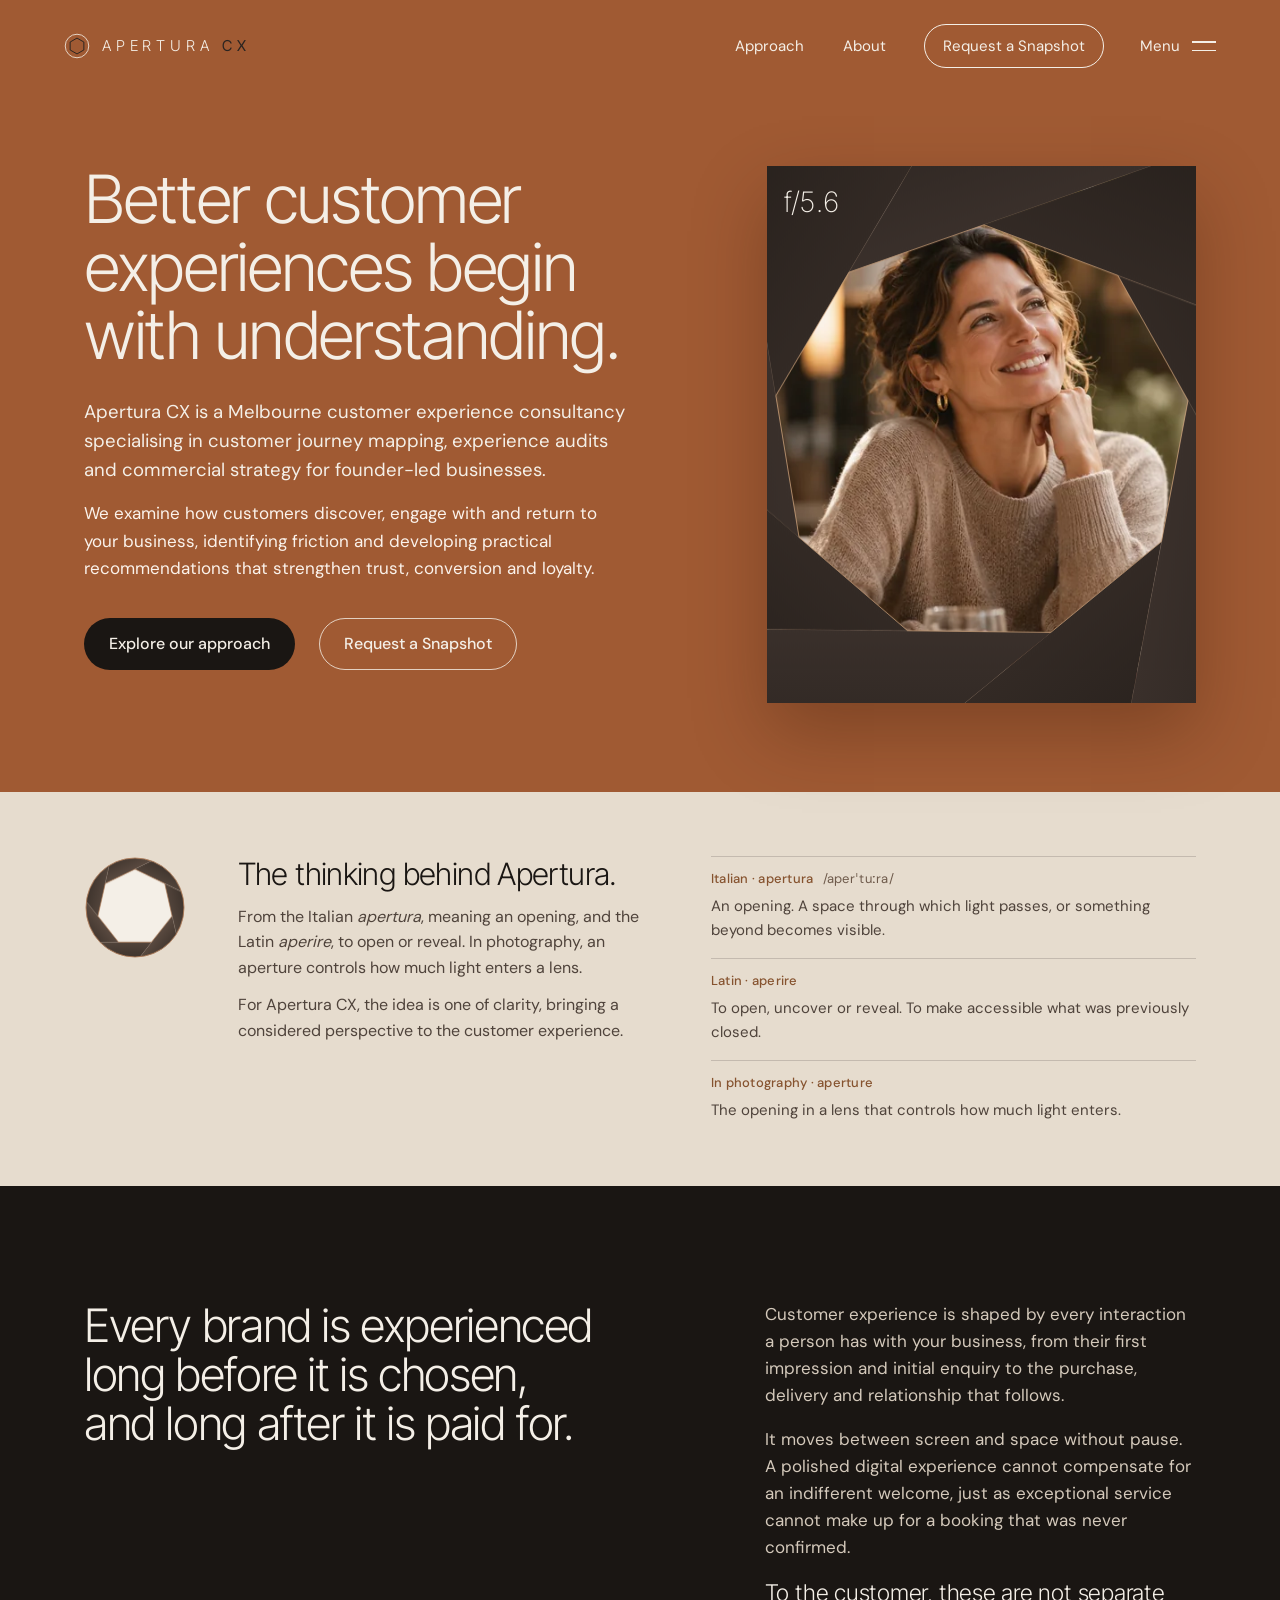
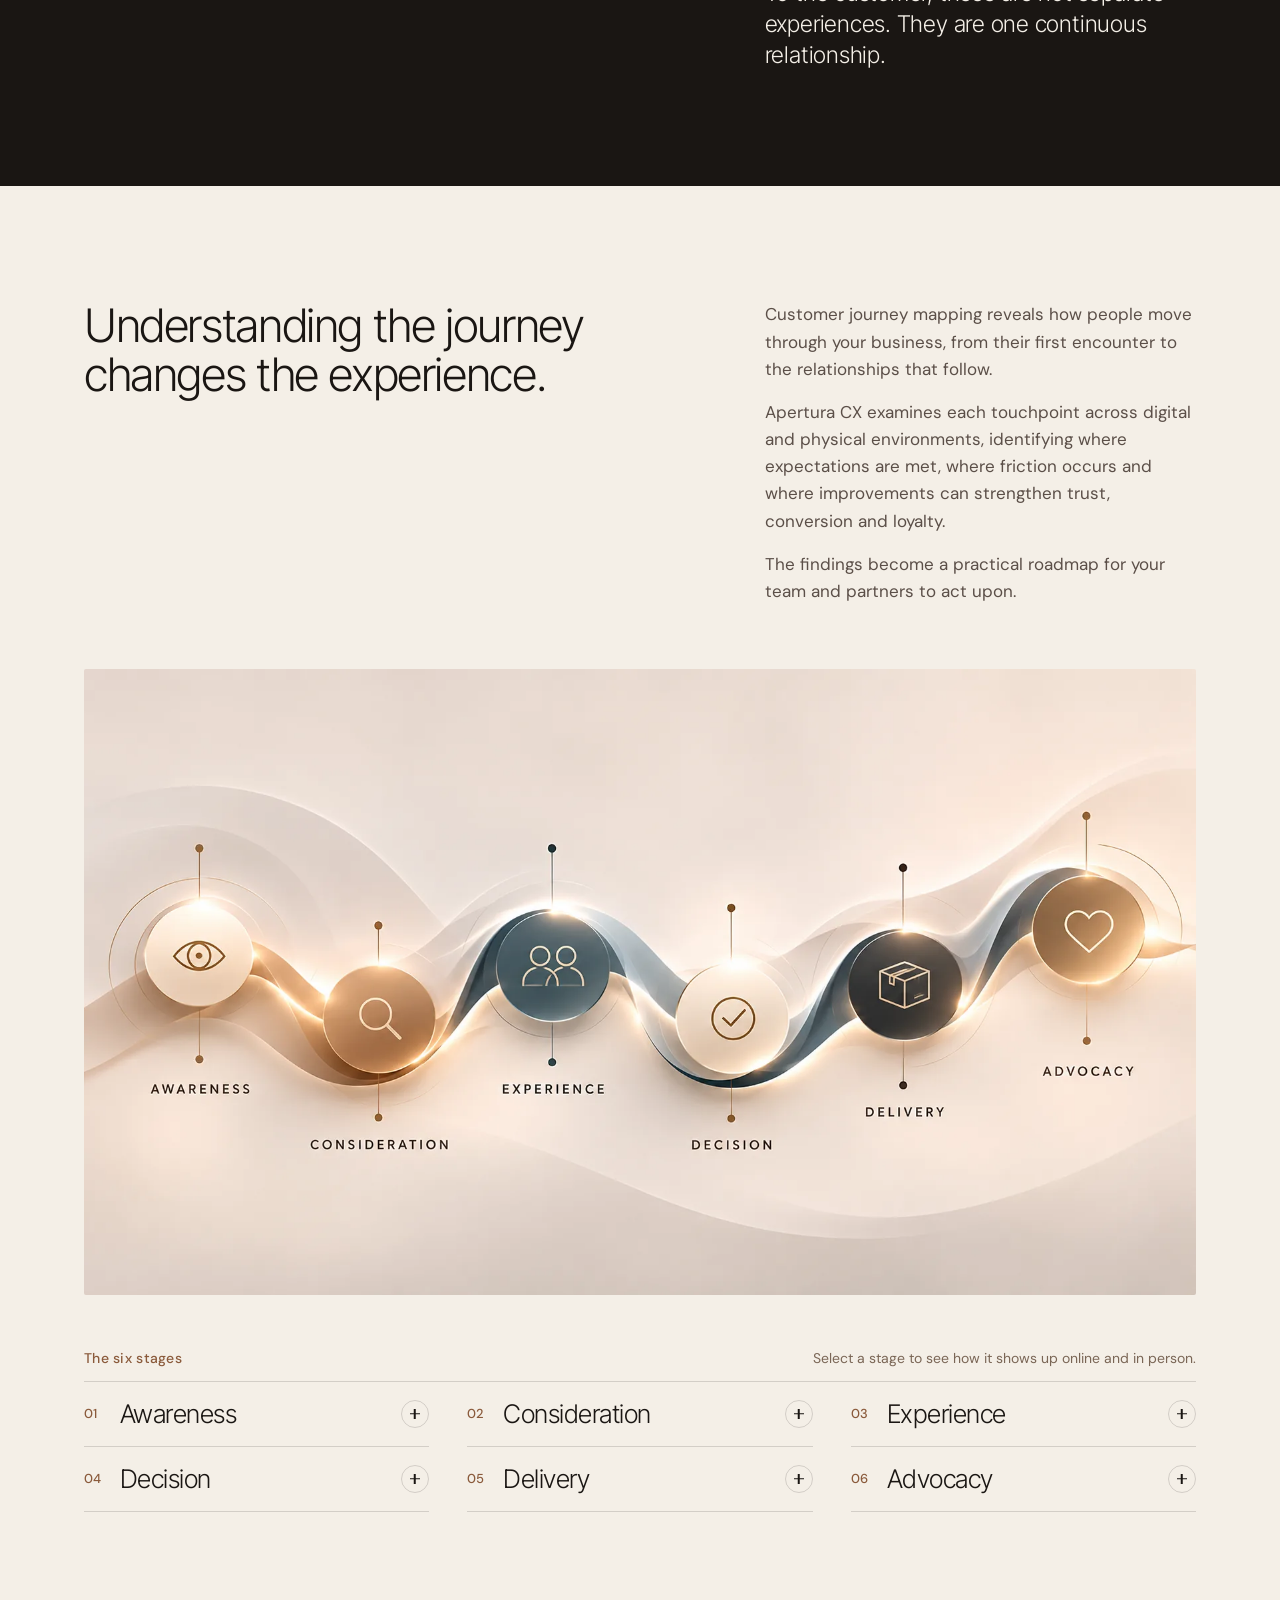
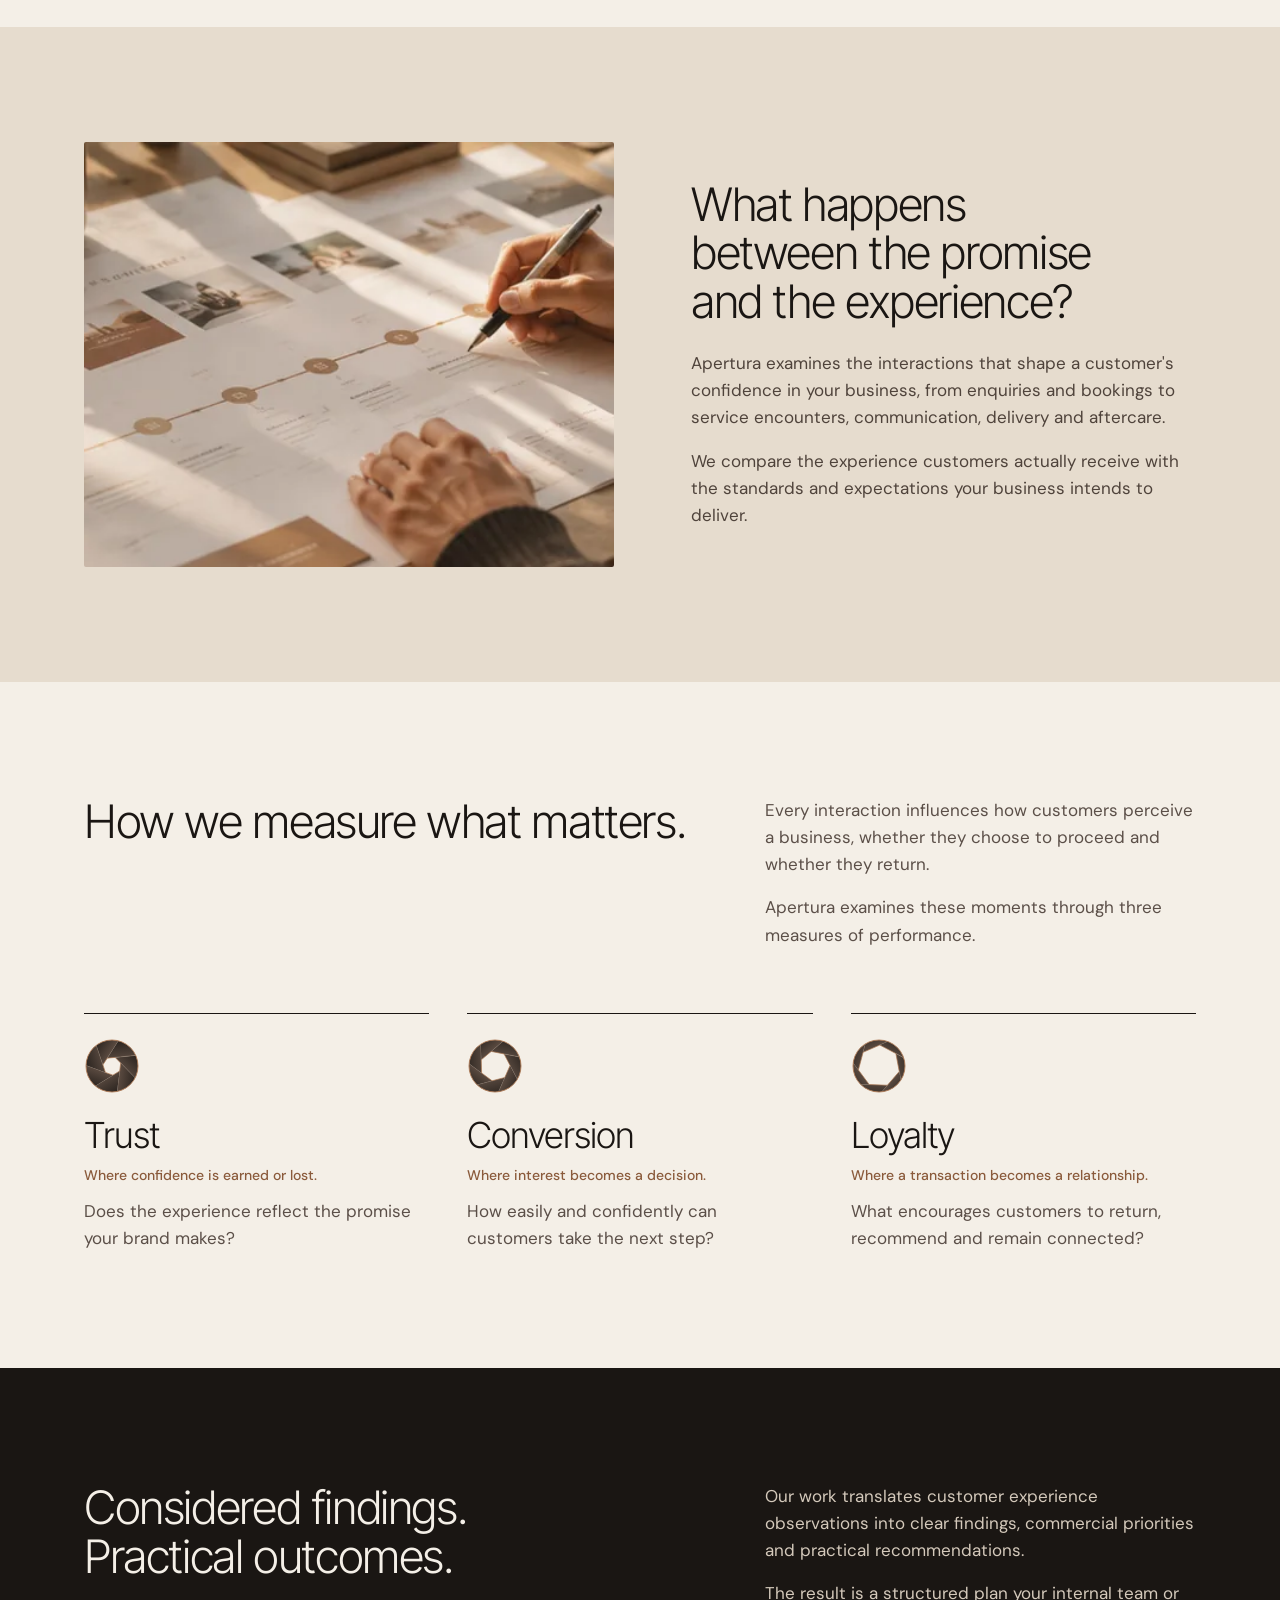
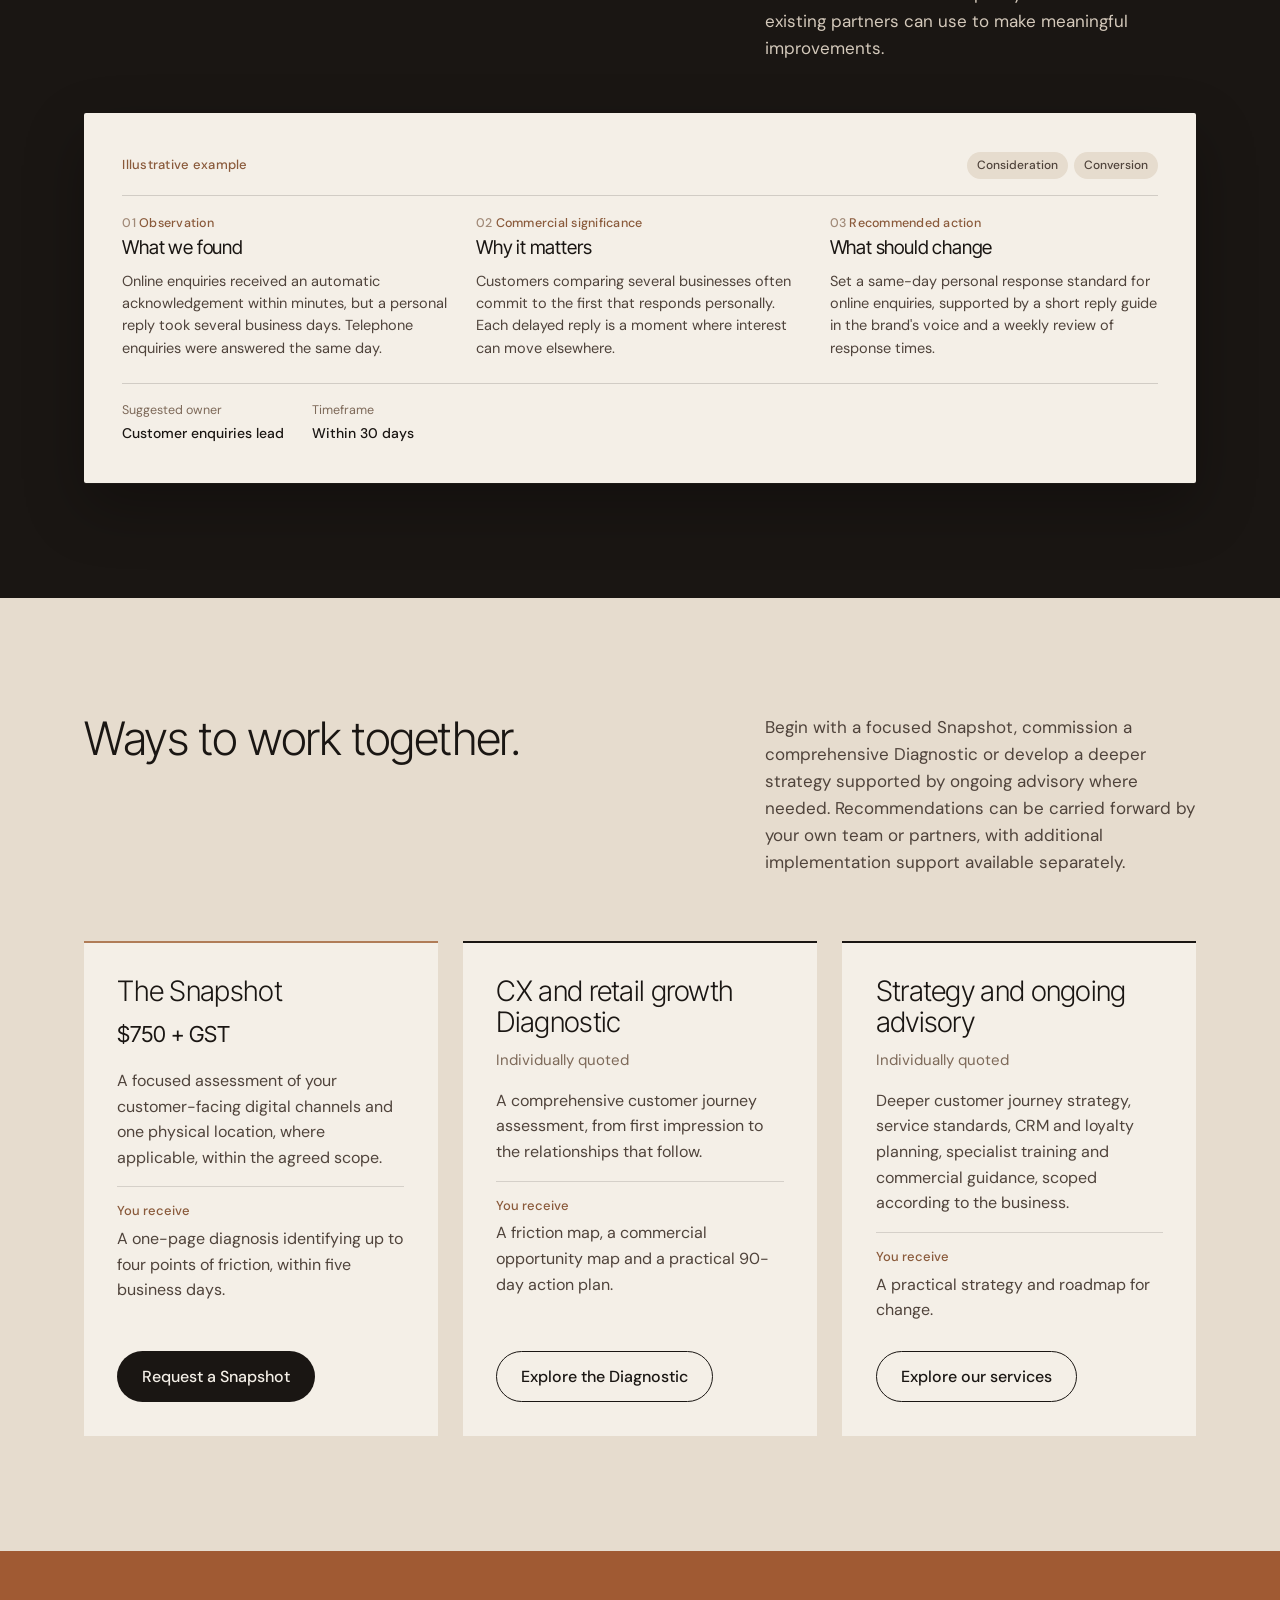
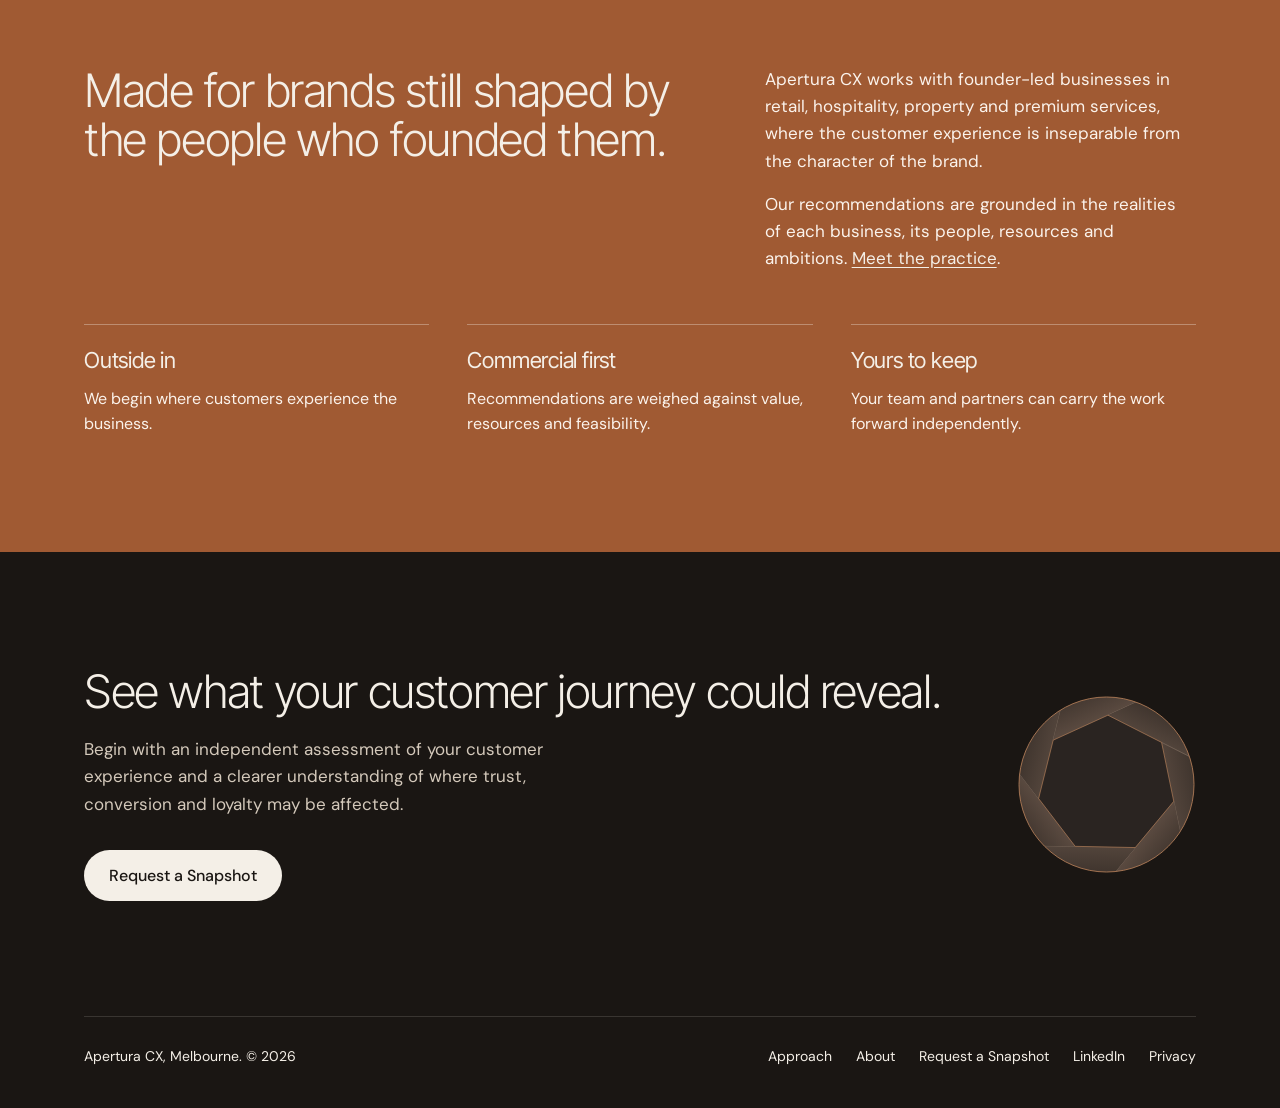
==== preview/index.html @ c3ecd6b3 "Update the preview with Image 01 and Image 03 Co-Authored-By: Claude Opus 5.5 <noreply@anthropic.com" ====
<!doctype html>
<html lang="en-AU">
<head>
<meta charset="utf-8">
<meta name="robots" content="noindex, nofollow">
<meta name="viewport" content="width=device-width, initial-scale=1, viewport-fit=cover">
<title>Customer Experience Consultancy &amp; Journey Mapping | Apertura CX Melbourne</title>
<meta name="description" content="Apertura CX is a Melbourne customer experience consultancy specialising in customer journey mapping, CX audits and practical strategies to improve trust, conversion and loyalty.">

<meta property="og:type" content="website">
<meta property="og:site_name" content="Apertura CX">
<meta property="og:title" content="Customer Experience Consultancy &amp; Journey Mapping | Apertura CX Melbourne">
<meta property="og:description" content="Apertura CX is a Melbourne customer experience consultancy specialising in customer journey mapping, CX audits and practical strategies to improve trust, conversion and loyalty.">
<meta property="og:url" content="https://cn-bit.github.io/apertura-cx/">
<meta property="og:locale" content="en_AU">
<meta name="theme-color" content="#A05A33">
<link rel="icon" href="data:image/svg+xml,%3Csvg xmlns='http://www.w3.org/2000/svg' viewBox='0 0 32 32'%3E%3Ccircle cx='16' cy='16' r='15' fill='%231A1613'/%3E%3Cpolygon points='16,5.5 25.09,10.75 25.09,21.25 16,26.5 6.91,21.25 6.91,10.75' fill='%23F4EFE7'/%3E%3C/svg%3E">
<link rel="preload" href="fonts/inter-tight-latin-300-normal.woff2" as="font" type="font/woff2" crossorigin>
<link rel="preload" href="fonts/dm-sans-latin-400-normal.woff2" as="font" type="font/woff2" crossorigin>
<link rel="stylesheet" href="site.css">
<script>
  /* Only play the landing sequence when motion is welcome; without script the page simply shows in focus. */
  if (!matchMedia('(prefers-reduced-motion: reduce)').matches) document.documentElement.classList.add('hx-intro');
</script>
</head>
<body class="home-v2 on-bronze">
<a class="skip" href="#main">Skip to content</a>

<header class="site-head" id="head">
  <a class="brand" href="index.html" aria-label="Apertura CX home">
    <svg viewBox="0 0 32 32" aria-hidden="true"><circle cx="16" cy="16" r="14.5" fill="none" stroke="currentColor" stroke-width="1"/><polygon points="16,6.25 24.44,11.13 24.44,20.88 16,25.75 7.56,20.88 7.56,11.13" fill="none" stroke-width="1.2"/></svg>
    <span class="word">APERTURA <span class="cx">CX</span></span>
  </a>
  <div class="head-right">
    <nav class="nav" aria-label="Main">
      <a class="text-link" href="approach.html">Approach</a>
      <a class="text-link" href="about.html">About</a>
      <a class="begin" href="begin.html">Request a Snapshot</a>
    </nav>
    <button class="menu-btn" id="menuBtn" type="button" aria-expanded="false" aria-controls="menu"><span class="menu-word">Menu</span><span class="bars" aria-hidden="true"><i></i><i></i></span></button>
  </div>
</header>

<div class="menu" id="menu" hidden>
  <div class="menu-inner">
    <nav class="menu-links" aria-label="Menu">
      <a href="index.html" aria-current="page">Home</a>
      <a href="approach.html">Approach</a>
      <a href="about.html">About</a>
      <a href="begin.html">Request a Snapshot</a>
    </nav>
    <div class="menu-foot">
      <p>Customer experience and retail growth for founder-led brands in retail, hospitality and property. Melbourne.</p>
      <a href="https://www.linkedin.com/in/carl-nave/" rel="noopener">LinkedIn</a>
    </div>
  </div>
</div>

<main id="main">

  <!-- 1. Hero -->
  <section class="hx-hero field-bronze" aria-labelledby="hero-title">
    <div class="wrap hx-hero-grid">
      <h1 id="hero-title" class="hx-h1">Better customer experiences begin with understanding.</h1>
      <p class="hx-lead hx-p1">Apertura CX is a Melbourne customer experience consultancy specialising in customer journey mapping, experience audits and commercial strategy for founder-led businesses.</p>
      <a class="hx-btn hx-btn-primary hx-cta1" href="approach.html">Explore our approach</a>
      <div class="hx-hero-media">
        <div class="hx-lens">
        <figure class="hx-media hx-photo" data-asset="apertura-cx-human-experience" style="--ar-d:4/5;--ar-m:4/5">
          <picture class="hx-ph">
            <source type="image/webp" srcset="img/apertura-cx-human-experience-480.webp 480w, img/apertura-cx-human-experience-692.webp 692w" sizes="(max-width: 720px) calc(100vw - 40px), 460px">
            <img src="img/apertura-cx-human-experience-692.jpg" srcset="img/apertura-cx-human-experience-480.jpg 480w, img/apertura-cx-human-experience-692.jpg 692w" sizes="(max-width: 720px) calc(100vw - 40px), 460px" width="692" height="865" alt="A customer enjoying a thoughtful interaction in a contemporary hospitality setting." fetchpriority="high" decoding="async">
          </picture>
        </figure>
          <canvas class="hx-lens-iris" id="heroIris" aria-hidden="true"></canvas>
          <span class="hx-lens-f" id="heroF" aria-hidden="true">f/22</span>
        </div>
      </div>
      <p class="hx-p2">We examine how customers discover, engage with and return to your business, identifying friction and developing practical recommendations that strengthen trust, conversion and loyalty.</p>
      <a class="hx-btn hx-btn-secondary hx-cta2" href="begin.html">Request a Snapshot</a>
    </div>
  </section>

  <!-- 2. The thinking behind Apertura -->
  <section class="hx-name field-sand" aria-labelledby="name-title">
    <div class="wrap hx-name-grid">
      <div class="hx-name-iris" data-open=".72"><canvas aria-hidden="true"></canvas></div>
      <div class="hx-name-copy">
        <h2 id="name-title" class="hx-h2-sm">The thinking behind Apertura.</h2>
        <p>From the Italian <em>apertura</em>, meaning an opening, and the Latin <em>aperire</em>, to open or reveal. In photography, an aperture controls how much light enters a lens.</p>
        <p>For Apertura CX, the idea is one of clarity, bringing a considered perspective to the customer experience.</p>
      </div>
      <details class="hx-defs" id="defs">
        <summary>The full definition</summary>
        <dl>
          <div><dt>Italian · apertura <span>/aperˈtuːra/</span></dt><dd>An opening. A space through which light passes, or something beyond becomes visible.</dd></div>
          <div><dt>Latin · aperire</dt><dd>To open, uncover or reveal. To make accessible what was previously closed.</dd></div>
          <div><dt>In photography · aperture</dt><dd>The opening in a lens that controls how much light enters.</dd></div>
        </dl>
      </details>
    </div>
  </section>

  <!-- 3. What customer experience means -->
  <section class="hx-sec field-espresso" aria-labelledby="cx-title">
    <div class="wrap hx-split-text">
      <h2 id="cx-title" class="hx-h2">Every brand is experienced long before it is chosen, and long after it is paid for.</h2>
      <div class="hx-copy">
        <p>Customer experience is shaped by every interaction a person has with your business, from their first impression and initial enquiry to the purchase, delivery and relationship that follows.</p>
        <p>It moves between screen and space without pause. A polished digital experience cannot compensate for an indifferent welcome, just as exceptional service cannot make up for a booking that was never confirmed.</p>
        <p class="hx-kicker">To the customer, these are not separate experiences. They are one continuous relationship.</p>
      </div>
    </div>
  </section>

  <!-- 4. Customer journey mapping -->
  <section class="hx-sec hx-journey field-ivory" id="journey" aria-labelledby="journey-title">
    <div class="wrap">
      <div class="hx-split-text">
        <h2 id="journey-title" class="hx-h2">Understanding the journey changes the experience.</h2>
        <div class="hx-copy">
          <p>Customer journey mapping reveals how people move through your business, from their first encounter to the relationships that follow.</p>
          <p>Apertura CX examines each touchpoint across digital and physical environments, identifying where expectations are met, where friction occurs and where improvements can strengthen trust, conversion and loyalty.</p>
          <p>The findings become a practical roadmap for your team and partners to act upon.</p>
        </div>
      </div>
      <figure class="hx-journey-img" data-asset="apertura-cx-customer-journey">
        <picture>
          <source media="(max-width: 720px)" type="image/webp" srcset="img/apertura-cx-customer-journey-mobile-700.webp 700w, img/apertura-cx-customer-journey-mobile-1024.webp 1024w" sizes="100vw" width="1024" height="1536">
          <source media="(max-width: 720px)" srcset="img/apertura-cx-customer-journey-mobile-700.jpg 700w, img/apertura-cx-customer-journey-mobile-1024.jpg 1024w" sizes="100vw" width="1024" height="1536">
          <source type="image/webp" srcset="img/apertura-cx-customer-journey-desktop-1000.webp 1000w, img/apertura-cx-customer-journey-desktop-1671.webp 1671w" sizes="(min-width: 1300px) 1200px, 100vw">
          <img src="img/apertura-cx-customer-journey-desktop-1671.jpg" srcset="img/apertura-cx-customer-journey-desktop-1000.jpg 1000w, img/apertura-cx-customer-journey-desktop-1671.jpg 1671w" sizes="(min-width: 1300px) 1200px, 100vw" width="1671" height="941" alt="The six stages of the customer journey, from Awareness to Advocacy, shown as connected circles along a flowing line." loading="lazy" decoding="async">
        </picture>
      </figure>
      <div class="hx-stages-head">
        <h3 class="hx-label">The six stages</h3>
        <p>Select a stage to see how it shows up online and in person.</p>
      </div>
      <div class="hx-stages">
          <details class="hx-stage" name="journey">
            <summary><span class="hx-num">01</span><h3>Awareness</h3><span class="hx-chev" aria-hidden="true"></span></summary>
            <div class="hx-stage-body">
              <p class="hx-interp">The first impression begins before a conversation takes place.</p>
              <dl>
                <div><dt>Digital</dt><dd>A search result, a social post, a review left by a stranger.</dd></div>
                <div><dt>In person</dt><dd>A shopfront, a recommendation over dinner, a building that catches the eye.</dd></div>
              </dl>
            </div>
          </details>
          <details class="hx-stage" name="journey">
            <summary><span class="hx-num">02</span><h3>Consideration</h3><span class="hx-chev" aria-hidden="true"></span></summary>
            <div class="hx-stage-body">
              <p class="hx-interp">Interest grows through the questions asked and the answers received.</p>
              <dl>
                <div><dt>Digital</dt><dd>An enquiry form, an email, a message sent late at night.</dd></div>
                <div><dt>In person</dt><dd>A telephone conversation, a question at the counter, a first appointment.</dd></div>
              </dl>
            </div>
          </details>
          <details class="hx-stage" name="journey">
            <summary><span class="hx-num">03</span><h3>Experience</h3><span class="hx-chev" aria-hidden="true"></span></summary>
            <div class="hx-stage-body">
              <p class="hx-interp">The moment expectations meet reality.</p>
              <dl>
                <div><dt>Digital</dt><dd>A booking journey, a virtual appointment, an inspection arranged online.</dd></div>
                <div><dt>In person</dt><dd>The welcome at the store, the venue or the display suite.</dd></div>
              </dl>
            </div>
          </details>
          <details class="hx-stage" name="journey">
            <summary><span class="hx-num">04</span><h3>Decision</h3><span class="hx-chev" aria-hidden="true"></span></summary>
            <div class="hx-stage-body">
              <p class="hx-interp">The point at which confidence becomes commitment.</p>
              <dl>
                <div><dt>Digital</dt><dd>The checkout, a deposit, a contract ready to sign.</dd></div>
                <div><dt>In person</dt><dd>A question resolved, a reassurance offered, the conversation that settles it.</dd></div>
              </dl>
            </div>
          </details>
          <details class="hx-stage" name="journey">
            <summary><span class="hx-num">05</span><h3>Delivery</h3><span class="hx-chev" aria-hidden="true"></span></summary>
            <div class="hx-stage-body">
              <p class="hx-interp">The promise made, and how faithfully it is kept.</p>
              <dl>
                <div><dt>Digital</dt><dd>Confirmations, progress updates, a message when plans change.</dd></div>
                <div><dt>In person</dt><dd>The delivery, the meal, the handover of keys.</dd></div>
              </dl>
            </div>
          </details>
          <details class="hx-stage" name="journey">
            <summary><span class="hx-num">06</span><h3>Advocacy</h3><span class="hx-chev" aria-hidden="true"></span></summary>
            <div class="hx-stage-body">
              <p class="hx-interp">What people remember, share and choose to return to.</p>
              <dl>
                <div><dt>Digital</dt><dd>A review, a recommendation shared, an invitation to return.</dd></div>
                <div><dt>In person</dt><dd>Being recognised when they return, bringing someone with them.</dd></div>
              </dl>
            </div>
          </details>
      </div>
    </div>
  </section>

  <!-- 5. What Apertura examines -->
  <section class="hx-sec field-sand" aria-labelledby="examine-title">
    <div class="wrap hx-split-media">
      <figure class="hx-media hx-photo" data-asset="apertura-cx-journey-mapping" style="--ar-d:5/4;--ar-m:4/3">
        <picture class="hx-ph">
          <source media="(max-width: 720px)" type="image/webp" srcset="img/apertura-cx-journey-mapping-mobile-350.webp 350w, img/apertura-cx-journey-mapping-mobile-446.webp 446w" sizes="calc(100vw - 40px)">
          <source media="(max-width: 720px)" srcset="img/apertura-cx-journey-mapping-mobile-350.jpg 350w, img/apertura-cx-journey-mapping-mobile-446.jpg 446w" sizes="calc(100vw - 40px)">
          <source type="image/webp" srcset="img/apertura-cx-journey-mapping-desktop-360.webp 360w, img/apertura-cx-journey-mapping-desktop-446.webp 446w" sizes="(max-width: 900px) 92vw, 520px">
          <img src="img/apertura-cx-journey-mapping-desktop-446.jpg" srcset="img/apertura-cx-journey-mapping-desktop-360.jpg 360w, img/apertura-cx-journey-mapping-desktop-446.jpg 446w" sizes="(max-width: 900px) 92vw, 520px" width="446" height="357" alt="Hands examining a customer journey map with connected touchpoints and observations." loading="lazy" decoding="async">
        </picture>
      </figure>
      <div class="hx-copy">
        <h2 id="examine-title" class="hx-h2">What happens between the promise and the experience?</h2>
        <p>Apertura examines the interactions that shape a customer's confidence in your business, from enquiries and bookings to service encounters, communication, delivery and aftercare.</p>
        <p>We compare the experience customers actually receive with the standards and expectations your business intends to deliver.</p>
      </div>
    </div>
  </section>

  <!-- 6. How we measure what matters -->
  <section class="hx-sec field-ivory" aria-labelledby="measure-title">
    <div class="wrap">
      <div class="hx-split-text">
        <h2 id="measure-title" class="hx-h2">How we measure what matters.</h2>
        <div class="hx-copy">
          <p>Every interaction influences how customers perceive a business, whether they choose to proceed and whether they return.</p>
          <p>Apertura examines these moments through three measures of performance.</p>
        </div>
      </div>
      <ul class="hx-measures">
        <li data-open=".3"><canvas aria-hidden="true"></canvas><h3>Trust</h3><p class="hx-tagline">Where confidence is earned or lost.</p><p>Does the experience reflect the promise your brand makes?</p></li>
        <li data-open=".55"><canvas aria-hidden="true"></canvas><h3>Conversion</h3><p class="hx-tagline">Where interest becomes a decision.</p><p>How easily and confidently can customers take the next step?</p></li>
        <li data-open=".8"><canvas aria-hidden="true"></canvas><h3>Loyalty</h3><p class="hx-tagline">Where a transaction becomes a relationship.</p><p>What encourages customers to return, recommend and remain connected?</p></li>
      </ul>
    </div>
  </section>

  <!-- 7. From observation to action -->
  <section class="hx-sec field-espresso" aria-labelledby="findings-title">
    <div class="wrap hx-findings">
      <div class="hx-copy">
        <h2 id="findings-title" class="hx-h2">Considered findings. Practical outcomes.</h2>
        <p>Our work translates customer experience observations into clear findings, commercial priorities and practical recommendations.</p>
        <p>The result is a structured plan your internal team or existing partners can use to make meaningful improvements.</p>
      </div>
      <article class="hx-report" aria-label="Illustrative example of a finding">
        <header class="hx-report-head">
          <span class="hx-report-kind">Illustrative example</span>
          <span class="hx-tags"><span>Consideration</span><span>Conversion</span></span>
        </header>
        <ol class="hx-report-steps">
          <li>
            <h3><span>Observation</span>What we found</h3>
            <p>Online enquiries received an automatic acknowledgement within minutes, but a personal reply took several business days. Telephone enquiries were answered the same day.</p>
          </li>
          <li>
            <h3><span>Commercial significance</span>Why it matters</h3>
            <p>Customers comparing several businesses often commit to the first that responds personally. Each delayed reply is a moment where interest can move elsewhere.</p>
          </li>
          <li>
            <h3><span>Recommended action</span>What should change</h3>
            <p>Set a same-day personal response standard for online enquiries, supported by a short reply guide in the brand's voice and a weekly review of response times.</p>
          </li>
        </ol>
        <footer class="hx-report-foot"><span>Suggested owner<b>Customer enquiries lead</b></span><span>Timeframe<b>Within 30 days</b></span></footer>
      </article>
    </div>
  </section>

  <!-- 8. Ways to work together -->
  <section class="hx-sec field-sand" id="services" aria-labelledby="services-title">
    <div class="wrap">
      <div class="hx-split-text">
        <h2 id="services-title" class="hx-h2">Ways to work together.</h2>
        <div class="hx-copy">
          <p>Begin with a focused Snapshot, commission a comprehensive Diagnostic or develop a deeper strategy supported by ongoing advisory where needed. Recommendations can be carried forward by your own team or partners, with additional implementation support available separately.</p>
        </div>
      </div>
      <ul class="hx-services">
        <li class="hx-service">
          <h3>The Snapshot</h3>
          <p class="hx-price">$750 + GST</p>
          <p>A focused assessment of your customer-facing digital channels and one physical location, where applicable, within the agreed scope.</p>
          <p class="hx-receive"><span>You receive</span>A one-page diagnosis identifying up to four points of friction, within five business days.</p>
          <a class="hx-btn hx-btn-primary" href="begin.html">Request a Snapshot</a>
        </li>
        <li class="hx-service">
          <h3>CX and retail growth Diagnostic</h3>
          <p class="hx-price hx-price-quiet">Individually quoted</p>
          <p>A comprehensive customer journey assessment, from first impression to the relationships that follow.</p>
          <p class="hx-receive"><span>You receive</span>A friction map, a commercial opportunity map and a practical 90-day action plan.</p>
          <a class="hx-btn hx-btn-secondary" href="approach.html#diagnostic">Explore the Diagnostic</a>
        </li>
        <li class="hx-service">
          <h3>Strategy and ongoing advisory</h3>
          <p class="hx-price hx-price-quiet">Individually quoted</p>
          <p>Deeper customer journey strategy, service standards, CRM and loyalty planning, specialist training and commercial guidance, scoped according to the business.</p>
          <p class="hx-receive"><span>You receive</span>A practical strategy and roadmap for change.</p>
          <a class="hx-btn hx-btn-secondary" href="approach.html#services">Explore our services</a>
        </li>
      </ul>
    </div>
  </section>

  <!-- 9. Who Apertura works with -->
  <section class="hx-sec field-bronze" aria-labelledby="who-title">
    <div class="wrap">
      <div class="hx-split-text">
        <h2 id="who-title" class="hx-h2">Made for brands still shaped by the people who founded them.</h2>
        <div class="hx-copy">
          <p>Apertura CX works with founder-led businesses in retail, hospitality, property and premium services, where the customer experience is inseparable from the character of the brand.</p>
          <p>Our recommendations are grounded in the realities of each business, its people, resources and ambitions. <a href="about.html">Meet the practice</a>.</p>
        </div>
      </div>
      <ul class="hx-principles">
        <li><h3>Outside in</h3><p>We begin where customers experience the business.</p></li>
        <li><h3>Commercial first</h3><p>Recommendations are weighed against value, resources and feasibility.</p></li>
        <li><h3>Yours to keep</h3><p>Your team and partners can carry the work forward independently.</p></li>
      </ul>
    </div>
  </section>

  <!-- 10. Closing invitation -->
  <section class="hx-sec hx-close field-espresso" aria-labelledby="close-title">
    <div class="wrap hx-close-grid">
      <div>
        <h2 id="close-title" class="hx-h2">See what your customer journey could reveal.</h2>
        <p>Begin with an independent assessment of your customer experience and a clearer understanding of where trust, conversion and loyalty may be affected.</p>
        <a class="hx-btn hx-btn-light" href="begin.html">Request a Snapshot</a>
      </div>
      <div class="hx-close-iris" data-open=".9"><canvas aria-hidden="true"></canvas></div>
    </div>
  </section>
</main>

<footer class="field-espresso">
  <div class="wrap"><div class="bar">
    <div>Apertura CX, Melbourne. © 2026</div>
    <nav aria-label="Footer">
      <a href="approach.html">Approach</a>
      <a href="about.html">About</a>
      <a href="begin.html">Request a Snapshot</a>
      <a href="https://www.linkedin.com/in/carl-nave/" rel="noopener">LinkedIn</a>
      <a href="privacy.html">Privacy</a>
    </nav>
  </div></div>
</footer>

<script>
(() => {
  const head = document.getElementById('head');
  const set = () => head.classList.toggle('solid', scrollY > 40);
  addEventListener('scroll', set, { passive: true }); set();
})();
</script>
<script src="site.js"></script>
<script>
(() => {
  const reduce = matchMedia('(prefers-reduced-motion: reduce)').matches;
  const TAU = Math.PI * 2, clamp = (v, a = 0, b = 1) => Math.min(b, Math.max(a, v)), lerp = (a, b, t) => a + (b - a) * t;
  function drawIris(ctx, o) {
    const n = o.n, v = [];
    for (let i = 0; i < n; i++) {
      const a = o.rot + i * TAU / n;
      v.push([o.cx + o.r * Math.cos(a), o.cy + o.r * Math.sin(a)]);
    }
    const e = v.map((p, i) => {
      const q = v[(i + 1) % n], dx = q[0] - p[0], dy = q[1] - p[1], l = Math.hypot(dx, dy) || 1;
      return [dx / l, dy / l];
    });
    ctx.save();
    ctx.beginPath(); ctx.arc(o.cx, o.cy, o.house, 0, TAU); ctx.clip();
    for (let i = 0; i < n; i++) {
      const a = v[i], b = v[(i + 1) % n], ep = e[(i - 1 + n) % n], ei = e[i], L = o.L;
      ctx.beginPath();
      ctx.moveTo(a[0] + ep[0] * L, a[1] + ep[1] * L);
      ctx.lineTo(a[0], a[1]); ctx.lineTo(b[0], b[1]);
      ctx.lineTo(b[0] + ei[0] * L, b[1] + ei[1] * L);
      ctx.closePath();
      const mx = (a[0] + b[0]) / 2, my = (a[1] + b[1]) / 2;
      let nx = mx - o.cx, ny = my - o.cy; const nl = Math.hypot(nx, ny) || 1; nx /= nl; ny /= nl;
      const g = ctx.createLinearGradient(mx, my, mx + nx * o.depth, my + ny * o.depth);
      g.addColorStop(0, i % 2 ? o.lightA : o.lightB);
      g.addColorStop(1, o.base);
      ctx.fillStyle = g; ctx.fill();
      ctx.beginPath(); ctx.moveTo(b[0], b[1]); ctx.lineTo(b[0] + ei[0] * L, b[1] + ei[1] * L);
      ctx.strokeStyle = o.seam; ctx.lineWidth = o.lw; ctx.stroke();
    }
    ctx.beginPath(); v.forEach((p, i) => i ? ctx.lineTo(p[0], p[1]) : ctx.moveTo(p[0], p[1])); ctx.closePath();
    ctx.strokeStyle = o.edge; ctx.lineWidth = o.lw; ctx.stroke();
    ctx.restore();
    if (o.ring > 0) {
      ctx.beginPath(); ctx.arc(o.cx, o.cy, o.house, 0, TAU);
      ctx.strokeStyle = `rgba(176,124,87,${o.ring})`; ctx.lineWidth = o.lw; ctx.stroke();
    }
  }

  function fit(cv) {
    const d = Math.min(devicePixelRatio || 1, 2), w = cv.clientWidth, h = cv.clientHeight;
    cv.width = Math.round(w * d); cv.height = Math.round(h * d);
    const c = cv.getContext('2d'); c.setTransform(d, 0, 0, d, 0, 0);
    return { c, w, h };
  }
  const minis = [...document.querySelectorAll('[data-open]')].map(el => {
    const cv = el.querySelector('canvas');
    const m = { el, cv, f: fit(cv), target: +el.dataset.open, cur: .02, boost: 0, seen: false };
    const on = () => m.boost = .15, off = () => m.boost = 0;
    el.addEventListener('pointerenter', on); el.addEventListener('pointerleave', off);
    el.addEventListener('focus', on); el.addEventListener('blur', off);
    return m;
  });
  addEventListener('resize', () => minis.forEach(m => m.f = fit(m.cv)));
  const io = new IntersectionObserver(es => es.forEach(e => {
    const m = minis.find(x => x.el === e.target); if (m && e.isIntersecting) m.seen = true;
  }), { threshold: .4 });
  minis.forEach(m => io.observe(m.el));
  function frame() {
    minis.forEach(m => {
      const goal = m.seen ? clamp(m.target + m.boost) : .02;
      m.cur = reduce ? goal : lerp(m.cur, goal, .06);
      const { c, w, h } = m.f, R = Math.min(w, h) / 2 - 2;
      if (R <= 0) { if (m.cv.clientWidth) m.f = fit(m.cv); return; }
      c.clearRect(0, 0, w, h);
      c.beginPath(); c.arc(w / 2, h / 2, R, 0, TAU); c.fillStyle = m.el.closest('.field-espresso') ? '#2A2421' : '#F4EFE7'; c.fill();
      drawIris(c, { cx: w / 2, cy: h / 2, r: lerp(R * .08, R * 1.05, m.cur), rot: -Math.PI / 2 + m.cur * 1.25, n: 7,
        house: R, L: R * 4, depth: R * .9, base: '#1A1613', lightA: '#5a4a40', lightB: '#52443b',
        seam: 'rgba(161,138,120,.45)', edge: 'rgba(176,124,87,.7)', lw: 1, ring: .9 });
    });
    requestAnimationFrame(frame);
  }
  requestAnimationFrame(frame);
})();
</script>
<script>
/* Landing sequence. The blades over the hero image open while the headline and image pull into focus. */
(() => {
  const root = document.documentElement;
  const cv = document.getElementById('heroIris');
  const fLabel = document.getElementById('heroF');
  if (!root.classList.contains('hx-intro') || !cv) { cv && cv.remove(); fLabel && fLabel.remove(); return; }
  const TAU = Math.PI * 2, clamp = (v, a = 0, b = 1) => Math.min(b, Math.max(a, v)), lerp = (a, b, t) => a + (b - a) * t;
  const ease = t => t < .5 ? 4 * t * t * t : 1 - Math.pow(-2 * t + 2, 3) / 2;
  const STOPS = ['22', '16', '11', '8', '5.6', '4', '2.8', '2', '1.4'];
  function drawIris(ctx, o) {
    const n = o.n, v = [];
    for (let i = 0; i < n; i++) {
      const a = o.rot + i * TAU / n;
      v.push([o.cx + o.r * Math.cos(a), o.cy + o.r * Math.sin(a)]);
    }
    const e = v.map((p, i) => {
      const q = v[(i + 1) % n], dx = q[0] - p[0], dy = q[1] - p[1], l = Math.hypot(dx, dy) || 1;
      return [dx / l, dy / l];
    });
    ctx.save();
    ctx.beginPath(); ctx.arc(o.cx, o.cy, o.house, 0, TAU); ctx.clip();
    for (let i = 0; i < n; i++) {
      const a = v[i], b = v[(i + 1) % n], ep = e[(i - 1 + n) % n], ei = e[i], L = o.L;
      ctx.beginPath();
      ctx.moveTo(a[0] + ep[0] * L, a[1] + ep[1] * L);
      ctx.lineTo(a[0], a[1]); ctx.lineTo(b[0], b[1]);
      ctx.lineTo(b[0] + ei[0] * L, b[1] + ei[1] * L);
      ctx.closePath();
      const mx = (a[0] + b[0]) / 2, my = (a[1] + b[1]) / 2;
      let nx = mx - o.cx, ny = my - o.cy; const nl = Math.hypot(nx, ny) || 1; nx /= nl; ny /= nl;
      const g = ctx.createLinearGradient(mx, my, mx + nx * o.depth, my + ny * o.depth);
      g.addColorStop(0, i % 2 ? o.lightA : o.lightB);
      g.addColorStop(1, o.base);
      ctx.fillStyle = g; ctx.fill();
      ctx.beginPath(); ctx.moveTo(b[0], b[1]); ctx.lineTo(b[0] + ei[0] * L, b[1] + ei[1] * L);
      ctx.strokeStyle = o.seam; ctx.lineWidth = o.lw; ctx.stroke();
    }
    ctx.beginPath(); v.forEach((p, i) => i ? ctx.lineTo(p[0], p[1]) : ctx.moveTo(p[0], p[1])); ctx.closePath();
    ctx.strokeStyle = o.edge; ctx.lineWidth = o.lw; ctx.stroke();
    ctx.restore();
    if (o.ring > 0) {
      ctx.beginPath(); ctx.arc(o.cx, o.cy, o.house, 0, TAU);
      ctx.strokeStyle = `rgba(176,124,87,${o.ring})`; ctx.lineWidth = o.lw; ctx.stroke();
    }
  }


  const d = Math.min(devicePixelRatio || 1, 2);
  let w = 0, h = 0, c;
  function size() {
    w = cv.clientWidth; h = cv.clientHeight;
    cv.width = Math.round(w * d); cv.height = Math.round(h * d);
    c = cv.getContext('2d'); c.setTransform(d, 0, 0, d, 0, 0);
  }
  size();
  requestAnimationFrame(() => root.classList.add('hx-in'));
  const DELAY = 700, DUR = 4200;
  let start = null, shown = -1;
  function frame(now) {
    if (start === null) start = now;
    const t = clamp((now - start - DELAY) / DUR), e = ease(t);
    const diag = Math.hypot(w, h) / 2, m = Math.min(w, h);
    const r = lerp(m * .035, diag * 1.08, e);
    c.clearRect(0, 0, w, h);
    drawIris(c, {
      cx: w / 2, cy: h / 2, r, rot: -Math.PI / 2 + e * 1.3, n: 9, house: diag * 1.4, L: diag * 4, depth: diag,
      base: '#1A1613', lightA: '#3a302b', lightB: '#332a25',
      seam: 'rgba(161,138,120,.35)', edge: 'rgba(214,170,130,.75)', lw: 1, ring: 0
    });
    const i = Math.round(e * (STOPS.length - 1));
    if (i !== shown) { fLabel.textContent = 'f/' + STOPS[i]; shown = i; }
    if (t < 1) requestAnimationFrame(frame);
    else { root.classList.add('hx-open'); setTimeout(() => { cv.remove(); fLabel.remove(); }, 1100); }
  }
  requestAnimationFrame(frame);
  addEventListener('resize', size, { once: true });
})();
</script>
<script>
/* Customer journey stages open one at a time, including in browsers without native exclusive details. */
(() => {
  const all = [...document.querySelectorAll('details.hx-stage')];
  all.forEach(d => d.addEventListener('toggle', () => { if (d.open) all.forEach(o => { if (o !== d && o.open) o.open = false; }); }));
})();
</script>
<script>
/* The full definition sits open on wider screens and folds away on phones. */
(() => {
  const d = document.getElementById('defs');
  const mq = matchMedia('(min-width: 900px)');
  const set = () => { d.open = mq.matches; };
  set(); mq.addEventListener ? mq.addEventListener('change', set) : mq.addListener(set);
})();
</script>
</body>
</html>
---- preview/site.css ----
/* Self-hosted typefaces. Inter Tight and DM Sans, SIL Open Font License 1.1 (see fonts/). */
@font-face{font-family:"Inter Tight";font-style:normal;font-weight:200;font-display:swap;src:url(fonts/inter-tight-latin-200-normal.woff2) format("woff2")}
@font-face{font-family:"Inter Tight";font-style:normal;font-weight:300;font-display:swap;src:url(fonts/inter-tight-latin-300-normal.woff2) format("woff2")}
@font-face{font-family:"Inter Tight";font-style:normal;font-weight:400;font-display:swap;src:url(fonts/inter-tight-latin-400-normal.woff2) format("woff2")}
@font-face{font-family:"DM Sans";font-style:normal;font-weight:400;font-display:swap;src:url(fonts/dm-sans-latin-400-normal.woff2) format("woff2")}
@font-face{font-family:"DM Sans";font-style:normal;font-weight:500;font-display:swap;src:url(fonts/dm-sans-latin-500-normal.woff2) format("woff2")}
:root{
  --espresso:#1A1613;
  --espresso-2:#352d29;
  --ivory:#F4EFE7;
  --sand:#E6DCCE;
  --taupe:#A18A78;
  --bronze:#B07C57;
  --ink-soft:#5b4f48;
  --rule:rgba(42,36,33,.16);
  --display:"Inter Tight", "Helvetica Neue", Arial, sans-serif;
  --body:"DM Sans", "Helvetica Neue", Arial, sans-serif;
  --gutter:clamp(20px, 5vw, 72px);
  --max:1240px;
}
*{box-sizing:border-box;margin:0;padding:0}
html{-webkit-text-size-adjust:100%}
body{background:var(--ivory);color:var(--espresso);font-family:var(--body);font-size:17px;line-height:1.6;-webkit-font-smoothing:antialiased;overflow-x:hidden}
a{color:inherit}
img,svg,canvas{display:block}
:focus-visible{outline:2px solid var(--bronze);outline-offset:4px;border-radius:2px}
.skip{position:absolute;left:-999px;top:12px;background:var(--ivory);padding:8px 14px;z-index:100}
.skip:focus{left:12px}

/* ---------- Header ---------- */
.site-head{position:fixed;inset:0 0 auto 0;z-index:40;display:flex;align-items:center;justify-content:space-between;padding:22px var(--gutter);color:var(--ivory);transition:color .4s ease, background-color .4s ease}
.site-head.on-light{color:var(--espresso)}
.site-head.solid{background:rgba(244,239,231,.92);backdrop-filter:blur(10px);-webkit-backdrop-filter:blur(10px);color:var(--espresso)}
.brand{display:flex;align-items:center;gap:12px;text-decoration:none}
.brand svg{width:26px;height:26px}
.brand .word{font-family:var(--display);font-weight:300;font-size:15px;letter-spacing:.32em}
.brand .cx{color:var(--bronze);font-weight:400}
.nav{display:flex;gap:clamp(18px,3vw,40px);align-items:center;font-size:15px}
.nav a{text-decoration:none;position:relative;padding:4px 0}
.nav a::after{content:"";position:absolute;left:0;right:0;bottom:0;height:1px;background:currentColor;transform:scaleX(0);transform-origin:center;transition:transform .35s ease}
.nav a:hover::after,.nav a[aria-current]::after{transform:scaleX(1)}
.nav .begin{border:1px solid currentColor;padding:9px 18px;border-radius:999px}
.nav .begin::after{display:none}
.nav .begin:hover{background:var(--bronze);border-color:var(--bronze);color:var(--ivory)}
@media (max-width:720px){.nav .text-link{display:none}.brand .word{font-size:13px;letter-spacing:.26em}}

/* ---------- Aperture stage ---------- */
.stage{position:relative;height:330vh;background:var(--hero-field,var(--espresso))}
.frame{position:sticky;top:0;height:100vh;height:100svh;overflow:hidden}
.reveal{position:absolute;inset:0;background:var(--ivory);color:var(--espresso);display:grid;place-items:center}
.entry{text-align:center;padding:0 var(--gutter);will-change:transform}
.entry .origin{font-size:15px;color:var(--ink-soft);margin-bottom:clamp(8px,2vh,20px)}
.entry .origin em{font-style:italic}
.entry h1{font-family:var(--display);font-weight:200;font-size:clamp(64px,15.5vw,236px);line-height:.86;letter-spacing:-.045em;color:var(--espresso)}
.entry .say{font-family:var(--body);font-size:clamp(15px,1.3vw,17px);letter-spacing:.04em;color:var(--taupe);margin-top:clamp(14px,2.4vh,26px)}
.senses{display:flex;justify-content:center;gap:clamp(28px,6vw,96px);margin-top:clamp(22px,4vh,44px);text-align:left}
.senses li{list-style:none;max-width:250px}
.senses .n{font-family:var(--display);font-weight:300;color:var(--bronze);font-size:15px;display:block;margin-bottom:4px}
.senses strong{font-family:var(--display);font-weight:400;font-size:clamp(20px,2vw,26px);display:block;line-height:1.2;letter-spacing:-.01em}
.senses span.d{color:var(--ink-soft);font-size:15px;line-height:1.5;display:block;margin-top:4px}
.essence{max-width:560px;margin:clamp(24px,4.5vh,52px) auto 0;font-size:clamp(16px,1.35vw,19px);line-height:1.55;color:var(--espresso);opacity:0;transform:translateY(10px);transition:opacity .7s ease, transform .7s ease}
.essence.show{opacity:1;transform:none}
#iris{position:absolute;inset:0;width:100%;height:100%;pointer-events:none}
.hero-copy{position:absolute;left:var(--gutter);bottom:clamp(36px,9vh,96px);max-width:min(540px,84vw);color:var(--hero-fg,var(--ivory));z-index:3}
.hero-copy h2{font-family:var(--display);font-weight:300;font-size:clamp(34px,4.6vw,66px);line-height:1.04;letter-spacing:-.03em}
.hero-copy p{margin-top:22px;font-size:clamp(16px,1.3vw,18px);color:var(--hero-soft,#d9cfc2);max-width:440px}
.readout{position:absolute;right:var(--gutter);top:clamp(96px,14vh,140px);z-index:3;text-align:right;color:var(--hero-fg,var(--ivory));transition:color .4s ease}
.readout.revealed{color:var(--reveal-ink,#2A2421)}
.readout .f{font-family:var(--display);font-weight:200;font-size:clamp(34px,4vw,56px);line-height:1;letter-spacing:-.02em;font-variant-numeric:tabular-nums}
.readout .cue{font-size:14px;margin-top:8px;opacity:.75}
@media (max-width:720px){
  .stage{height:270vh}
  .senses{flex-direction:column;align-items:center;gap:14px;text-align:center}
  .senses .n{display:inline;margin-right:6px}
  .senses span.d{display:none}
  .hero-copy{bottom:30px}
  .hero-copy p{display:none}
  .readout{top:84px}
  .readout .f{font-size:28px}
  .readout .cue{display:none}
}

/* ---------- Sections ---------- */
.wrap{max-width:var(--max);margin:0 auto;padding:0 var(--gutter)}
section.block{padding:clamp(88px,13vw,180px) 0}
.statement{display:grid;grid-template-columns:7fr 5fr;gap:clamp(32px,6vw,96px);align-items:end}
.statement h2{font-family:var(--display);font-weight:300;font-size:clamp(36px,5.2vw,76px);line-height:1.02;letter-spacing:-.035em}
.statement .copy p+p{margin-top:16px}
.statement .copy{color:var(--ink-soft);max-width:460px}
@media (max-width:860px){.statement{grid-template-columns:1fr;align-items:start}}

.openings{background:var(--sand)}
.openings .lead{display:flex;justify-content:space-between;align-items:end;gap:32px;flex-wrap:wrap;margin-bottom:clamp(40px,6vw,72px)}
.openings h2{font-family:var(--display);font-weight:300;font-size:clamp(30px,3.6vw,50px);line-height:1.08;letter-spacing:-.03em;max-width:640px}
.openings .lead p{color:var(--ink-soft);max-width:340px}
.rows{list-style:none}
.row{display:grid;grid-template-columns:120px 1.1fr 2fr;gap:clamp(20px,4vw,56px);align-items:center;padding:clamp(22px,3vw,34px) 0;border-top:1px solid var(--rule);cursor:default}
.row:last-child{border-bottom:1px solid var(--rule)}
.row canvas{width:96px;height:96px}
.row h3{font-family:var(--display);font-weight:300;font-size:clamp(30px,3.4vw,48px);letter-spacing:-.03em;line-height:1}
.row .stop{font-size:14px;color:var(--bronze);margin-top:8px;font-variant-numeric:tabular-nums}
.row p{color:var(--ink-soft);max-width:520px}
@media (max-width:720px){
  .row{grid-template-columns:72px 1fr;row-gap:10px}
  .row canvas{width:72px;height:72px}
  .row p{grid-column:1 / -1}
}

.path h2{font-family:var(--display);font-weight:300;font-size:clamp(34px,4.6vw,66px);line-height:1.04;letter-spacing:-.035em;max-width:820px}
.path .intro{color:var(--ink-soft);max-width:520px;margin-top:22px}
.steps{list-style:none;margin-top:clamp(48px,7vw,96px);display:grid;grid-template-columns:repeat(3,1fr);gap:clamp(28px,4vw,64px)}
.steps li{position:relative;padding-top:28px}
.steps li::before{content:"";position:absolute;top:0;left:0;height:1px;background:var(--espresso);width:var(--w)}
.steps li:nth-child(1){--w:34%}
.steps li:nth-child(2){--w:66%}
.steps li:nth-child(3){--w:100%}
.steps canvas{width:88px;height:88px}
.steps h3{font-family:var(--display);font-weight:400;font-size:22px;margin-top:18px;letter-spacing:-.01em}
.steps .note{font-size:14px;color:var(--taupe);margin-top:4px}
.steps p{color:var(--ink-soft);margin-top:12px;font-size:16px}
.more{display:inline-block;margin-top:clamp(48px,6vw,72px);font-size:16px;text-decoration:none;border-bottom:1px solid var(--bronze);padding-bottom:3px}
.more:hover{color:var(--bronze)}
@media (max-width:860px){.steps{grid-template-columns:1fr}}


.founder .grid{display:grid;grid-template-columns:5fr 6fr;gap:clamp(36px,7vw,120px)}
.founder h2{font-family:var(--display);font-weight:300;font-size:clamp(32px,4vw,56px);line-height:1.05;letter-spacing:-.035em}
.founder .bio p{color:var(--ink-soft);max-width:540px}
.founder .bio p+p{margin-top:16px}
.facts{list-style:none;margin-top:44px;display:grid;grid-template-columns:repeat(3,1fr);gap:24px}
.facts li{border-top:1px solid var(--rule);padding-top:16px}
.facts b{display:block;font-family:var(--display);font-weight:300;font-size:clamp(26px,2.3vw,34px);letter-spacing:-.03em;line-height:1.05;color:var(--espresso)}
.facts span{display:block;font-size:14px;color:var(--ink-soft);margin-top:8px;line-height:1.45}
@media (max-width:860px){.founder .grid{grid-template-columns:1fr}.facts{grid-template-columns:1fr}}

.invite{position:relative;overflow:hidden}
.invite .grid{display:grid;grid-template-columns:1fr auto;gap:48px;align-items:center}
.invite h2{font-family:var(--display);font-weight:300;font-size:clamp(36px,5vw,72px);line-height:1.02;letter-spacing:-.035em;max-width:760px}
.invite p{color:var(--ink-soft);max-width:520px;margin-top:22px}
.cta{display:inline-flex;align-items:center;gap:14px;margin-top:36px;background:#F4EFE7;color:#2A2421;text-decoration:none;padding:16px 26px;border-radius:999px;font-weight:500;font-size:16px;transition:background-color .3s ease,color .3s ease}
.cta:hover{background:var(--bronze);color:#2A2421}
.invite canvas{width:clamp(180px,24vw,320px);height:clamp(180px,24vw,320px)}
@media (max-width:860px){.invite .grid{grid-template-columns:1fr}.invite canvas{order:-1;width:140px;height:140px}}

footer{background:var(--espresso);color:#cfc4b6;font-size:14px;padding:0 0 40px}
footer .bar{display:flex;justify-content:space-between;gap:24px;flex-wrap:wrap;border-top:1px solid rgba(244,239,231,.14);padding-top:28px}
footer nav{display:flex;gap:24px;flex-wrap:wrap}
footer a{text-decoration:none}
footer a:hover{color:var(--ivory)}

@media (prefers-reduced-motion:reduce){
  .essence{transition:none}
  .nav a::after{transition:none}
}

/* ---------- Header menu ---------- */
.head-right{display:flex;align-items:center;gap:clamp(18px,3vw,36px)}
.menu-btn{display:inline-flex;align-items:center;gap:12px;background:none;border:0;color:inherit;font:inherit;font-size:15px;cursor:pointer;padding:8px 0}
.menu-btn .bars{position:relative;width:24px;height:10px;display:block}
.menu-btn .bars i{position:absolute;left:0;right:0;height:1.5px;background:currentColor;transition:transform .45s cubic-bezier(.7,0,.2,1),top .45s cubic-bezier(.7,0,.2,1)}
.menu-btn .bars i:first-child{top:0}
.menu-btn .bars i:last-child{top:8.5px}
.menu-btn[aria-expanded="true"] .bars i:first-child{top:4.25px;transform:rotate(45deg)}
.menu-btn[aria-expanded="true"] .bars i:last-child{top:4.25px;transform:rotate(-45deg)}
body.menu-open .site-head{color:var(--ivory);background:transparent;backdrop-filter:none;-webkit-backdrop-filter:none}
body.menu-open .nav{visibility:hidden}
body.menu-open{overflow:hidden}
@media (max-width:520px){.nav .begin{display:none}}

.menu{position:fixed;inset:0;z-index:35;background:var(--espresso);color:var(--ivory);overflow-y:auto;
  clip-path:circle(0px at var(--mx,92%) var(--my,44px));transition:clip-path .75s cubic-bezier(.7,0,.2,1)}
.menu.open{clip-path:circle(150vmax at var(--mx,92%) var(--my,44px))}
.menu-inner{min-height:100%;display:flex;flex-direction:column;justify-content:space-between;gap:48px;max-width:var(--max);margin:0 auto;padding:clamp(110px,16vh,170px) var(--gutter) clamp(32px,6vh,56px)}
.menu-links{display:flex;flex-direction:column;align-items:flex-start;gap:clamp(4px,1vh,10px)}
.menu-links a{font-family:var(--display);font-weight:300;font-size:clamp(42px,8vw,104px);line-height:1.04;letter-spacing:-.04em;text-decoration:none;opacity:0;transform:translateY(18px);transition:opacity .5s ease,transform .5s ease,color .25s ease}
.menu.open .menu-links a{opacity:1;transform:none}
.menu.open .menu-links a:nth-child(1){transition-delay:.18s,.18s,0s}
.menu.open .menu-links a:nth-child(2){transition-delay:.24s,.24s,0s}
.menu.open .menu-links a:nth-child(3){transition-delay:.3s,.3s,0s}
.menu.open .menu-links a:nth-child(4){transition-delay:.36s,.36s,0s}
.menu-links a:hover,.menu-links a[aria-current]{color:var(--bronze)}
.menu-foot{display:flex;justify-content:space-between;align-items:end;gap:24px;flex-wrap:wrap;border-top:1px solid rgba(244,239,231,.16);padding-top:24px;font-size:15px;color:#cfc4b6}
.menu-foot p{max-width:420px}
.menu-foot a{text-decoration:none;border-bottom:1px solid var(--bronze);padding-bottom:2px}

/* ---------- What customer experience is ---------- */
.cx-head{display:grid;grid-template-columns:8fr 5fr;gap:clamp(32px,6vw,96px);align-items:end}
.cx-head h2{font-family:var(--display);font-weight:300;font-size:clamp(32px,4vw,58px);line-height:1.04;letter-spacing:-.035em;text-wrap:balance}
.cx-head .copy{color:var(--ink-soft);max-width:460px}
.cx-head .copy p+p{margin-top:16px}
.arc-intro{display:grid;grid-template-columns:minmax(0,190px) minmax(0,1fr);column-gap:clamp(14px,2vw,28px);align-items:baseline;margin-top:clamp(56px,8vw,104px)}
.arc-intro h3{font-family:var(--display);font-weight:400;font-size:20px;letter-spacing:-.01em;color:var(--bronze)}
.arc-intro p{color:var(--ink-soft);max-width:560px}
@media (max-width:1000px){.arc-intro{grid-template-columns:1fr;row-gap:6px}}
.journey{list-style:none;margin-top:clamp(32px,4vw,48px);display:grid;grid-template-columns:96px repeat(6,minmax(0,1fr));grid-template-rows:auto auto auto;column-gap:clamp(14px,2vw,28px)}
.journey li{grid-row:1 / 4;display:grid;grid-template-rows:subgrid;min-width:0}
.journey h3{font-family:var(--display);font-weight:400;font-size:20px;letter-spacing:-.01em;position:relative;padding:22px 0 18px;border-top:1px solid var(--espresso)}
.journey h3::before{content:"";position:absolute;top:-4.5px;left:0;width:8px;height:8px;border-radius:50%;background:var(--bronze)}
.journey p{font-size:15px;line-height:1.45;color:var(--ink-soft);padding:14px 0;border-top:1px solid var(--rule)}
.journey .tag{position:absolute;width:1px;height:1px;overflow:hidden;clip:rect(0 0 0 0);white-space:nowrap}
.journey .j-labels span{font-size:14px;color:var(--taupe);padding:14px 0;border-top:1px solid var(--rule)}
.journey .j-labels span:first-child{border-top:1px solid var(--espresso)}
@media (max-width:1000px){
  .cx-head{grid-template-columns:1fr;align-items:start}
  .journey{grid-template-columns:repeat(3,minmax(0,1fr));grid-template-rows:none;row-gap:36px}
  .journey li{grid-row:auto;display:block}
  .journey .j-labels{display:none}
  .journey .tag{position:static;width:auto;height:auto;clip:auto;display:block;font-size:13px;color:var(--taupe);margin-bottom:2px}
}
@media (max-width:600px){.journey{grid-template-columns:repeat(2,minmax(0,1fr))}}
.lens{border-top:1px solid var(--rule)}

@media (prefers-reduced-motion:reduce){
  .menu,.menu-links a,.menu-btn .bars i{transition:none}
}

/* ---------- Hero Snapshot panel ---------- */
.hero-pop{position:absolute;right:var(--gutter);bottom:clamp(36px,9vh,96px);z-index:3;display:grid;grid-template-columns:1fr auto;align-items:center;gap:4px 18px;width:min(290px,40vw);padding:16px 18px;background:var(--pop-bg,#F4EFE7);color:var(--pop-fg,#2A2421);text-decoration:none;transition:background-color .3s ease,color .3s ease}
.hero-pop .k{font-size:13px;opacity:.75}
.hero-pop .v{font-weight:500;font-size:16px;grid-column:1}
.hero-pop svg{grid-column:2;grid-row:1 / 3;width:34px;height:34px}
.hero-pop:hover{background:var(--pop-hover,#2A2421);color:var(--pop-hover-fg,#F4EFE7)}
@media (max-width:720px){.hero-pop{display:none}}

/* ---------- Three openings as tiles ---------- */
.tiles-head{padding-block:clamp(72px,10vw,130px) clamp(40px,5vw,64px)}
.tiles{list-style:none;display:grid;grid-template-columns:repeat(4,minmax(0,1fr))}
.tile{min-height:clamp(360px,34vw,500px);padding:clamp(22px,2.4vw,34px);display:flex;flex-direction:column;justify-content:space-between;gap:28px;cursor:default;min-width:0}
.tile canvas{width:84px;height:84px}
.tile h3{font-family:var(--display);font-weight:300;font-size:clamp(34px,3.6vw,54px);letter-spacing:-.035em;line-height:1}
.tile .stop{display:block;font-size:14px;color:var(--bronze);margin-bottom:10px}
.tile p{color:var(--ink-soft);font-size:15.5px;margin-top:14px;max-width:340px}
.tile-tex{background-color:#2A2421;background-image:radial-gradient(#B07C57 1.3px,transparent 1.5px);background-size:9px 9px;color:#F4EFE7;text-decoration:none}
.tile-tex .lab{background:#2A2421;align-self:flex-start;padding:6px 10px;font-size:14px}
.tile-tex .go{background:#2A2421;padding:16px 18px;font-family:var(--display);font-weight:300;font-size:clamp(22px,2vw,28px);line-height:1.15;letter-spacing:-.02em}
.tile-tex .go span{display:block;font-family:var(--body);font-size:14px;color:#D29A6E;margin-top:10px;letter-spacing:0}
.tile-tex:hover .go span{color:#F4EFE7}
@media (max-width:1000px){.tiles{grid-template-columns:repeat(2,minmax(0,1fr))}}
@media (max-width:560px){.tiles{grid-template-columns:1fr}.tile{min-height:300px}}
.tiles-head .lead{display:flex;justify-content:space-between;align-items:end;gap:32px;flex-wrap:wrap}
.tiles-head h2{font-family:var(--display);font-weight:300;font-size:clamp(30px,3.6vw,50px);line-height:1.08;letter-spacing:-.03em;max-width:640px;text-wrap:balance}
.tiles-head .lead p{color:var(--ink-soft);max-width:340px}

/* ---------- Colour fields (last, so they win) ---------- */
.field-ivory{background:#F4EFE7;--espresso:#1A1613;--ink-soft:#5b4f48;--taupe:#A18A78;--bronze:#9A6542;--rule:rgba(42,36,33,.16);color:var(--espresso)}
.field-sand{background:#E6DCCE;--espresso:#1A1613;--ink-soft:#4f433b;--taupe:#7d6959;--bronze:#86532F;--rule:rgba(42,36,33,.18);color:var(--espresso)}
.field-espresso{background:#1A1613;--espresso:#F4EFE7;--ink-soft:#D4C9BB;--taupe:#B6A391;--bronze:#D29A6E;--rule:rgba(244,239,231,.2);color:var(--espresso)}
/* Rust bronze #A05A33 is a digital surface colour, reserved for the approved background fields. Never use it for buttons, icons, borders or type. */
.field-bronze{background:#A05A33;--espresso:#F4EFE7;--ink-soft:#F7EADF;--taupe:#F2DCCB;--bronze:#F4EFE7;--rule:rgba(244,239,231,.34);color:var(--espresso)}
.field-bronze .cta:hover{background:#2A2421;color:#F4EFE7}
.field-espresso .journey h3::before{background:#D29A6E}
.field-bronze .journey h3::before{background:#F4EFE7}

/* hero variants */
@media (min-width:901px){.v2 .hero-copy{max-width:min(520px,42vw)}}
.tile-tex .go{text-decoration:none;color:#F4EFE7}
.brand polygon{stroke:var(--brand-accent,#B07C57)}
.brand .cx{color:var(--brand-accent,#B07C57)}
.v1 .site-head:not(.on-light):not(.solid){--brand-accent:#2A2421}
@media (max-width:900px){.v2 .site-head:not(.on-light):not(.solid){--brand-accent:#2A2421}}

/* ================= Handover build, October 2026 ================= */
.on-bronze .site-head:not(.solid):not(.on-light){--brand-accent:#2A2421}
.num{display:block;font-family:var(--body);font-size:13px;font-weight:500;color:var(--bronze);letter-spacing:.04em;margin-bottom:6px}
.kicker{font-family:var(--display);font-weight:300;font-size:clamp(22px,2vw,28px);color:var(--espresso);letter-spacing:-.02em}
.cx-head .copy p+p{margin-top:16px}

/* reveal entry */
.entry{max-width:980px}
.entry h1{font-size:clamp(58px,11vw,168px)}
.entry .say{margin-top:clamp(8px,1.4vh,16px)}
.langs{display:grid;grid-template-columns:repeat(2,minmax(0,1fr));gap:clamp(20px,4vw,64px);text-align:left;margin:clamp(18px,3.4vh,40px) auto 0;max-width:760px}
.langs p,.photo p{color:var(--ink-soft);font-size:clamp(15px,1.15vw,17px);line-height:1.5;margin-top:6px}
.lk{display:block;font-size:13px;font-weight:500;color:var(--bronze);letter-spacing:.03em}
.photo{max-width:760px;margin:clamp(14px,2.6vh,30px) auto 0;text-align:left;border-top:1px solid var(--rule);padding-top:clamp(12px,2vh,20px);display:grid;grid-template-columns:auto 1fr;gap:4px 20px;align-items:baseline}
.photo .lk{grid-column:1 / -1}
.photo strong{font-family:var(--display);font-weight:400;font-size:clamp(20px,1.8vw,26px);letter-spacing:-.01em}
.photo p{margin:0}
.essence{max-width:620px;margin:clamp(16px,3vh,36px) auto 0}
.essence h2{font-family:var(--display);font-weight:300;font-size:clamp(22px,2.4vw,34px);line-height:1.15;letter-spacing:-.02em;color:var(--espresso)}
.essence p{color:var(--ink-soft);margin-top:8px;font-size:clamp(15px,1.15vw,17px)}
@media (max-width:720px){
  .langs{grid-template-columns:1fr;gap:12px}
  .photo{grid-template-columns:1fr}
  .entry h1{font-size:clamp(52px,16vw,80px)}
}
@media (max-height:760px) and (min-width:721px){.entry h1{font-size:clamp(56px,9vw,120px)}.essence p{display:none}}

/* journey with interpretation row */
.journey{grid-template-rows:auto auto auto auto}
.journey li{grid-row:1 / 5}
.journey .interp{font-family:var(--display);font-weight:300;font-size:16.5px;line-height:1.35;color:var(--espresso);border-top:0;padding-top:0;padding-bottom:16px}
.journey .j-labels span:nth-child(2){border-top:0;padding:0}
@media (max-width:1000px){.journey li{grid-row:auto}}

/* page intros and section heads */
.page-intro{padding-block:clamp(150px,20vw,230px) clamp(72px,10vw,120px)}
.page-intro.slim{padding-block:clamp(130px,16vw,190px) clamp(60px,8vw,100px)}
.page-intro h1{font-family:var(--display);font-weight:300;font-size:clamp(40px,6vw,88px);line-height:1;letter-spacing:-.04em;max-width:1000px;text-wrap:balance}
.page-intro .lede{display:grid;grid-template-columns:7fr 5fr;gap:clamp(32px,6vw,96px);margin-top:clamp(36px,5vw,64px)}
.page-intro .lede p{color:var(--ink-soft);max-width:520px}
.page-intro .lede p+p{margin-top:16px}
.page-intro .lede .lead-big{font-family:var(--display);font-weight:300;font-size:clamp(21px,2vw,27px);line-height:1.3;letter-spacing:-.015em;color:var(--espresso);max-width:600px}
.page-intro a{color:inherit}
.sec-head{display:grid;grid-template-columns:7fr 5fr;gap:clamp(32px,6vw,96px);align-items:start}
.sec-head h2,.sec-title{font-family:var(--display);font-weight:300;font-size:clamp(30px,3.8vw,54px);line-height:1.06;letter-spacing:-.035em;text-wrap:balance}
.sec-head p{color:var(--ink-soft);max-width:480px}
.sec-head p+p{margin-top:14px}
@media (max-width:860px){.page-intro .lede,.sec-head{grid-template-columns:1fr}}
section.block h3{font-family:var(--display);font-weight:400;font-size:22px;letter-spacing:-.01em;line-height:1.2}

.why-grid{list-style:none;display:grid;grid-template-columns:repeat(2,minmax(0,1fr));gap:clamp(28px,4vw,56px) clamp(32px,6vw,96px);margin-top:clamp(40px,6vw,72px)}
.why-grid li{border-top:1px solid var(--rule);padding-top:22px}
.why-grid p{color:var(--ink-soft);margin-top:10px;max-width:500px}
@media (max-width:700px){.why-grid{grid-template-columns:1fr}}

.stages{list-style:none;display:grid;grid-template-columns:repeat(5,minmax(0,1fr));gap:clamp(20px,2.6vw,36px);margin-top:clamp(48px,7vw,88px)}
.stages li{position:relative;padding-top:26px;cursor:default;min-width:0}
.stages li::before{content:"";position:absolute;top:0;left:0;height:1px;background:var(--espresso);width:var(--w)}
.stages li:nth-child(1){--w:20%}.stages li:nth-child(2){--w:40%}.stages li:nth-child(3){--w:60%}.stages li:nth-child(4){--w:80%}.stages li:nth-child(5){--w:100%}
.stages canvas{width:72px;height:72px}
.stages h3{margin-top:20px;font-size:26px!important;font-weight:300!important;letter-spacing:-.02em}
.stages p{color:var(--ink-soft);font-size:15.5px;margin-top:10px}
.stages .out{color:var(--espresso);font-size:15px;margin-top:16px;border-top:1px solid var(--rule);padding-top:12px}
.stages .out span,.offer .inv span{display:block;font-size:13px;font-weight:500;color:var(--bronze);margin-bottom:4px}
@media (max-width:1000px){.stages{grid-template-columns:repeat(2,minmax(0,1fr));row-gap:48px}}
@media (max-width:560px){.stages{grid-template-columns:1fr}}

.ja{list-style:none;margin-top:clamp(40px,6vw,72px)}
.ja li{display:grid;grid-template-columns:1fr 1.3fr 1.7fr;gap:clamp(18px,4vw,56px);padding:clamp(22px,2.6vw,32px) 0;border-top:1px solid var(--rule);align-items:baseline}
.ja li:last-child{border-bottom:1px solid var(--rule)}
.ja h3{font-size:clamp(24px,2.4vw,32px)!important;font-weight:300!important;letter-spacing:-.025em}
.ja .q,.tags3 .q{font-family:var(--display);font-weight:300;font-size:18px;color:var(--espresso);line-height:1.35}
.ja p{color:var(--ink-soft)}
@media (max-width:860px){.ja li{grid-template-columns:1fr;gap:8px}}

.tags3{list-style:none;display:grid;grid-template-columns:repeat(3,minmax(0,1fr));gap:clamp(24px,4vw,56px);margin-top:clamp(40px,6vw,72px)}
.tags3 li{border-top:1px solid var(--espresso);padding-top:20px}
.tags3 h3{font-size:clamp(28px,3vw,40px)!important;font-weight:300!important;letter-spacing:-.03em}
.tags3 .q{margin-top:10px}
.tags3 p:not(.q){color:var(--ink-soft);margin-top:12px}
@media (max-width:760px){.tags3{grid-template-columns:1fr}}

.talk-grid{display:grid;grid-template-columns:repeat(2,minmax(0,1fr));gap:clamp(32px,6vw,96px);margin-top:clamp(40px,6vw,72px)}
.talk-grid p{color:var(--ink-soft);margin-top:12px;max-width:540px}
.talk-grid h3.mt{margin-top:36px}
.care{list-style:none;counter-reset:c;margin-top:16px}
.care li{counter-increment:c;display:grid;grid-template-columns:36px 1fr;padding:14px 0;border-top:1px solid var(--rule);color:var(--ink-soft)}
.care li:last-child{border-bottom:1px solid var(--rule)}
.care li::before{content:counter(c);color:var(--bronze);font-family:var(--display)}
@media (max-width:860px){.talk-grid{grid-template-columns:1fr}}

.receive-list{list-style:none;display:grid;grid-template-columns:repeat(4,minmax(0,1fr));gap:clamp(20px,2.6vw,36px);margin-top:clamp(40px,6vw,72px)}
.receive-list li{border-top:1px solid var(--rule);padding-top:18px}
.receive-list p{color:var(--ink-soft);margin-top:10px;font-size:16px}
@media (max-width:1000px){.receive-list{grid-template-columns:repeat(2,minmax(0,1fr))}}
@media (max-width:560px){.receive-list{grid-template-columns:1fr}}

.offer{list-style:none;margin-top:clamp(40px,6vw,72px)}
.offer li{display:grid;grid-template-columns:5fr 7fr;gap:clamp(18px,5vw,80px);padding:clamp(26px,3vw,40px) 0;border-top:1px solid var(--rule)}
.offer li:last-child{border-bottom:1px solid var(--rule)}
.offer h3{font-size:clamp(24px,2.4vw,32px)!important;font-weight:300!important;letter-spacing:-.025em}
.offer .timing{display:block;color:var(--bronze);font-size:15px;margin-top:8px}
.offer .o-body p{color:var(--ink-soft);max-width:600px}
.offer .o-body p+p{margin-top:12px}
.offer .inv{color:var(--espresso)!important;font-family:var(--display);font-size:20px;margin-top:18px!important}
@media (max-width:760px){.offer li{grid-template-columns:1fr;gap:12px}}

.principles{list-style:none;counter-reset:p;display:grid;grid-template-columns:repeat(4,minmax(0,1fr));gap:clamp(24px,3vw,44px);margin-top:clamp(40px,6vw,72px)}
.principles li{counter-increment:p;border-top:1px solid var(--rule);padding-top:20px}
.principles li::before{content:"0" counter(p);display:block;font-size:13px;font-weight:500;color:var(--bronze);margin-bottom:10px}
.principles p{color:var(--ink-soft);font-size:16px;margin-top:10px}
@media (max-width:960px){.principles{grid-template-columns:repeat(2,minmax(0,1fr))}}
@media (max-width:600px){.principles{grid-template-columns:1fr}}

.skills{list-style:none;margin-top:clamp(40px,6vw,72px)}
.skill{display:grid;grid-template-columns:1.3fr 1.6fr 1fr;gap:clamp(20px,4vw,56px);padding:clamp(26px,3.4vw,40px) 0;border-top:1px solid var(--rule);align-items:baseline}
.skill:last-child{border-bottom:1px solid var(--rule)}
.skill h3{font-size:clamp(24px,2.6vw,34px)!important;font-weight:300!important;line-height:1.1;letter-spacing:-.025em}
.skill p{color:var(--ink-soft)}
.skill .lead b{font-family:var(--display);font-weight:400;font-size:20px;letter-spacing:-.01em}
@media (max-width:860px){.skill{grid-template-columns:1fr;gap:10px}}

.invite .grid.single{grid-template-columns:1fr}
.tile-tex p.go{margin:0;color:#F4EFE7;font-size:clamp(17px,1.5vw,21px);line-height:1.35;max-width:none}
.tile-tex:hover .go{background:#2A2421}

/* forms */
.form-layout{display:grid;grid-template-columns:5fr 7fr;gap:clamp(36px,6vw,96px);align-items:start}
.form-layout.narrow{grid-template-columns:minmax(0,760px);justify-content:start}
.snap-facts{display:grid;gap:clamp(28px,3vw,40px)}
.snap-facts > div{border-top:1px solid var(--rule);padding-top:20px}
.snap-facts p{color:var(--ink-soft);margin-top:10px}
.h-small{font-family:var(--display);font-weight:400;font-size:22px;letter-spacing:-.01em}
.snap-facts .fee{font-family:var(--display);font-weight:300;font-size:clamp(40px,4.4vw,60px);letter-spacing:-.035em;color:var(--espresso);line-height:1}
.form-card{background:#FBF8F3;border:1px solid var(--rule);padding:clamp(24px,3.4vw,48px)}
.h-form{font-family:var(--display);font-weight:300;font-size:clamp(28px,3vw,40px);letter-spacing:-.03em;line-height:1.05}
.form-card > p{color:var(--ink-soft);margin-top:12px;max-width:560px}
.ax-form{margin-top:clamp(24px,3vw,36px);display:grid;gap:22px}
.field label{display:block;font-size:15px;font-weight:500;margin-bottom:8px;color:var(--espresso)}
.field .req{font-weight:400;color:var(--taupe);font-size:13.5px}
.field input[type="text"],.field input[type="email"],.field input[type="url"],.field select,.field textarea{width:100%;font:inherit;font-size:16px;color:#2A2421;background:#fff;border:1px solid rgba(42,36,33,.28);border-radius:0;padding:13px 14px;transition:border-color .2s ease}
.field textarea{resize:vertical;min-height:130px;line-height:1.5}
.field select{appearance:none;-webkit-appearance:none;background-image:linear-gradient(45deg,transparent 50%,#2A2421 50%),linear-gradient(135deg,#2A2421 50%,transparent 50%);background-position:calc(100% - 20px) 50%,calc(100% - 15px) 50%;background-size:5px 5px;background-repeat:no-repeat;padding-right:40px}
.field input:focus,.field select:focus,.field textarea:focus{outline:2px solid var(--bronze);outline-offset:0;border-color:transparent}
.field input:disabled{background:#EFE9E0;color:#8b7f76}
.field .check{display:flex;gap:10px;align-items:flex-start;font-weight:400;font-size:15px;line-height:1.45;margin:0;cursor:pointer}
.field .check.small{margin-top:10px;font-size:14px;align-items:center}
.field .check input{width:18px;height:18px;margin-top:2px;accent-color:#B07C57;flex:none}
.field .check a{color:inherit}
.has-error input,.has-error select,.has-error textarea{border-color:#A3342B}
.err{color:#A3342B;font-size:14px;margin-top:6px}
.err:empty{display:none}
.count{font-size:13px;color:var(--taupe);margin-top:6px;text-align:right}
.submit{margin-top:6px;justify-self:start;border:0;cursor:pointer;background:#2A2421!important;color:#F4EFE7!important}
.submit:hover{background:#B07C57!important;color:#1A1613!important}
.submit:disabled{opacity:.6;cursor:progress}
.note-small{font-size:14px;color:var(--taupe);margin-top:-10px}
.hp{position:absolute;left:-9999px;width:1px;height:1px;opacity:0}
.status:empty{display:none}
.status{padding:16px 18px;font-size:16px;line-height:1.5;outline:none}
.status.success{background:#E6DCCE;color:#2A2421;border-left:3px solid #B07C57}
.status.error{background:#F6E3DF;color:#7A231C;border-left:3px solid #A3342B}
.ax-form.sent .field,.ax-form.sent .submit,.ax-form.sent .note-small{display:none}
@media (max-width:900px){.form-layout{grid-template-columns:1fr}}

.prose{max-width:680px;margin-top:clamp(28px,4vw,48px)}
.prose h2{font-family:var(--display);font-weight:400;font-size:22px;margin-top:32px}
.prose p{color:var(--ink-soft);margin-top:10px}
.prose .updated{font-size:14px;margin-top:32px}
footer{padding-block:0 40px}
#lens3d{position:absolute;inset:0;width:100%;height:100%;pointer-events:none}
.readout{left:var(--gutter);right:auto;text-align:left}

/* ---------- Image inside the opened lens ---------- */
.reveal{overflow:hidden}
.reveal-img{position:absolute;inset:0;display:block;pointer-events:none}
.reveal-img img{width:100%;height:100%;object-fit:cover;object-position:50% 58%;mix-blend-mode:multiply;
  -webkit-mask-image:linear-gradient(to bottom,transparent 0%,#000 30%,#000 74%,transparent 100%);mask-image:linear-gradient(to bottom,transparent 0%,#000 30%,#000 74%,transparent 100%)}
.entry{position:relative;z-index:1;height:100%;width:100%;max-width:none;display:flex;flex-direction:column;justify-content:space-between;align-items:center;padding-block:clamp(96px,13vh,140px) clamp(40px,8vh,90px)}
.entry h1{font-size:clamp(56px,9vw,140px)}
.essence{margin:0 auto}
.defs{padding-block:clamp(36px,5vw,64px);border-bottom:1px solid var(--rule)}
.defs-grid{display:grid;grid-template-columns:repeat(3,minmax(0,1fr));gap:clamp(20px,4vw,56px)}
.defs-grid p{color:var(--ink-soft);margin-top:8px;font-size:16px;max-width:380px}
@media (max-width:720px){
  .reveal-img{inset:auto 0;top:50%;height:auto;transform:translateY(-50%)}
  .reveal-img img{height:auto;width:170%;max-width:none;margin-left:-35%;object-fit:contain;
    -webkit-mask-image:radial-gradient(ellipse 34% 46% at 50% 50%,#000 55%,transparent 100%);mask-image:radial-gradient(ellipse 34% 46% at 50% 50%,#000 55%,transparent 100%)}
  .entry{padding-block:120px 60px}
  .entry h1{font-size:clamp(52px,16vw,76px)}
  .defs-grid{grid-template-columns:1fr;gap:18px}
}

/* ---------- Journey images, desktop and mobile (Nov 2026) ---------- */
.entry{justify-content:flex-start;padding-block:clamp(92px,11vh,120px) 0}
.entry h1{font-size:clamp(56px,7.4vw,118px)}
.reveal-img{inset:auto 0 0 0;top:clamp(200px,24vh,250px);transform:none;height:auto}
.reveal-img img{position:absolute;inset:0;width:100%;height:100%;object-fit:cover;object-position:50% 46%;margin:0;
  -webkit-mask-image:linear-gradient(to bottom,transparent 0,#000 7%,#000 93%,transparent 100%);mask-image:linear-gradient(to bottom,transparent 0,#000 7%,#000 93%,transparent 100%)}
.defs .essence{opacity:1;transform:none;text-align:center;max-width:640px;margin:0 auto clamp(32px,4vw,52px)}
.defs .essence h2{font-family:var(--display);font-weight:300;font-size:clamp(26px,2.8vw,40px);line-height:1.12;letter-spacing:-.025em;text-wrap:balance}
.defs .essence p{color:var(--ink-soft);margin-top:10px}
.defs{padding-block:clamp(56px,7vw,96px) clamp(40px,5vw,64px)}
@media (max-width:720px){
  .entry{padding-block:104px 0}
  .reveal-img{top:200px;bottom:12px}
  .reveal-img img{object-fit:contain;object-position:50% 0;width:100%;margin:0;
    -webkit-mask-image:linear-gradient(to bottom,transparent 0,#000 4%,#000 94%,transparent 100%);mask-image:linear-gradient(to bottom,transparent 0,#000 4%,#000 94%,transparent 100%)}
  .defs .essence{text-align:left}
}
.reveal-img img{mix-blend-mode:normal}
@media (max-width:720px){
  .reveal-img img{
    -webkit-mask-image:linear-gradient(to bottom,transparent 0,#000 4%,#000 94%,transparent 100%),linear-gradient(to right,transparent 0,#000 6%,#000 94%,transparent 100%);
    -webkit-mask-composite:source-in;
    mask-image:linear-gradient(to bottom,transparent 0,#000 4%,#000 94%,transparent 100%),linear-gradient(to right,transparent 0,#000 6%,#000 94%,transparent 100%);
    mask-composite:intersect}
}
@media (max-width:720px){
  .reveal-img{display:flex;justify-content:center;align-items:flex-start}
  .reveal-img img{position:static;width:auto;height:auto;max-width:100%;max-height:100%;object-fit:fill}
}

/* ---------- Measures tiles on shared rows ---------- */
.tiles{grid-template-rows:repeat(4,auto);row-gap:0}
.tile{grid-row:span 4;display:grid;grid-template-rows:subgrid;align-content:start;gap:0;min-height:0;padding-block:clamp(28px,3vw,40px) clamp(32px,3.4vw,48px)}
.tile > div{display:contents}
.tile canvas{align-self:start;margin-bottom:clamp(64px,8vw,128px)}
.tile .stop{align-self:end;margin-bottom:10px}
.tile h3{align-self:start}
.tile p{align-self:start;margin-top:14px}
.tile-tex .lab{grid-row:1;align-self:start}
.tile-tex .go{grid-row:2 / 5;align-self:start;margin:0}
@media (max-width:560px){.tile canvas{margin-bottom:40px}}
.tile-tex .lab{justify-self:start}


/* =====================================================================
   Home page, November 2026 redesign brief
   Palette from the September 2026 brand system:
   Ink #1A1613, Bronze #B07C57 (accent only), Clay #A18A78, Linen #E6DCCE, Paper #F4EFE7
   ===================================================================== */
.home-v2 .site-head:not(.solid){background:transparent}
.hx-sec{padding-block:clamp(72px,9vw,136px)}
.hx-h1{font-family:var(--display);font-weight:300;font-size:clamp(38px,5.2vw,78px);line-height:1.02;letter-spacing:-.035em;text-wrap:balance}
.hx-h2{font-family:var(--display);font-weight:300;font-size:clamp(30px,3.6vw,52px);line-height:1.06;letter-spacing:-.03em;text-wrap:balance}
.hx-h2-sm{font-family:var(--display);font-weight:300;font-size:clamp(24px,2.4vw,32px);line-height:1.15;letter-spacing:-.02em}
.hx-copy p{color:var(--ink-soft);max-width:540px}
.hx-copy p+p{margin-top:16px}
.hx-copy .hx-h2+p{margin-top:24px}
.hx-copy a{color:inherit;text-underline-offset:3px}
.hx-kicker{font-family:var(--display);font-weight:300;font-size:clamp(20px,1.8vw,24px);line-height:1.35;letter-spacing:-.01em;color:var(--espresso)!important}
.hx-split-text{display:grid;grid-template-columns:7fr 5fr;gap:clamp(28px,6vw,96px);align-items:start}
.hx-label{font-family:var(--body);font-size:14px;font-weight:500;letter-spacing:.02em;color:var(--bronze)}
@media (max-width:860px){.hx-split-text{grid-template-columns:1fr;gap:20px}}

/* buttons */
.hx-btn{display:inline-flex;align-items:center;justify-content:center;min-height:48px;padding:12px 24px;border-radius:999px;font-weight:500;font-size:16px;text-decoration:none;border:1px solid transparent;transition:background-color .25s ease,color .25s ease,border-color .25s ease}
.hx-btn-primary{background:#1A1613;color:#F4EFE7}
.hx-btn-primary:hover{background:#B07C57;color:#1A1613}
.hx-btn-secondary{border-color:currentColor;color:var(--espresso)}
.hx-btn-secondary:hover{background:#1A1613;color:#F4EFE7;border-color:#1A1613}
.hx-btn-light{background:#F4EFE7;color:#1A1613}
.hx-btn-light:hover{background:#B07C57;color:#1A1613}

/* image placeholders, replaced later by final photography */
.hx-media{margin:0;width:100%}
.hx-ph{aspect-ratio:var(--ar-d);width:100%;background:#E6DCCE;border:1px dashed rgba(26,22,19,.28);display:flex;flex-direction:column;align-items:center;justify-content:center;gap:6px;text-align:center;padding:24px;color:#6b5a4d}
.field-sand .hx-ph{background:#DCD0C0}
.hx-ph svg{width:44px;height:44px;color:#B07C57;margin-bottom:6px}
.hx-ph-n{font-size:13px;font-weight:500;letter-spacing:.04em;color:#8A5A3B}
.hx-ph-t{font-family:var(--display);font-size:18px;color:#1A1613;max-width:260px;line-height:1.3}
.hx-ph-r{font-size:13px}
@media (max-width:720px){.hx-ph{aspect-ratio:var(--ar-m)}}

/* 1 hero */
.hx-hero{padding-block:clamp(112px,13vw,170px) clamp(56px,7vw,104px)}
.hx-hero-grid{display:grid;grid-template-columns:auto 1fr minmax(0,.92fr);grid-template-areas:"h1 h1 media" "p1 p1 media" "p2 p2 media" "c1 c2 media";column-gap:clamp(16px,2vw,24px);row-gap:0;align-items:start}
.hx-h1{grid-area:h1;max-width:640px}
.hx-p1{grid-area:p1;margin-top:28px}
.hx-p2{grid-area:p2;margin-top:16px}
.hx-cta1{grid-area:c1;margin-top:36px}
.hx-cta2{grid-area:c2;margin-top:36px;justify-self:start}
.hx-hero-media{grid-area:media;align-self:center;margin-left:clamp(24px,5vw,80px)}
.hx-lead{font-size:clamp(18px,1.45vw,20px);line-height:1.55;color:var(--espresso);max-width:560px}
.hx-p2{color:var(--ink-soft);max-width:540px}
.hx-hero-grid{grid-template-rows:auto auto auto 1fr}
@media (max-width:900px){
  .hx-hero{padding-top:104px}
  .hx-hero-grid{grid-template-columns:minmax(0,1fr);grid-template-areas:"h1" "p1" "c1" "media" "p2" "c2";grid-template-rows:none}
  .hx-p1{margin-top:20px}
  .hx-cta1{margin-top:24px;justify-self:start}
  .hx-hero-media{margin:36px 0 0}
  .hx-p2{margin-top:28px}
  .hx-cta2{margin-top:20px}
}

/* 2 the name, compact */
.hx-name{padding-block:clamp(40px,5vw,64px)}
.hx-name-grid{display:grid;grid-template-columns:auto minmax(0,1fr) minmax(0,1.15fr);gap:clamp(24px,4vw,64px);align-items:start}
.hx-name-iris canvas{width:clamp(72px,8vw,112px);height:clamp(72px,8vw,112px)}
.hx-name-copy p{color:var(--ink-soft);margin-top:12px;max-width:520px;font-size:16px}
.hx-defs summary{display:none}
.hx-defs dl{display:grid;gap:16px}
.hx-defs dl div{border-top:1px solid var(--rule);padding-top:12px}
.hx-defs dt{font-size:13px;font-weight:500;color:var(--bronze);letter-spacing:.02em}
.hx-defs dt span{color:var(--taupe);font-weight:400;margin-left:6px}
.hx-defs dd{color:var(--ink-soft);font-size:15px;margin-top:4px}
@media (max-width:900px){
  .hx-name-grid{grid-template-columns:auto minmax(0,1fr)}
  .hx-defs{grid-column:1 / -1}
  .hx-defs summary{display:flex;align-items:center;justify-content:space-between;min-height:48px;cursor:pointer;list-style:none;font-weight:500;border-top:1px solid var(--rule);padding-top:4px}
  .hx-defs summary::-webkit-details-marker{display:none}
  .hx-defs summary::after{content:"";width:9px;height:9px;border-right:1.5px solid currentColor;border-bottom:1.5px solid currentColor;transform:rotate(45deg) translateY(-3px);transition:transform .25s ease}
  .hx-defs[open] summary::after{transform:rotate(-135deg)}
  .hx-defs dl{padding-top:8px}
}
@media (max-width:560px){.hx-name-grid{grid-template-columns:minmax(0,1fr)}.hx-name-iris canvas{width:64px;height:64px}}

/* 4 journey */
.hx-journey-img{margin:clamp(40px,5vw,72px) auto 0;max-width:1200px}
.hx-journey-img img{width:100%;height:auto;display:block;border-radius:2px}
.hx-stages-head{display:flex;justify-content:space-between;align-items:baseline;gap:16px;flex-wrap:wrap;margin-top:clamp(36px,4vw,56px);border-bottom:1px solid var(--rule);padding-bottom:12px}
.hx-stages-head p{font-size:14px;color:var(--taupe)}
.hx-stages{display:grid;grid-template-columns:repeat(3,minmax(0,1fr));column-gap:clamp(20px,3vw,40px);align-items:start}
.hx-stage{border-bottom:1px solid var(--rule)}
.hx-stage summary{display:flex;align-items:center;gap:14px;min-height:64px;cursor:pointer;list-style:none;padding-block:10px}
.hx-stage summary::-webkit-details-marker{display:none}
.hx-stage summary:focus-visible{outline:2px solid #B07C57;outline-offset:2px}
.hx-num{font-size:13px;font-weight:500;color:var(--bronze);min-width:22px}
.hx-stage h3{font-family:var(--display);font-weight:300;font-size:clamp(22px,2vw,26px);letter-spacing:-.02em;flex:1}
.hx-chev{width:28px;height:28px;border:1px solid var(--rule);border-radius:50%;position:relative;flex:none}
.hx-chev::before,.hx-chev::after{content:"";position:absolute;left:50%;top:50%;width:10px;height:1.5px;background:currentColor;transform:translate(-50%,-50%);transition:transform .25s ease}
.hx-chev::after{transform:translate(-50%,-50%) rotate(90deg)}
.hx-stage[open] .hx-chev::after{transform:translate(-50%,-50%) rotate(0)}
.hx-stage-body{padding:0 0 20px 36px}
.hx-interp{font-family:var(--display);font-weight:300;font-size:18px;line-height:1.35;color:var(--espresso)}
.hx-stage dl{margin-top:12px;display:grid;gap:10px}
.hx-stage dt{font-size:13px;font-weight:500;color:var(--bronze)}
.hx-stage dd{color:var(--ink-soft);font-size:15.5px}
@media (max-width:900px){.hx-stages{grid-template-columns:repeat(2,minmax(0,1fr))}}
@media (max-width:720px){
  .hx-journey-img{max-width:440px}
  .hx-stages{grid-template-columns:minmax(0,1fr)}
  .hx-stages-head p{display:none}
}

/* 5 split with image */
.hx-split-media{display:grid;grid-template-columns:minmax(0,1.05fr) minmax(0,1fr);gap:clamp(32px,6vw,96px);align-items:center}
@media (max-width:860px){.hx-split-media{grid-template-columns:minmax(0,1fr);gap:32px}.hx-split-media .hx-copy{order:-1}}

/* 6 measures */
.hx-measures{list-style:none;display:grid;grid-template-columns:repeat(3,minmax(0,1fr));gap:clamp(20px,3vw,40px);margin-top:clamp(40px,5vw,64px)}
.hx-measures li{border-top:1px solid var(--espresso);padding-top:24px}
.hx-measures canvas{width:56px;height:56px;display:block;margin-bottom:24px}
.hx-measures h3{font-family:var(--display);font-weight:300;font-size:clamp(28px,2.8vw,38px);letter-spacing:-.03em;line-height:1}
.hx-tagline{font-size:14px;font-weight:500;color:var(--bronze);margin-top:10px}
.hx-measures p:last-child{color:var(--ink-soft);margin-top:12px;max-width:340px}
@media (max-width:760px){.hx-measures{grid-template-columns:minmax(0,1fr);gap:32px}}

/* 7 findings example */
.hx-findings{display:grid;grid-template-columns:minmax(0,.85fr) minmax(0,1.15fr);gap:clamp(32px,6vw,96px);align-items:center}
.hx-report{background:#F4EFE7;color:#1A1613;padding:clamp(22px,3vw,40px);border-radius:2px;box-shadow:0 1px 0 rgba(255,255,255,.04),0 24px 60px rgba(0,0,0,.28)}
.hx-report-head{display:flex;justify-content:space-between;align-items:center;gap:12px;flex-wrap:wrap;padding-bottom:16px;border-bottom:1px solid rgba(26,22,19,.16)}
.hx-report-kind{font-size:13px;font-weight:500;color:#8A5A3B;letter-spacing:.02em}
.hx-tags{display:flex;gap:6px}
.hx-tags span{font-size:12px;font-weight:500;padding:4px 10px;border-radius:999px;background:#E6DCCE;color:#4f433b}
.hx-report-steps{list-style:none;counter-reset:r;display:grid;grid-template-columns:repeat(3,minmax(0,1fr));gap:clamp(16px,2vw,28px);padding-top:20px}
.hx-report-steps li{counter-increment:r}
.hx-report-steps h3{font-family:var(--display);font-weight:400;font-size:19px;letter-spacing:-.01em;line-height:1.2}
.hx-report-steps h3 span{display:block;font-family:var(--body);font-size:12.5px;font-weight:500;color:#8A5A3B;letter-spacing:.02em;margin-bottom:6px}
.hx-report-steps h3 span::before{content:"0" counter(r) "  ";color:#A18A78}
.hx-report-steps p{font-size:14.5px;line-height:1.55;color:#4f433b;margin-top:10px}
.hx-report-foot{display:flex;gap:28px;flex-wrap:wrap;margin-top:24px;padding-top:16px;border-top:1px solid rgba(26,22,19,.16);font-size:12.5px;color:#7d6959}
.hx-report-foot b{display:block;font-weight:500;color:#1A1613;font-size:14px;margin-top:2px}
@media (max-width:1100px){.hx-findings{grid-template-columns:minmax(0,1fr)}}
@media (max-width:760px){.hx-report-steps{grid-template-columns:minmax(0,1fr)}.hx-report-steps li+li{border-top:1px solid rgba(26,22,19,.12);padding-top:16px}}

/* 8 services */
.hx-services{list-style:none;display:grid;grid-template-columns:repeat(3,minmax(0,1fr));gap:clamp(16px,2vw,28px);margin-top:clamp(40px,5vw,64px)}
.hx-service{background:#F4EFE7;padding:clamp(24px,2.6vw,36px);display:flex;flex-direction:column;border-top:2px solid #1A1613;min-width:0}
.hx-service:first-child{border-top-color:#B07C57}
.hx-service h3{font-family:var(--display);font-weight:300;font-size:clamp(24px,2.2vw,30px);letter-spacing:-.025em;line-height:1.1}
.hx-price{font-family:var(--display);font-size:22px;margin-top:10px;color:#1A1613}
.hx-price-quiet{font-family:var(--body);font-size:15px;color:#7d6959}
.hx-service > p:not(.hx-price){color:#4f433b;margin-top:16px;font-size:16px}
.hx-receive{border-top:1px solid rgba(26,22,19,.14);padding-top:14px}
.hx-receive span{display:block;font-size:13px;font-weight:500;color:#8A5A3B;margin-bottom:4px}
.hx-service .hx-btn{margin-top:auto;align-self:flex-start}
.hx-service .hx-receive{margin-bottom:28px}
@media (max-width:960px){.hx-services{grid-template-columns:minmax(0,1fr)}}

/* 9 principles */
.hx-principles{list-style:none;display:grid;grid-template-columns:repeat(3,minmax(0,1fr));gap:clamp(20px,3vw,40px);margin-top:clamp(36px,4vw,56px)}
.hx-principles li{border-top:1px solid var(--rule);padding-top:18px}
.hx-principles h3{font-family:var(--display);font-weight:400;font-size:22px;letter-spacing:-.01em}
.hx-principles p{color:var(--ink-soft);margin-top:8px;font-size:16px}
@media (max-width:760px){.hx-principles{grid-template-columns:minmax(0,1fr);gap:20px}}

/* 10 close */
.hx-close-grid{display:grid;grid-template-columns:minmax(0,1fr) auto;gap:48px;align-items:center}
.hx-close p{color:var(--ink-soft);max-width:520px;margin-top:20px}
.hx-close .hx-btn{margin-top:32px}
.hx-close-iris canvas{width:clamp(140px,18vw,240px);height:clamp(140px,18vw,240px)}
@media (max-width:760px){.hx-close-grid{grid-template-columns:minmax(0,1fr)}.hx-close-iris{order:-1}.hx-close-iris canvas{width:96px;height:96px}}

@media (max-width:720px){.hx-sec{padding-block:64px}}
@media (prefers-reduced-motion:reduce){.hx-btn,.hx-chev::after,.hx-defs summary::after{transition:none}}
.hx-findings{grid-template-columns:minmax(0,1fr);gap:clamp(36px,4vw,56px)}
.hx-findings .hx-copy{display:grid;grid-template-columns:7fr 5fr;column-gap:clamp(28px,6vw,96px);align-items:start}
.hx-findings .hx-copy .hx-h2{grid-row:1 / 3}
.hx-findings .hx-copy p{grid-column:2}
.hx-findings .hx-copy .hx-h2+p{margin-top:0}
@media (max-width:860px){.hx-findings .hx-copy{grid-template-columns:minmax(0,1fr)}.hx-findings .hx-copy .hx-h2{grid-row:auto}.hx-findings .hx-copy p{grid-column:1}.hx-findings .hx-copy .hx-h2+p{margin-top:20px}}
.hx-close-iris canvas{width:clamp(120px,14vw,190px);height:clamp(120px,14vw,190px)}
.hx-report .hx-report-foot{background:none;padding-bottom:0;color:#7d6959;font-size:12.5px}
@media (max-width:900px) and (min-width:561px){.hx-hero-media{max-width:460px}}

/* ---------- Rust bronze hero and landing lens (Nov 2026) ---------- */
.home-v2 .hx-hero.field-bronze .hx-lead{color:#F4EFE7}
.home-v2 .hx-hero.field-bronze .hx-p2{color:#F7EADF}
.home-v2 .hx-hero.field-bronze .hx-btn-primary{background:#1A1613;color:#F4EFE7}
.home-v2 .hx-hero.field-bronze .hx-btn-primary:hover{background:#F4EFE7;color:#1A1613}
.home-v2 .hx-hero.field-bronze .hx-btn-secondary{color:#F4EFE7;border-color:rgba(244,239,231,.8)}
.home-v2 .hx-hero.field-bronze .hx-btn-secondary:hover{background:#F4EFE7;color:#1A1613;border-color:#F4EFE7}
.home-v2 .hx-hero .hx-ph{background:#E6DCCE;border-color:rgba(26,22,19,.3)}
.home-v2 .field-bronze .hx-principles p,.home-v2 .field-bronze .hx-copy p{color:#F7EADF}
.home-v2 .field-bronze .hx-copy a{color:#F4EFE7}

.hx-lens{position:relative;overflow:hidden;box-shadow:0 30px 70px rgba(40,16,4,.28)}
.hx-lens-iris{position:absolute;inset:0;width:100%;height:100%;pointer-events:none}
.hx-lens-f{position:absolute;left:16px;top:14px;font-family:var(--display);font-weight:200;font-size:clamp(22px,2.2vw,30px);color:#F4EFE7;letter-spacing:-.01em;font-variant-numeric:tabular-nums;transition:opacity 1s ease;pointer-events:none}
.hx-open .hx-lens-f{opacity:0}

/* focus pull on landing, applied to the hero image only; headline and copy are sharp from the first frame */
.hx-intro .hx-hero .hx-ph{transform:scale(1.05);filter:blur(14px);transition:filter 4.4s cubic-bezier(.2,.7,.2,1),transform 4.4s cubic-bezier(.2,.7,.2,1);transition-delay:.7s}
.hx-intro.hx-in .hx-hero .hx-ph{filter:none;transform:none}
@media (prefers-reduced-motion:reduce){.hx-lens-iris,.hx-lens-f{display:none}}

/* ---------- Shared accordions (methodology, journey audit, FAQ) ----------
   Rows become a single-item accordion only when script adds .acc-on, so without script everything shows. */
.mstage-btn{all:unset;display:none;cursor:pointer;box-sizing:border-box}
.acc-label{display:block}
.acc-label .num{display:block}
.mstage-name{display:block}
.mstage-btn:focus-visible{outline:2px solid #B07C57;outline-offset:4px}
.method-motif{display:none}
.acc-on{display:block!important;border-top:1px solid var(--rule);margin-top:20px}
.acc-on > .mstage{display:block!important;padding:0!important;border:0!important;border-bottom:1px solid var(--rule)!important;margin:0}
.acc-on > .mstage::before{display:none!important}
.acc-on > .mstage canvas{display:none}
.acc-on h3{margin:0!important;font-size:inherit!important;font-weight:inherit!important}
.acc-on .acc-label{display:none}
.acc-on .mstage-btn{display:flex;align-items:center;gap:14px;width:100%;min-height:64px;padding-block:10px;cursor:pointer}
.acc-on .mstage-btn .num{display:inline;min-width:22px;margin:0;font-size:13px;font-weight:500;color:var(--bronze)}
.acc-on .mstage-name{flex:1;font-family:var(--display);font-weight:300;font-size:clamp(21px,5.4vw,26px);line-height:1.2;letter-spacing:-.02em;color:var(--espresso)}
.acc-on .faq-item .mstage-name{font-size:clamp(19px,4.8vw,22px)}
.acc-on .mstage-btn .hx-chev{display:block;color:var(--espresso)}
.acc-on > .mstage.is-open .hx-chev::after{transform:translate(-50%,-50%) rotate(0)}
.acc-on > .mstage:not(.is-open) .mstage-panel{display:none!important}
.acc-on .mstage-panel{display:block;padding:0 0 22px 36px}
.acc-on .faq-item .mstage-panel{padding-left:0}
.acc-on .mstage-panel p{margin-top:0}
.acc-on .mstage-panel p+p,.acc-on .mstage-panel .out{margin-top:12px!important}
@media (max-width:900px){.method-motif{display:block;margin-top:32px}.method-motif canvas{width:64px;height:64px}}

/* Approach journey audit: wide layout keeps three columns */
.ja li.mstage{grid-template-columns:1fr 3fr}
.ja .mstage-panel{display:grid;grid-template-columns:1.3fr 1.7fr;gap:clamp(18px,4vw,56px);align-items:baseline}
.ja .acc-label .num,.ja .mstage-btn .num{font-size:13px;font-weight:500;color:var(--bronze);margin-bottom:6px}
.ja .mstage-name{font-family:var(--display);font-size:clamp(24px,2.4vw,32px);font-weight:300;letter-spacing:-.025em}
.ja h3::before{display:none}
@media (max-width:860px){.ja li.mstage{grid-template-columns:1fr}.ja .mstage-panel{grid-template-columns:1fr;gap:8px}}

/* FAQ */
.faq-list{list-style:none;display:grid;grid-template-columns:repeat(2,minmax(0,1fr));gap:clamp(24px,3vw,40px) clamp(32px,6vw,96px);margin-top:clamp(40px,5vw,64px)}
.faq-item{border-top:1px solid var(--rule);padding-top:20px}
.faq-item .mstage-name{font-family:var(--display);font-weight:400;font-size:22px;letter-spacing:-.01em;line-height:1.25}
.faq-item .mstage-panel p{color:var(--ink-soft);margin-top:10px;max-width:520px}

/* Folding details on mobile (conversations, service scope) */
.care-more > summary,.svc-more > summary{list-style:none}
.care-more > summary::-webkit-details-marker,.svc-more > summary::-webkit-details-marker{display:none}
.care-more > summary{display:block;cursor:default}
.care-more > summary .hx-chev{display:none}
.svc-more{margin-top:18px;border-top:1px solid var(--rule);padding-top:12px}
.svc-more > summary{font-size:13px;font-weight:500;color:var(--bronze);cursor:default}
.svc-more > summary .hx-chev{display:none}
.svc-more p{color:var(--ink-soft);font-size:15px;margin-top:6px!important;max-width:600px}
.svc-cta{margin-top:20px}
@media (max-width:760px){
  .care-more > summary,.svc-more > summary{display:flex;align-items:center;justify-content:space-between;gap:12px;min-height:56px;cursor:pointer}
  .care-more > summary .hx-chev,.svc-more > summary .hx-chev{display:block}
  .care-more[open] .hx-chev::after,.svc-more[open] .hx-chev::after{transform:translate(-50%,-50%) rotate(0)}
  .care-more > summary{border-top:1px solid var(--rule);margin-top:28px}
  .care-more > summary h3{margin:0}
  .svc-more > summary{font-size:15px}
  .faq-list{grid-template-columns:minmax(0,1fr)}
}

/* ---------- Snapshot page layout ---------- */
.form-layout:has(.snap-glance){grid-template-columns:5fr 7fr;grid-template-areas:"glance form" "facts form";row-gap:clamp(28px,3vw,40px)}
.snap-glance{grid-area:glance;display:grid;gap:0;border-top:1px solid var(--rule)}
.snap-glance > div{display:grid;grid-template-columns:110px minmax(0,1fr);gap:16px;padding:12px 0;border-bottom:1px solid var(--rule)}
.snap-glance dt{font-size:13px;font-weight:500;color:var(--bronze);padding-top:2px}
.snap-glance dd{color:var(--espresso);font-size:15.5px;line-height:1.5}
.snap-glance .fee{font-family:var(--display);font-weight:300;font-size:26px;letter-spacing:-.02em;margin-right:8px;color:var(--espresso)}
.form-layout:has(.snap-glance) .snap-facts{grid-area:facts}
.form-layout:has(.snap-glance) .form-card{grid-area:form}
@media (max-width:900px){
  .form-layout:has(.snap-glance){grid-template-columns:minmax(0,1fr);grid-template-areas:"glance" "form" "facts"}
}
@media (max-width:420px){.snap-glance > div{grid-template-columns:1fr;gap:2px}}
.field input,.field select,.field textarea{min-height:48px}

/* ---------- Typography comparison, option B (preview only) ----------
   Proposed editorial serif for review. Newsreader is a proposal, not the confirmed brand typeface. */

/* ---------- Contrast refinements (WCAG AA) ---------- */
.field-ivory{--bronze:#8A5A3B;--taupe:#7A6656}
.field-sand{--taupe:#6E5A4B}
.field-bronze{--ink-soft:#FBF3EC}
.home-v2 .hx-hero.field-bronze .hx-p2{color:#FBF3EC}
.home-v2 .field-bronze .hx-principles p,.home-v2 .field-bronze .hx-copy p{color:#FBF3EC}
.field .req{color:#7A6656}
.count{color:#7A6656}
.hx-stages-head p{color:#7A6656}
.hx-ph-r{color:#5f4f44}
.hx-ph-n{color:#6B4529}

/* ---------- Touch targets and hero image width ---------- */
.brand{min-height:44px}
.menu-btn{min-height:44px}
.nav .text-link{padding:12px 0}
.check a{display:inline-block;padding:4px 0}
.hx-hero-grid{grid-template-columns:max-content minmax(0,1fr) minmax(0,1.25fr)}
.hx-hero-media{margin-left:clamp(24px,3.5vw,56px)}
@media (max-width:900px){.hx-hero-grid{grid-template-columns:minmax(0,1fr)}}
@media (max-width:900px){.hx-hero-media{margin-left:0}}

/* ---------- Phone spacing ---------- */
@media (max-width:720px){
  section.block{padding-block:60px}
  .page-intro{padding-block:116px 56px}
  .sec-head{gap:16px}
  .why-grid,.tags3,.receive-list,.offer,.faq-list,.ja,.talk-grid{margin-top:32px}
  .why-grid{gap:24px}
  .offer li{padding-block:24px;gap:8px}
  .offer .o-body p+p{margin-top:8px}
  .offer .inv{margin-top:12px!important}
  .svc-cta{margin-top:12px}
  .svc-more{margin-top:10px}
}
/* ---------- Explore this page (Approach, phones and tablets) ---------- */
.onpage{display:none}
@media (max-width:900px){
  .onpage{display:block;margin-top:32px;border-top:1px solid var(--rule);border-bottom:1px solid var(--rule)}
  .onpage summary{list-style:none;display:flex;align-items:center;justify-content:space-between;gap:16px;min-height:52px;cursor:pointer;font:500 15px/1.3 var(--body);color:var(--espresso)}
  .onpage summary::-webkit-details-marker{display:none}
  .onpage summary:focus-visible{outline:2px solid currentColor;outline-offset:4px}
  .onpage-ind{width:9px;height:9px;border-right:1.5px solid currentColor;border-bottom:1.5px solid currentColor;transform:translateY(-3px) rotate(45deg);flex:none;margin-right:6px}
  .onpage[open] .onpage-ind{transform:translateY(2px) rotate(-135deg)}
  .onpage ul{list-style:none;margin:0 0 12px;padding:0}
  .onpage li+li{border-top:1px solid var(--rule)}
  .onpage a{display:flex;align-items:center;min-height:44px;color:var(--espresso);text-decoration:none;font-size:15px}
  .onpage a:hover,.onpage a:focus-visible{text-decoration:underline;text-underline-offset:4px}
}
html{scroll-padding-top:88px}
@media (max-width:720px){.page-intro h1{font-size:clamp(34px,9.4vw,40px);text-wrap:pretty}}

/* ---------- Photography (Images 01 and 03) ---------- */
.hx-photo .hx-ph{display:block;padding:0;border:0;background:#E6DCCE;overflow:hidden;border-radius:2px}
.home-v2 .hx-hero .hx-photo .hx-ph{background:#E6DCCE;border:0}
.hx-photo img{display:block;width:100%;height:100%;object-fit:cover;object-position:50% 50%}
.hx-photo[data-asset="apertura-cx-human-experience"] img{object-position:50% 35%}
.hx-photo[data-asset="apertura-cx-journey-mapping"] img{object-position:50% 50%}
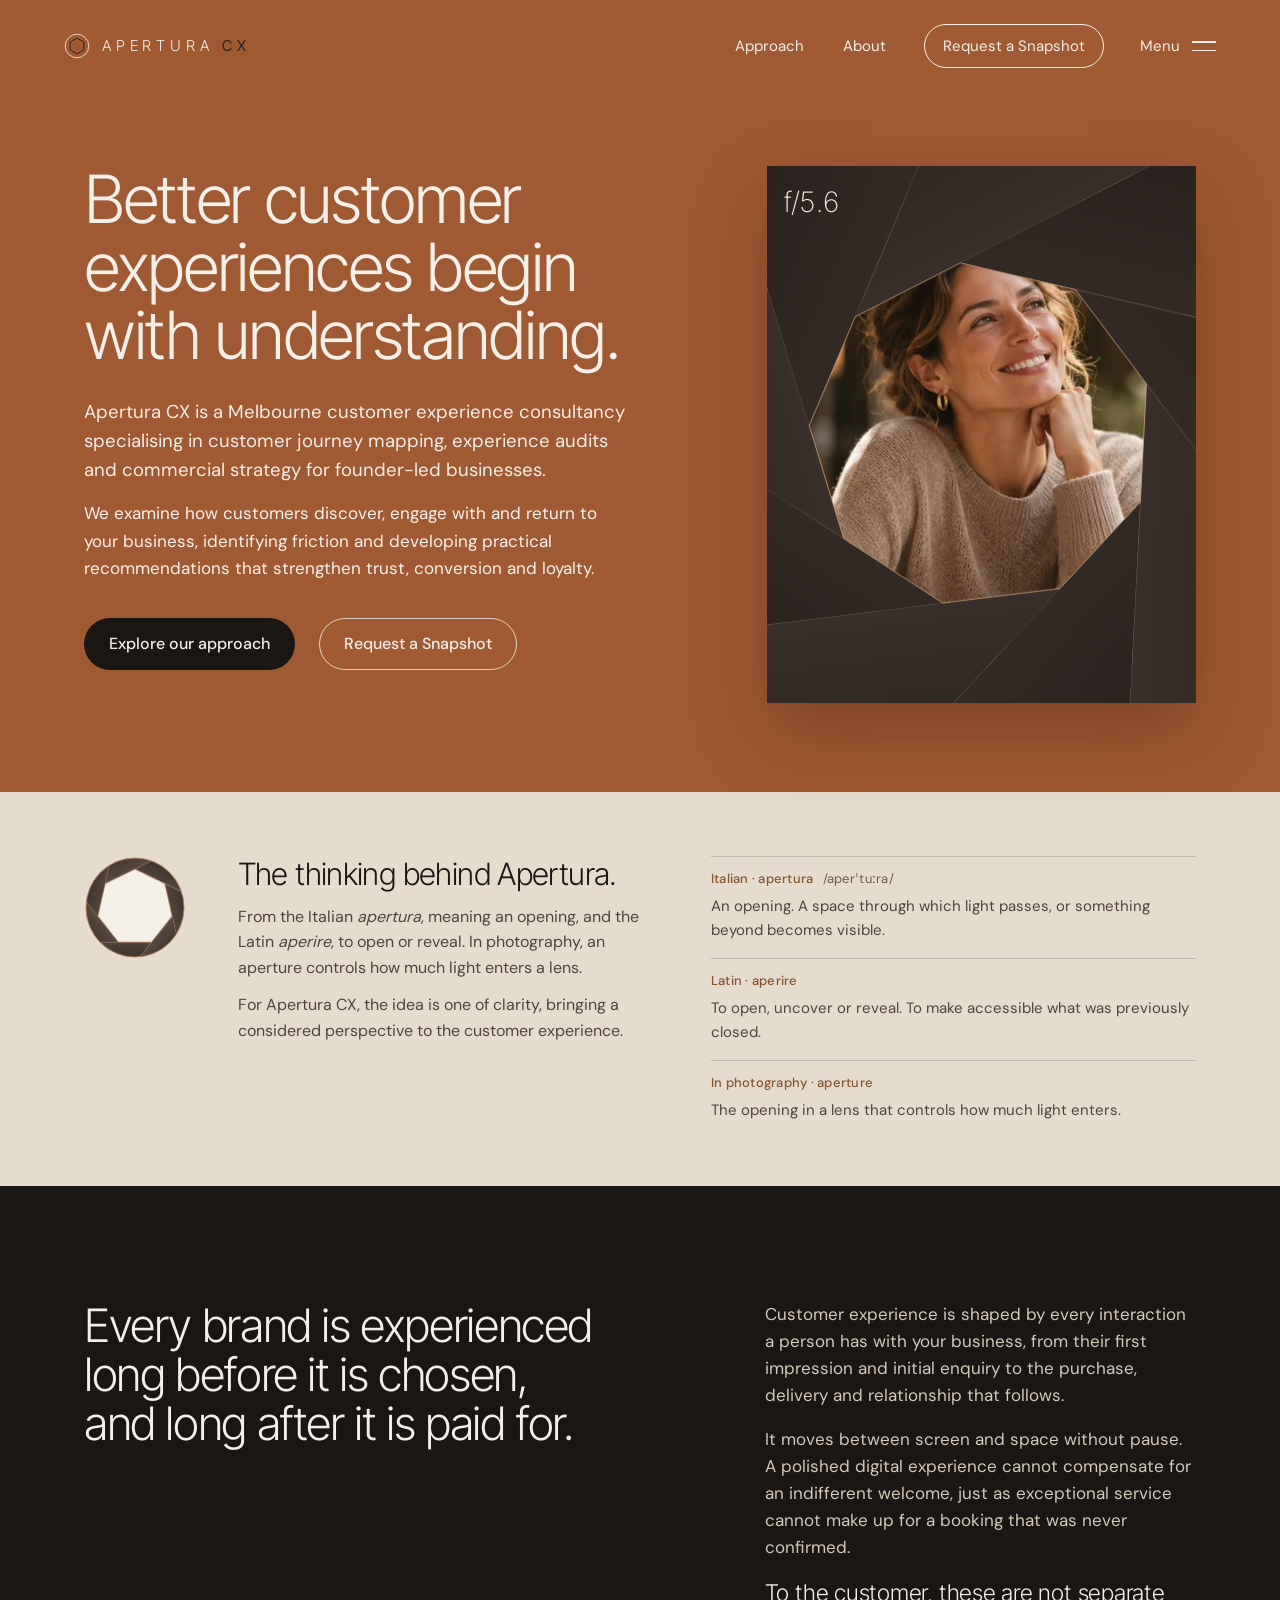
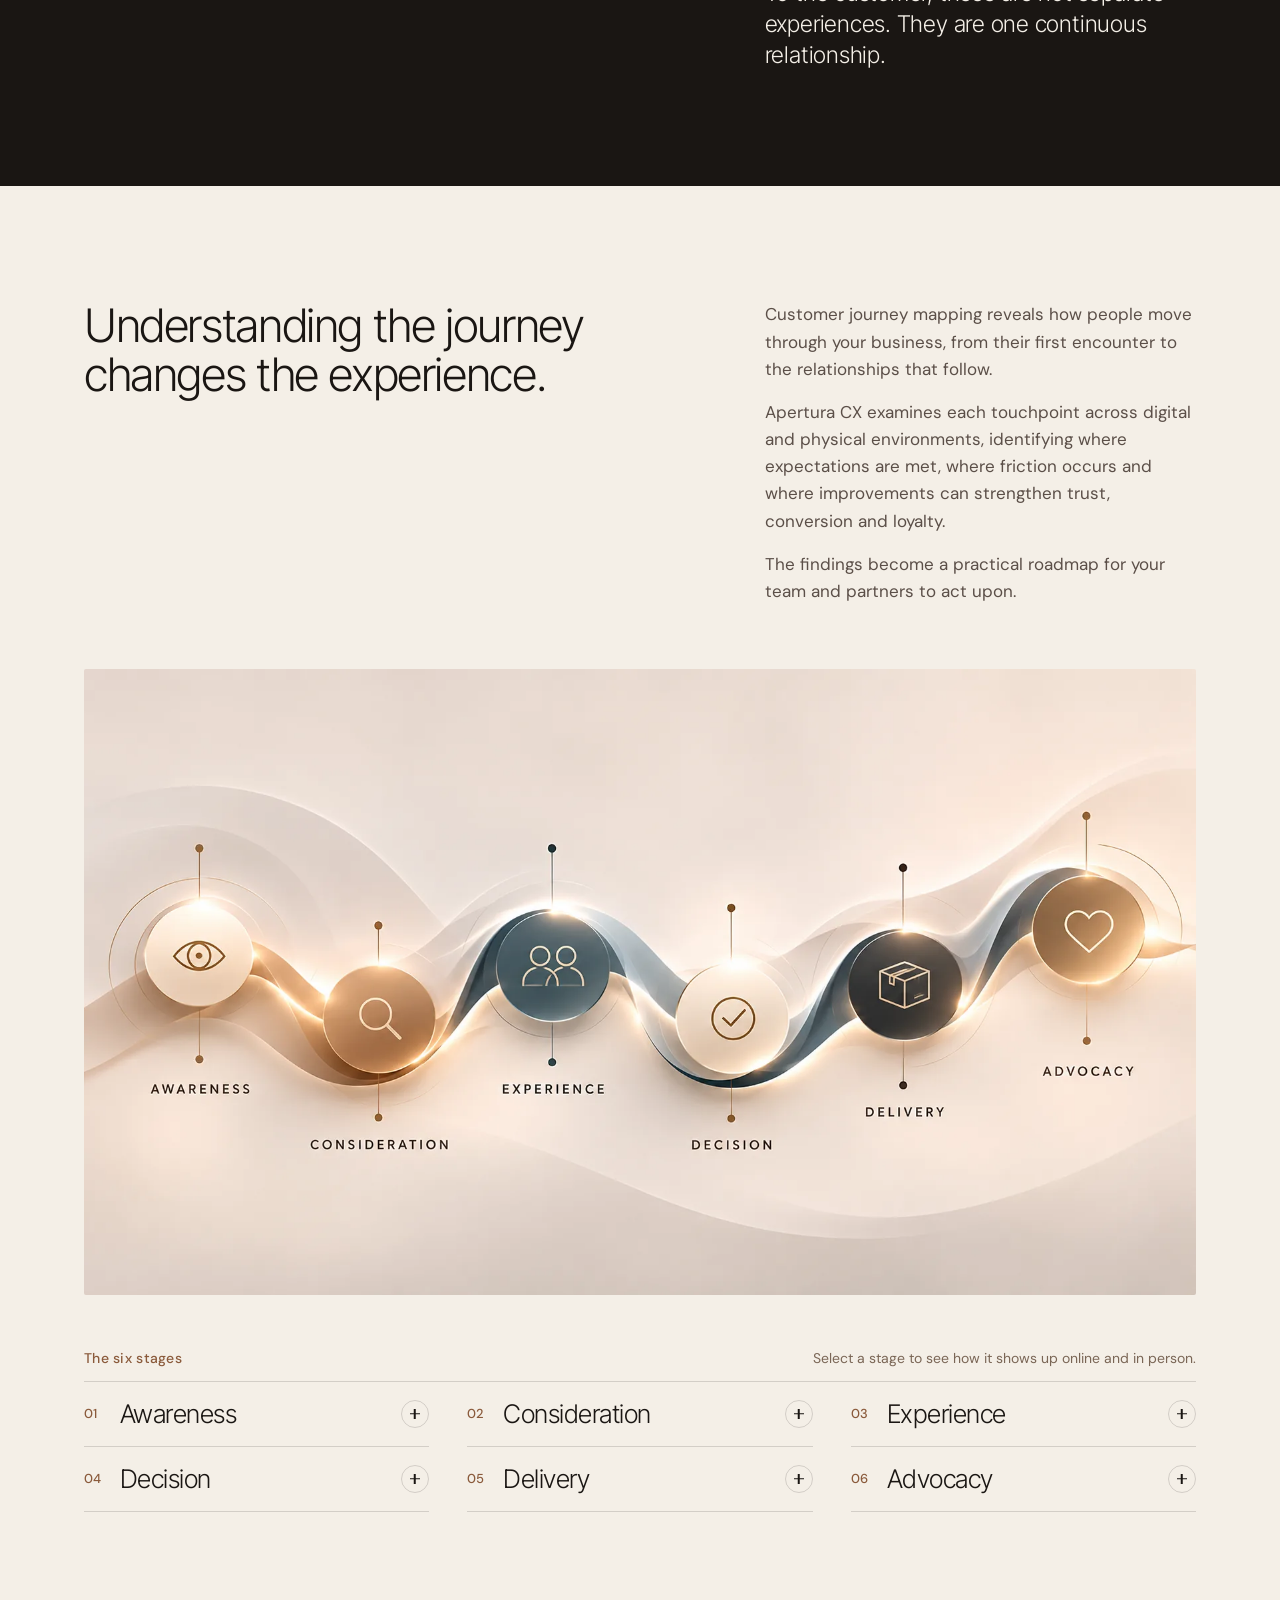
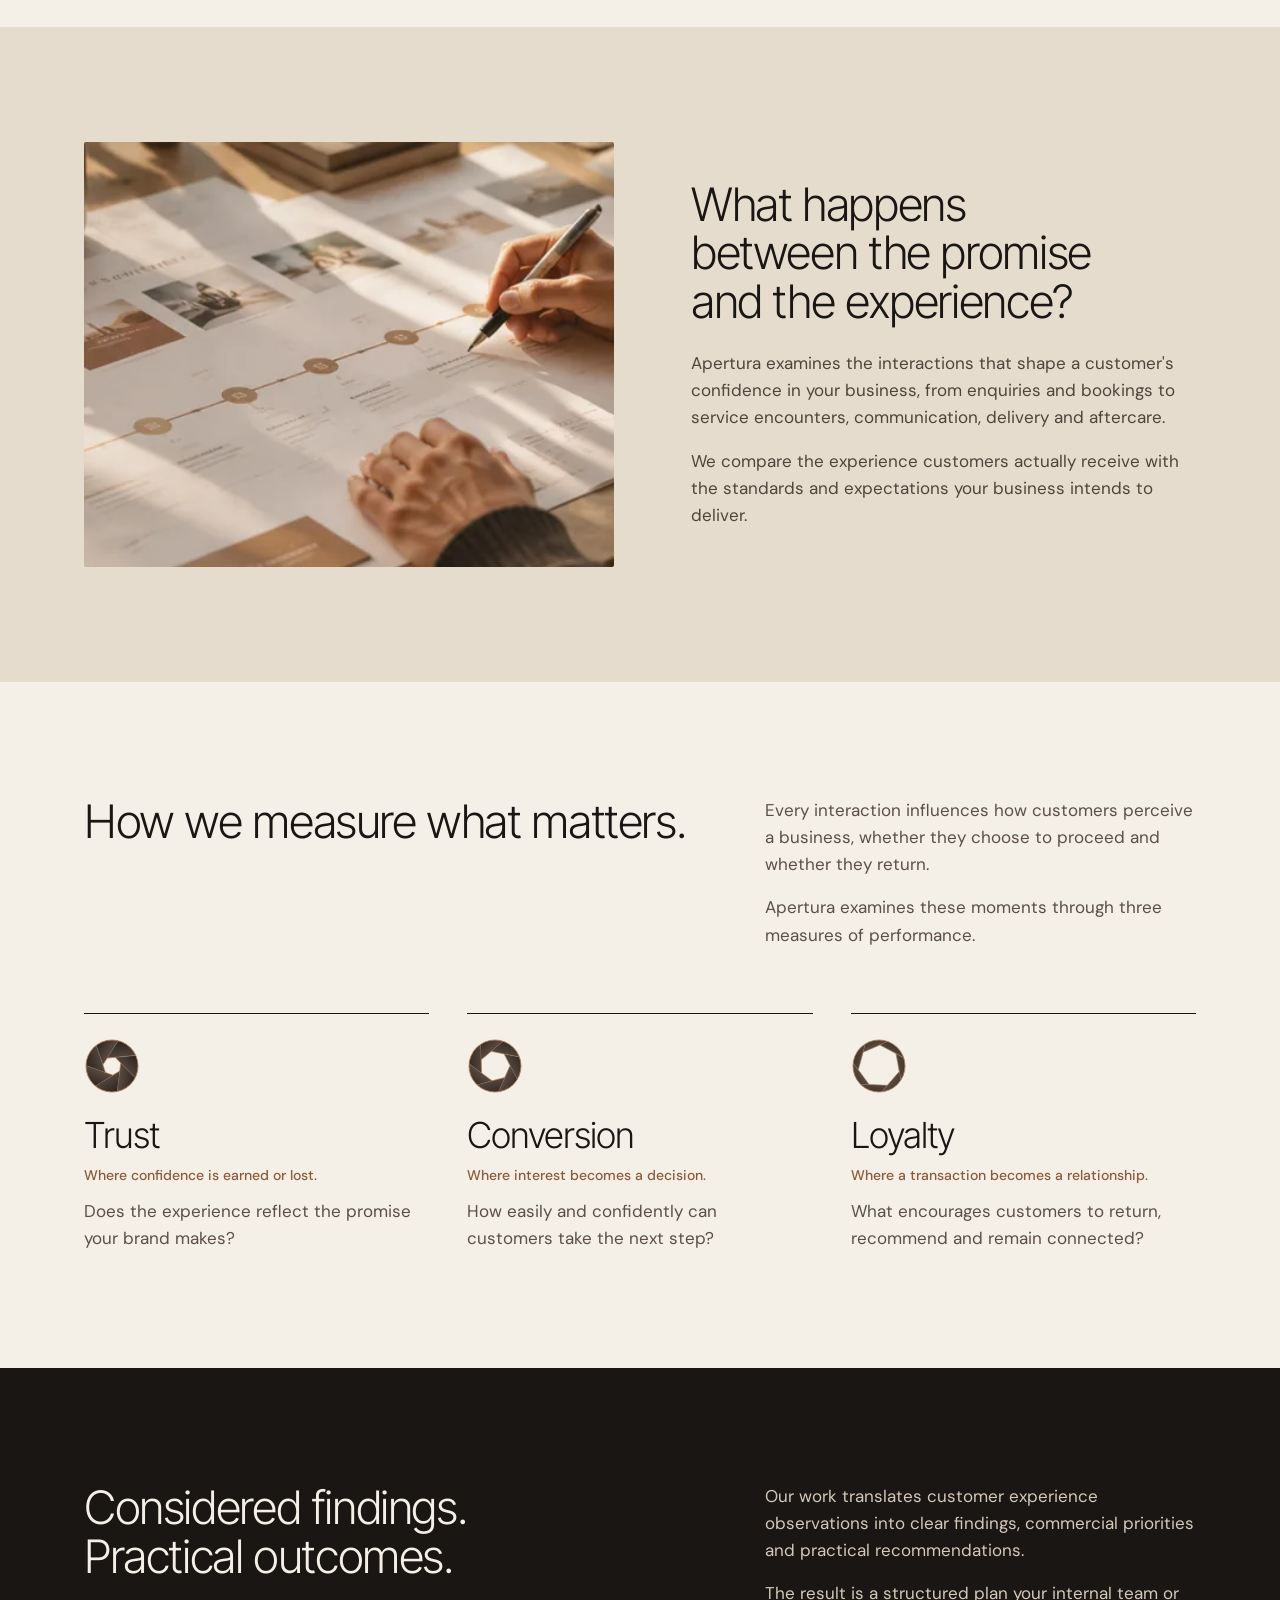
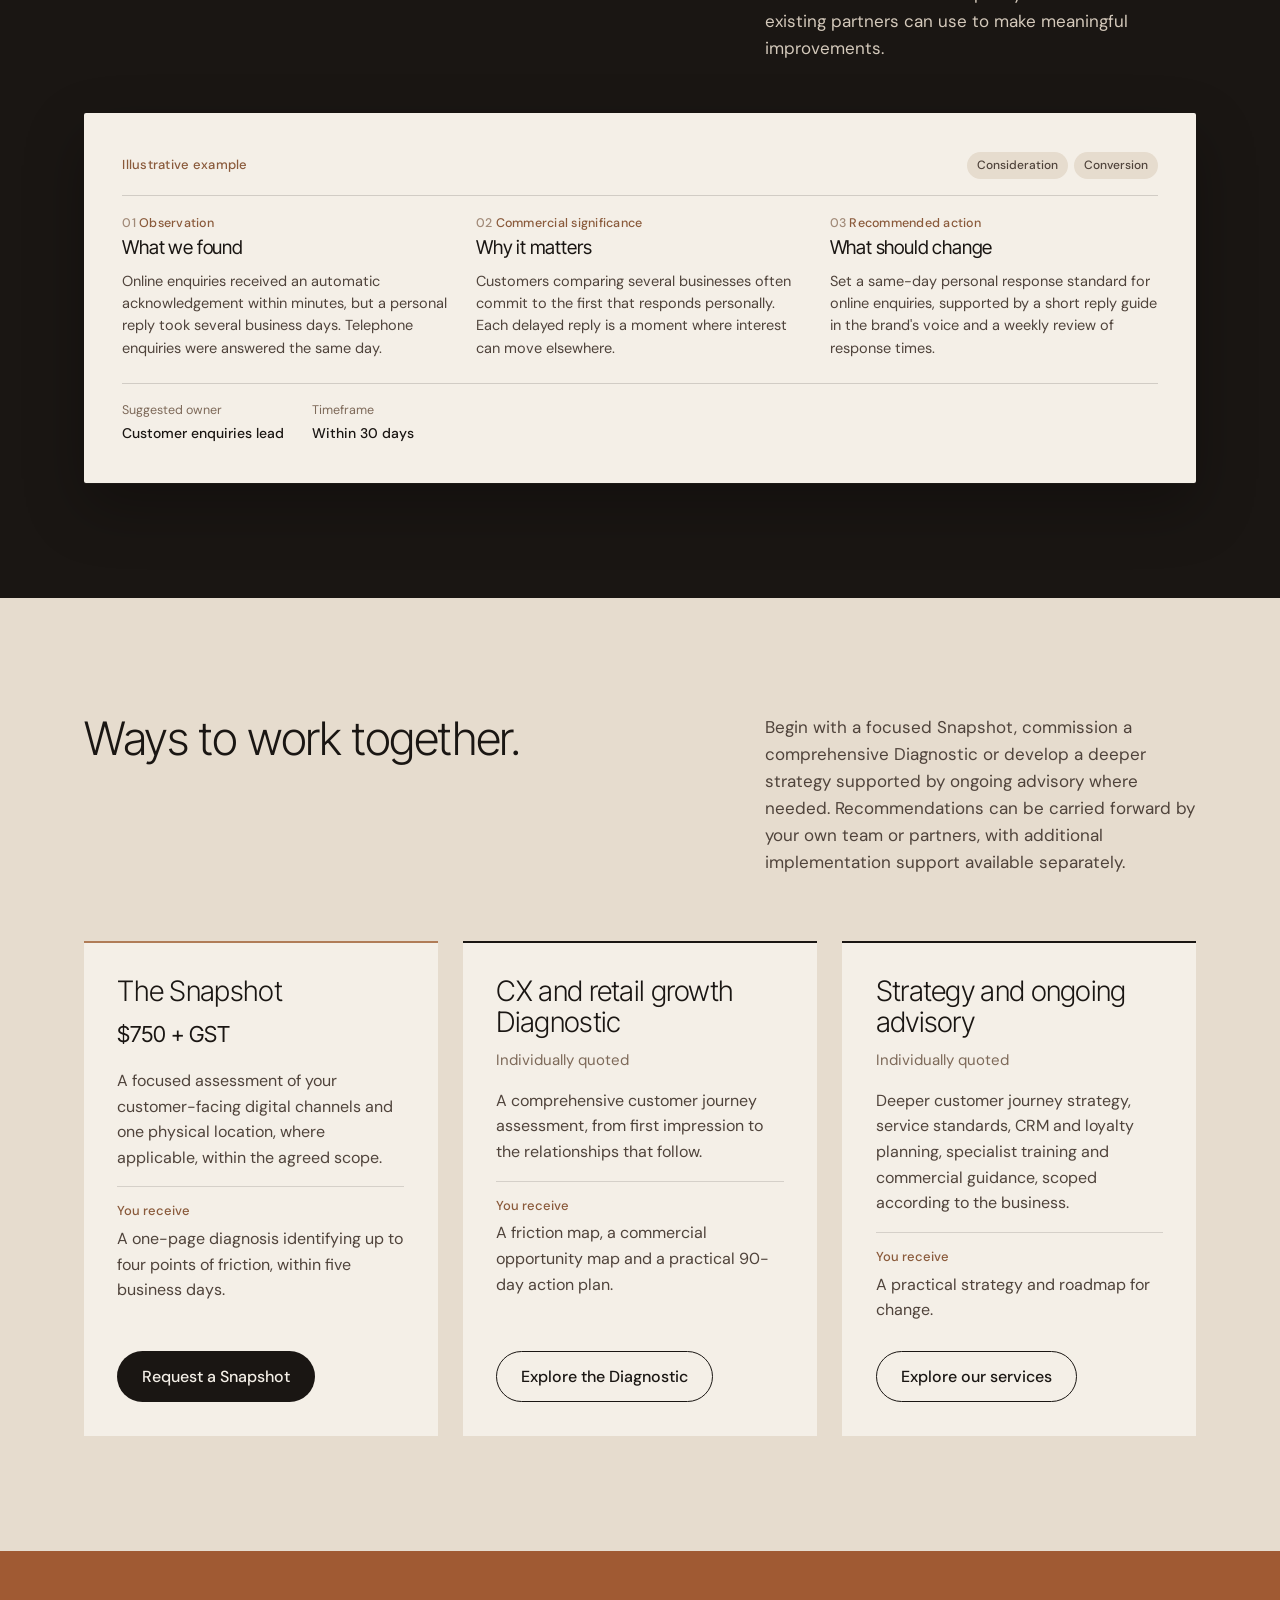
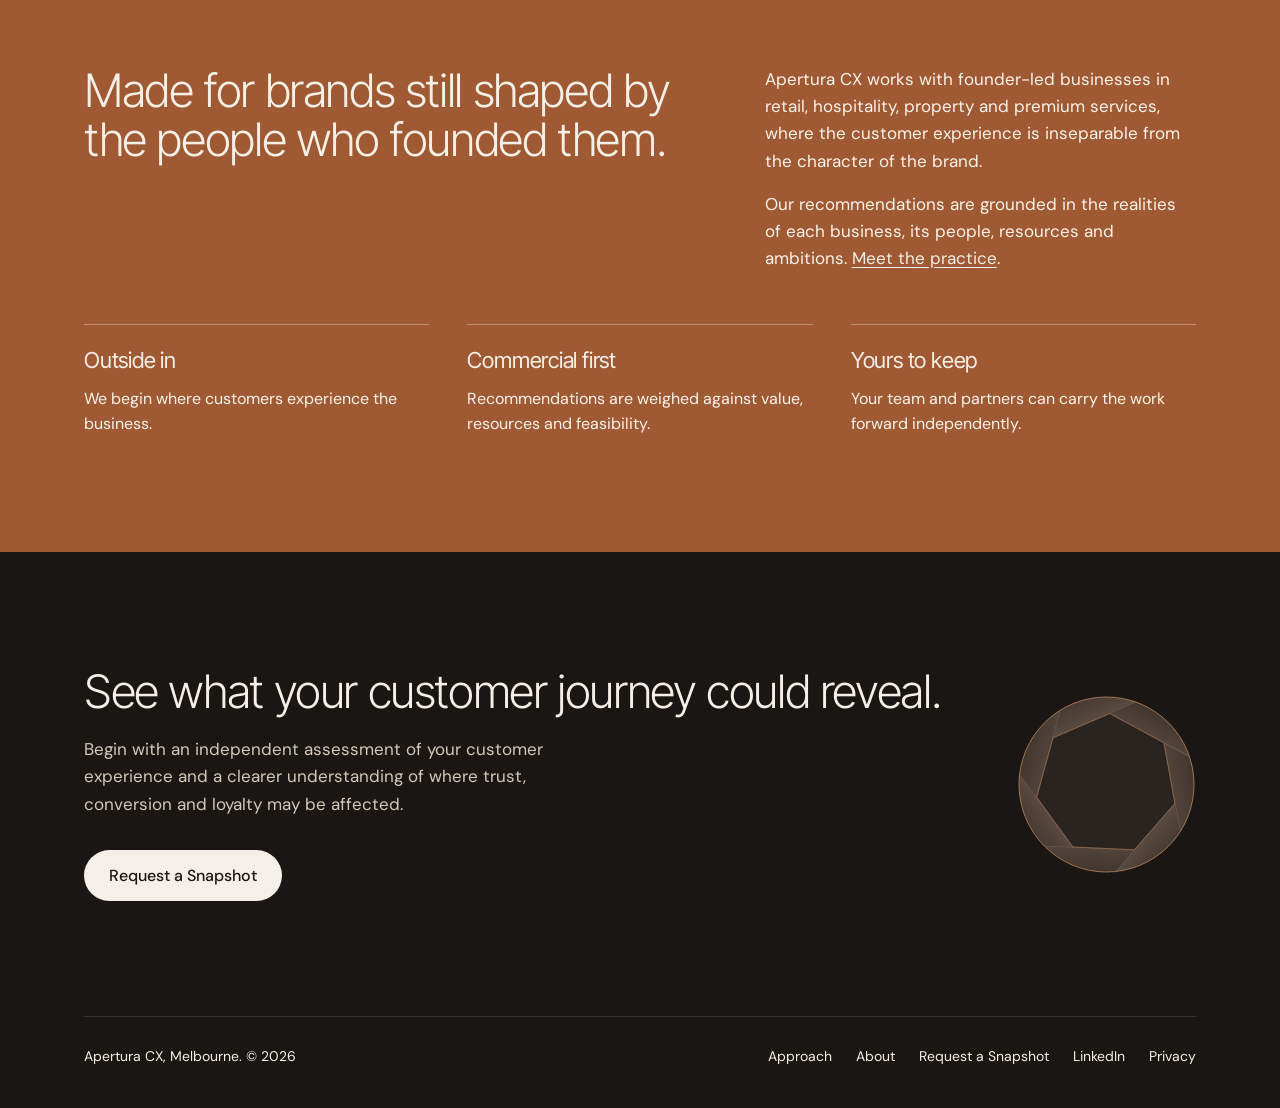
==== commit 3892b7c2: "Update the preview with all five photographs Co-Authored-By: Claude Opus 5.5 <noreply@anthropic.com>" ====
--- a/preview/index.html
+++ b/preview/index.html
@@ -68,8 +68,8 @@
         <div class="hx-lens">
         <figure class="hx-media hx-photo" data-asset="apertura-cx-human-experience" style="--ar-d:4/5;--ar-m:4/5">
           <picture class="hx-ph">
-            <source type="image/webp" srcset="img/apertura-cx-human-experience-480.webp 480w, img/apertura-cx-human-experience-692.webp 692w" sizes="(max-width: 720px) calc(100vw - 40px), 460px">
-            <img src="img/apertura-cx-human-experience-692.jpg" srcset="img/apertura-cx-human-experience-480.jpg 480w, img/apertura-cx-human-experience-692.jpg 692w" sizes="(max-width: 720px) calc(100vw - 40px), 460px" width="692" height="865" alt="A customer enjoying a thoughtful interaction in a contemporary hospitality setting." fetchpriority="high" decoding="async">
+            <source type="image/webp" srcset="img/apertura-01-home-hero-480.webp 480w, img/apertura-01-home-hero-692.webp 692w" sizes="(max-width: 720px) calc(100vw - 40px), 460px">
+            <img src="img/apertura-01-home-hero-692.jpg" srcset="img/apertura-01-home-hero-480.jpg 480w, img/apertura-01-home-hero-692.jpg 692w" sizes="(max-width: 720px) calc(100vw - 40px), 460px" width="692" height="865" alt="A customer smiling during a positive experience in a contemporary hospitality environment." fetchpriority="high" decoding="async">
           </picture>
         </figure>
           <canvas class="hx-lens-iris" id="heroIris" aria-hidden="true"></canvas>
@@ -206,10 +206,10 @@
     <div class="wrap hx-split-media">
       <figure class="hx-media hx-photo" data-asset="apertura-cx-journey-mapping" style="--ar-d:5/4;--ar-m:4/3">
         <picture class="hx-ph">
-          <source media="(max-width: 720px)" type="image/webp" srcset="img/apertura-cx-journey-mapping-mobile-350.webp 350w, img/apertura-cx-journey-mapping-mobile-446.webp 446w" sizes="calc(100vw - 40px)">
-          <source media="(max-width: 720px)" srcset="img/apertura-cx-journey-mapping-mobile-350.jpg 350w, img/apertura-cx-journey-mapping-mobile-446.jpg 446w" sizes="calc(100vw - 40px)">
-          <source type="image/webp" srcset="img/apertura-cx-journey-mapping-desktop-360.webp 360w, img/apertura-cx-journey-mapping-desktop-446.webp 446w" sizes="(max-width: 900px) 92vw, 520px">
-          <img src="img/apertura-cx-journey-mapping-desktop-446.jpg" srcset="img/apertura-cx-journey-mapping-desktop-360.jpg 360w, img/apertura-cx-journey-mapping-desktop-446.jpg 446w" sizes="(max-width: 900px) 92vw, 520px" width="446" height="357" alt="Hands examining a customer journey map with connected touchpoints and observations." loading="lazy" decoding="async">
+          <source media="(max-width: 720px)" type="image/webp" srcset="img/apertura-03-home-journey-mobile-350.webp 350w, img/apertura-03-home-journey-mobile-446.webp 446w" sizes="calc(100vw - 40px)">
+          <source media="(max-width: 720px)" srcset="img/apertura-03-home-journey-mobile-350.jpg 350w, img/apertura-03-home-journey-mobile-446.jpg 446w" sizes="calc(100vw - 40px)">
+          <source type="image/webp" srcset="img/apertura-03-home-journey-desktop-360.webp 360w, img/apertura-03-home-journey-desktop-446.webp 446w" sizes="(max-width: 900px) 92vw, 520px">
+          <img src="img/apertura-03-home-journey-desktop-446.jpg" srcset="img/apertura-03-home-journey-desktop-360.jpg 360w, img/apertura-03-home-journey-desktop-446.jpg 446w" sizes="(max-width: 900px) 92vw, 520px" width="446" height="357" alt="Hands reviewing a customer journey map with connected touchpoints and observations." loading="lazy" decoding="async">
         </picture>
       </figure>
       <div class="hx-copy">
--- a/preview/site.css
+++ b/preview/site.css
@@ -4,6 +4,9 @@
 @font-face{font-family:"Inter Tight";font-style:normal;font-weight:400;font-display:swap;src:url(fonts/inter-tight-latin-400-normal.woff2) format("woff2")}
 @font-face{font-family:"DM Sans";font-style:normal;font-weight:400;font-display:swap;src:url(fonts/dm-sans-latin-400-normal.woff2) format("woff2")}
 @font-face{font-family:"DM Sans";font-style:normal;font-weight:500;font-display:swap;src:url(fonts/dm-sans-latin-500-normal.woff2) format("woff2")}
+/* Metric-matched fallbacks so text does not move when the brand fonts arrive */
+@font-face{font-family:"Inter Tight Fallback";src:local("Arial"),local("Liberation Sans"),local("Helvetica");size-adjust:98.8%;ascent-override:98.1%;descent-override:24.4%;line-gap-override:0%}
+@font-face{font-family:"DM Sans Fallback";src:local("Arial"),local("Liberation Sans"),local("Helvetica");size-adjust:105.2%;ascent-override:94.3%;descent-override:29.5%;line-gap-override:0%}
 :root{
   --espresso:#1A1613;
   --espresso-2:#352d29;
@@ -13,8 +16,8 @@
   --bronze:#B07C57;
   --ink-soft:#5b4f48;
   --rule:rgba(42,36,33,.16);
-  --display:"Inter Tight", "Helvetica Neue", Arial, sans-serif;
-  --body:"DM Sans", "Helvetica Neue", Arial, sans-serif;
+  --display:"Inter Tight", "Inter Tight Fallback", "Helvetica Neue", Arial, sans-serif;
+  --body:"DM Sans", "DM Sans Fallback", "Helvetica Neue", Arial, sans-serif;
   --gutter:clamp(20px, 5vw, 72px);
   --max:1240px;
 }
@@ -835,3 +838,23 @@
 .hx-photo img{display:block;width:100%;height:100%;object-fit:cover;object-position:50% 50%}
 .hx-photo[data-asset="apertura-cx-human-experience"] img{object-position:50% 35%}
 .hx-photo[data-asset="apertura-cx-journey-mapping"] img{object-position:50% 50%}
+
+/* ---------- Photography, Approach and About ---------- */
+.pic{margin:0}
+.pic picture{display:block;aspect-ratio:var(--ar-d);overflow:hidden;border-radius:2px;background:#E6DCCE}
+.pic img{display:block;width:100%;height:100%;object-fit:cover;object-position:50% 50%}
+@media (max-width:720px){.pic picture{aspect-ratio:var(--ar-m)}}
+@media (max-width:860px){.pic-retail picture{aspect-ratio:var(--ar-m)}}
+.sec-head.with-photo{grid-template-columns:minmax(0,7fr) minmax(0,5fr);align-items:center}
+.sec-head.with-photo .sh-text p{margin-top:24px}
+.sec-head.with-photo .sh-text p+p{margin-top:14px}
+.pic-retail{justify-self:end;width:100%;max-width:440px}
+.sec-head.pic-first{grid-template-columns:minmax(0,6fr) minmax(0,6fr)}
+.sec-head.pic-first .pic{order:-1}
+@media (max-width:860px){
+  .sec-head.with-photo,.sec-head.pic-first{grid-template-columns:minmax(0,1fr);gap:28px}
+  .sec-head.pic-first .pic{order:0}
+  .pic-retail{justify-self:stretch;max-width:none}
+}
+.interlude{padding-block:clamp(48px,7vw,104px)}
+.pic-architecture{width:100%;max-width:960px;margin-inline:auto}
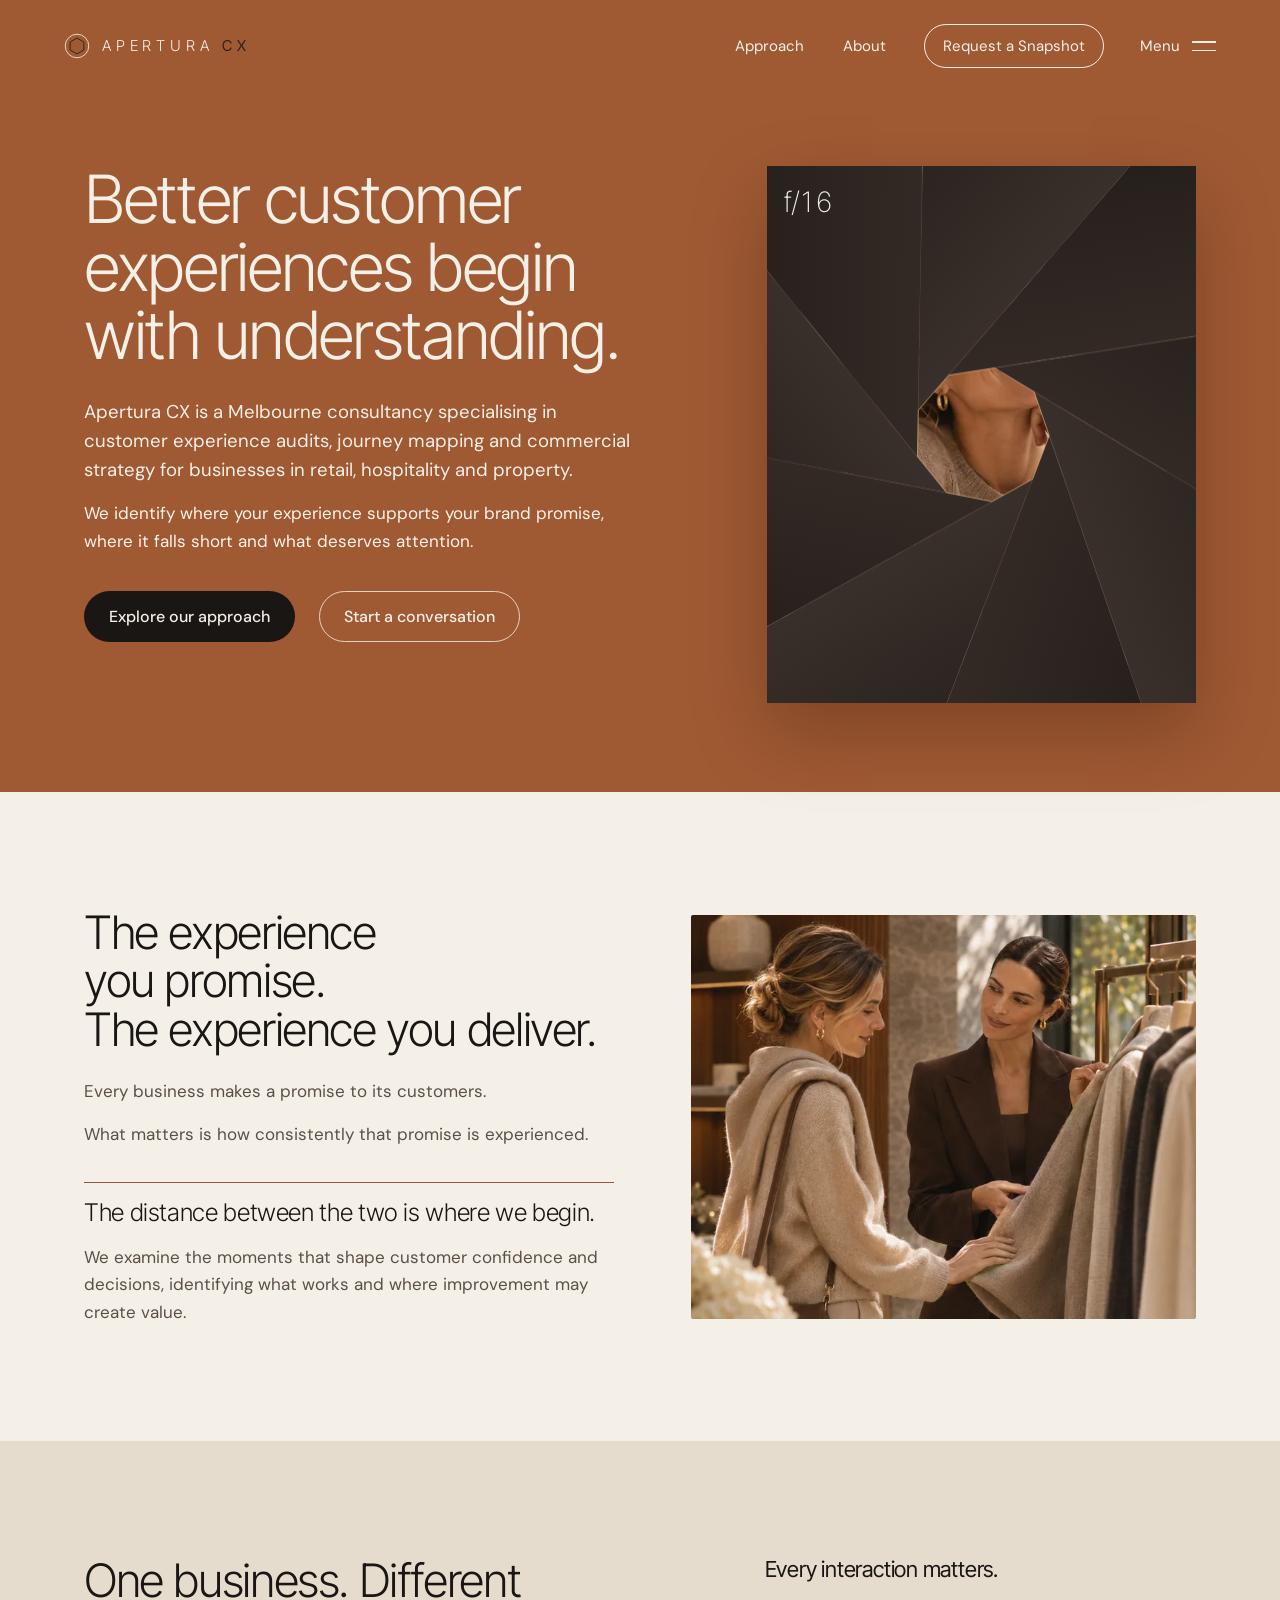
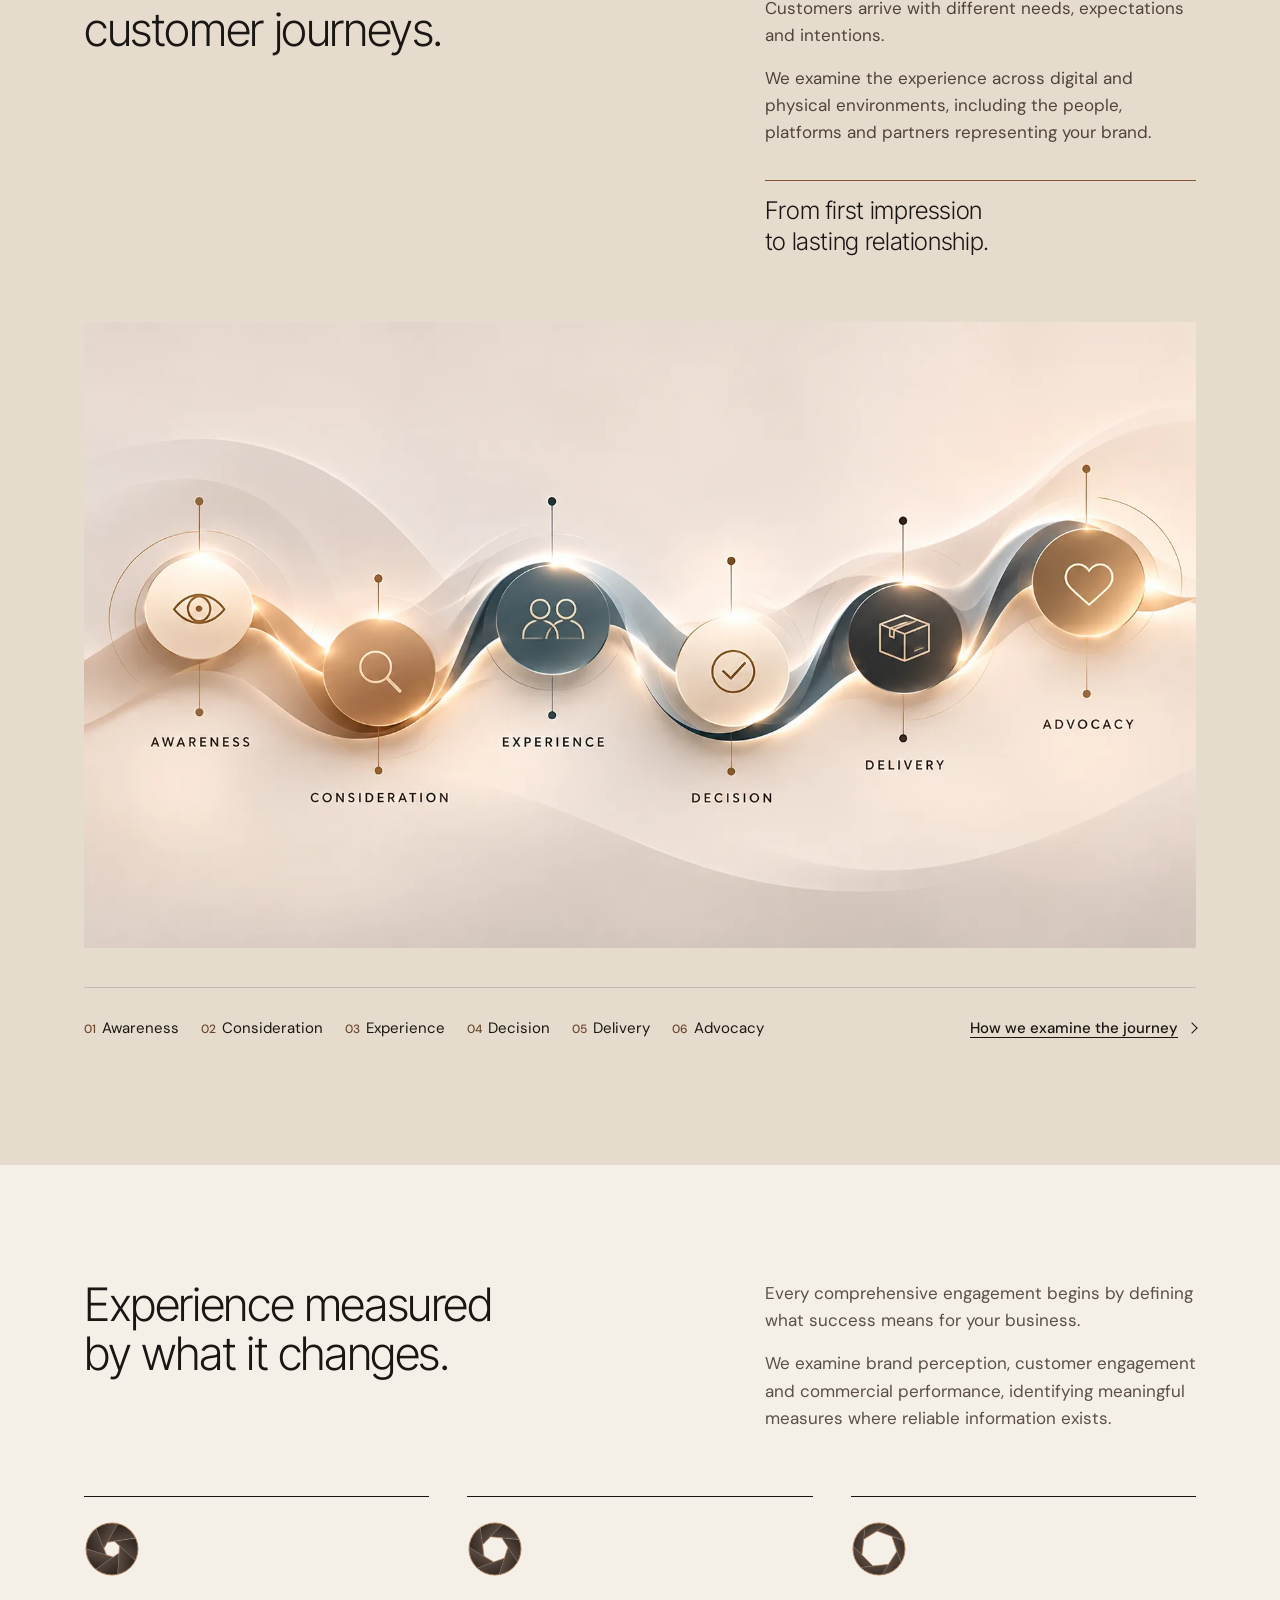
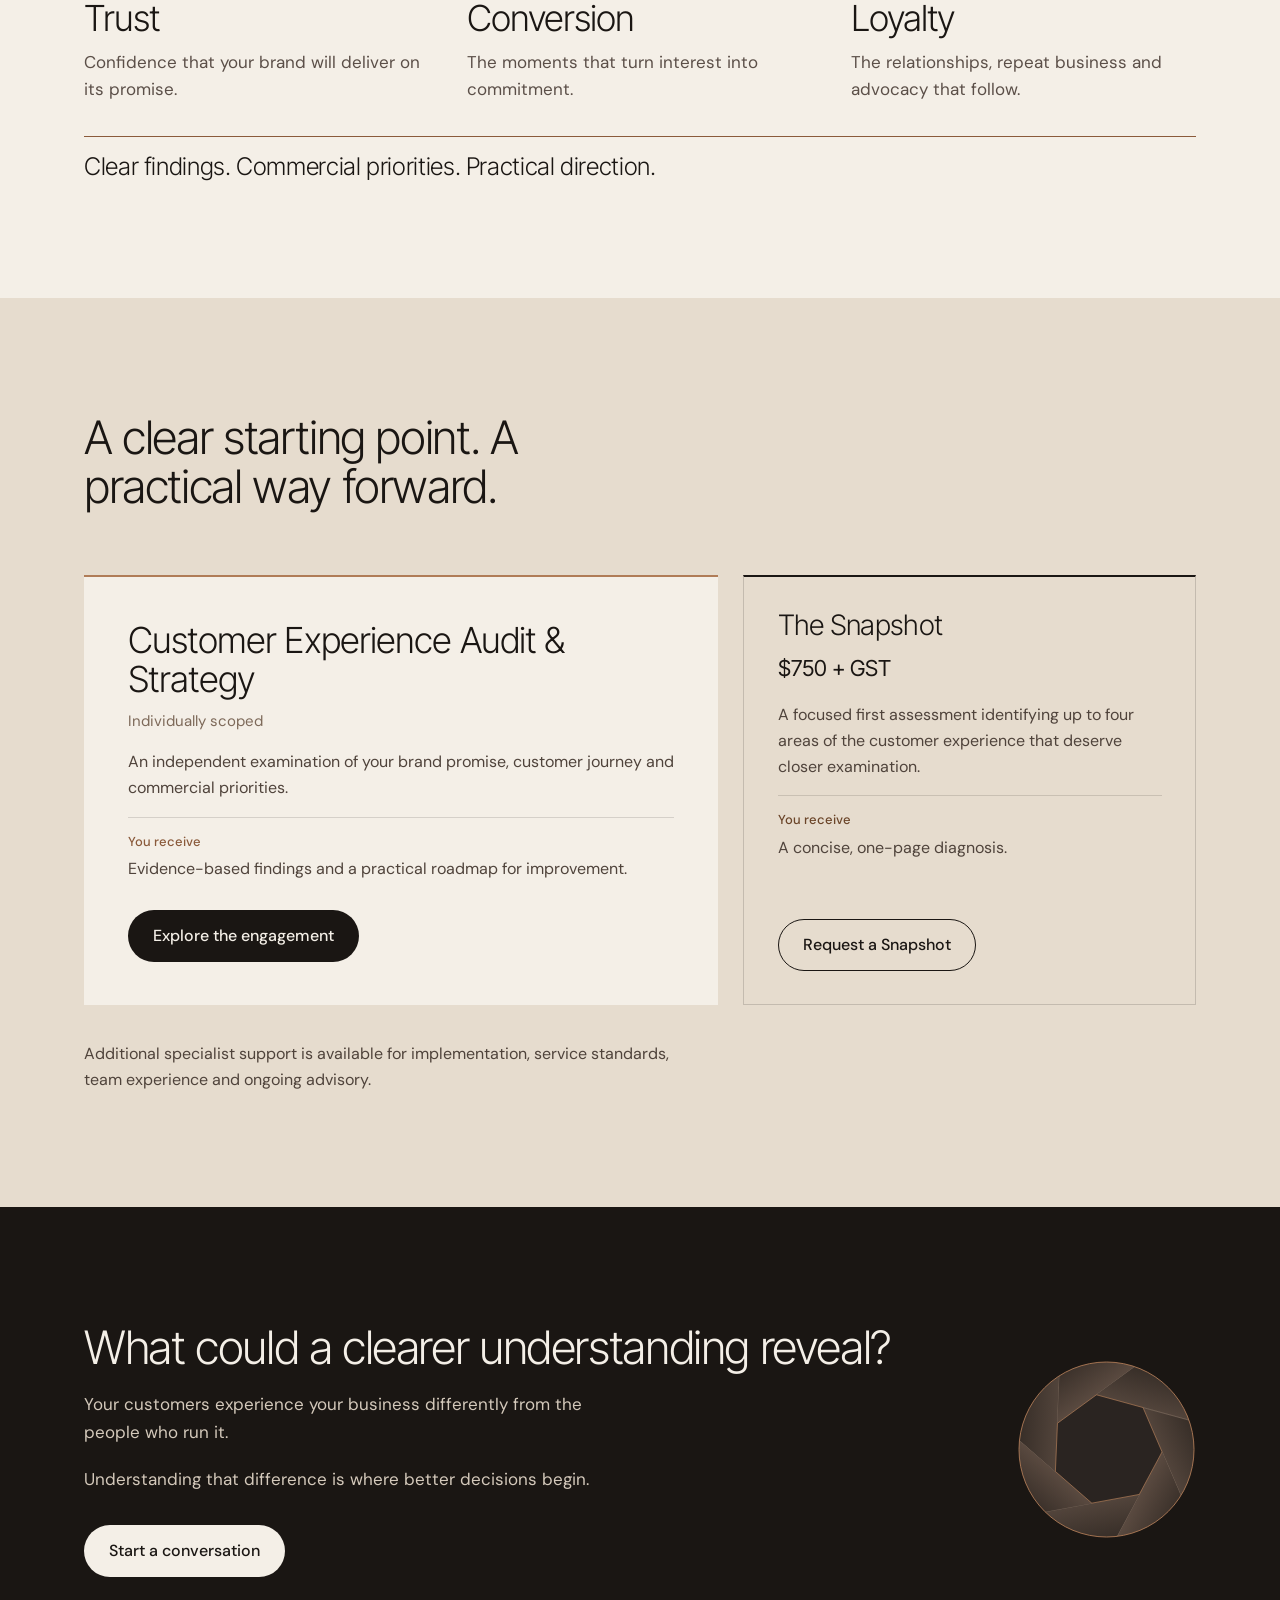
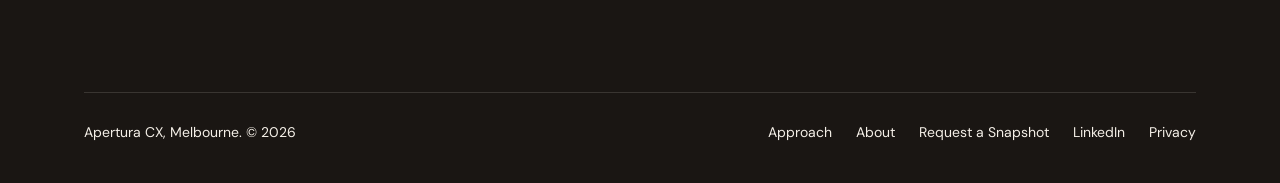
==== commit a0d10577: "Update the preview with the November editorial revision Co-Authored-By: Claude Opus 5.5 <noreply@ant" ====
--- a/preview/index.html
+++ b/preview/index.html
@@ -4,13 +4,13 @@
 <meta charset="utf-8">
 <meta name="robots" content="noindex, nofollow">
 <meta name="viewport" content="width=device-width, initial-scale=1, viewport-fit=cover">
-<title>Customer Experience Consultancy &amp; Journey Mapping | Apertura CX Melbourne</title>
-<meta name="description" content="Apertura CX is a Melbourne customer experience consultancy specialising in customer journey mapping, CX audits and practical strategies to improve trust, conversion and loyalty.">
+<title>Customer Experience Consultancy Melbourne | Apertura CX</title>
+<meta name="description" content="Apertura CX is a Melbourne customer experience consultancy offering customer experience audits, journey mapping and CX strategy for retail, hospitality and property businesses.">
 
 <meta property="og:type" content="website">
 <meta property="og:site_name" content="Apertura CX">
-<meta property="og:title" content="Customer Experience Consultancy &amp; Journey Mapping | Apertura CX Melbourne">
-<meta property="og:description" content="Apertura CX is a Melbourne customer experience consultancy specialising in customer journey mapping, CX audits and practical strategies to improve trust, conversion and loyalty.">
+<meta property="og:title" content="Customer Experience Consultancy Melbourne | Apertura CX">
+<meta property="og:description" content="Apertura CX is a Melbourne customer experience consultancy offering customer experience audits, journey mapping and CX strategy for retail, hospitality and property businesses.">
 <meta property="og:url" content="https://cn-bit.github.io/apertura-cx/">
 <meta property="og:locale" content="en_AU">
 <meta name="theme-color" content="#A05A33">
@@ -62,11 +62,11 @@
   <section class="hx-hero field-bronze" aria-labelledby="hero-title">
     <div class="wrap hx-hero-grid">
       <h1 id="hero-title" class="hx-h1">Better customer experiences begin with understanding.</h1>
-      <p class="hx-lead hx-p1">Apertura CX is a Melbourne customer experience consultancy specialising in customer journey mapping, experience audits and commercial strategy for founder-led businesses.</p>
+      <p class="hx-lead hx-p1">Apertura CX is a Melbourne consultancy specialising in customer experience audits, journey mapping and commercial strategy for businesses in retail, hospitality and property.</p>
       <a class="hx-btn hx-btn-primary hx-cta1" href="approach.html">Explore our approach</a>
       <div class="hx-hero-media">
         <div class="hx-lens">
-        <figure class="hx-media hx-photo" data-asset="apertura-cx-human-experience" style="--ar-d:4/5;--ar-m:4/5">
+        <figure class="hx-media hx-photo" data-asset="apertura-01-home-hero" style="--ar-d:4/5;--ar-m:4/5">
           <picture class="hx-ph">
             <source type="image/webp" srcset="img/apertura-01-home-hero-480.webp 480w, img/apertura-01-home-hero-692.webp 692w" sizes="(max-width: 720px) calc(100vw - 40px), 460px">
             <img src="img/apertura-01-home-hero-692.jpg" srcset="img/apertura-01-home-hero-480.jpg 480w, img/apertura-01-home-hero-692.jpg 692w" sizes="(max-width: 720px) calc(100vw - 40px), 460px" width="692" height="865" alt="A customer smiling during a positive experience in a contemporary hospitality environment." fetchpriority="high" decoding="async">
@@ -76,52 +76,40 @@
           <span class="hx-lens-f" id="heroF" aria-hidden="true">f/22</span>
         </div>
       </div>
-      <p class="hx-p2">We examine how customers discover, engage with and return to your business, identifying friction and developing practical recommendations that strengthen trust, conversion and loyalty.</p>
-      <a class="hx-btn hx-btn-secondary hx-cta2" href="begin.html">Request a Snapshot</a>
-    </div>
-  </section>
-
-  <!-- 2. The thinking behind Apertura -->
-  <section class="hx-name field-sand" aria-labelledby="name-title">
-    <div class="wrap hx-name-grid">
-      <div class="hx-name-iris" data-open=".72"><canvas aria-hidden="true"></canvas></div>
-      <div class="hx-name-copy">
-        <h2 id="name-title" class="hx-h2-sm">The thinking behind Apertura.</h2>
-        <p>From the Italian <em>apertura</em>, meaning an opening, and the Latin <em>aperire</em>, to open or reveal. In photography, an aperture controls how much light enters a lens.</p>
-        <p>For Apertura CX, the idea is one of clarity, bringing a considered perspective to the customer experience.</p>
-      </div>
-      <details class="hx-defs" id="defs">
-        <summary>The full definition</summary>
-        <dl>
-          <div><dt>Italian · apertura <span>/aperˈtuːra/</span></dt><dd>An opening. A space through which light passes, or something beyond becomes visible.</dd></div>
-          <div><dt>Latin · aperire</dt><dd>To open, uncover or reveal. To make accessible what was previously closed.</dd></div>
-          <div><dt>In photography · aperture</dt><dd>The opening in a lens that controls how much light enters.</dd></div>
-        </dl>
-      </details>
-    </div>
-  </section>
-
-  <!-- 3. What customer experience means -->
-  <section class="hx-sec field-espresso" aria-labelledby="cx-title">
-    <div class="wrap hx-split-text">
-      <h2 id="cx-title" class="hx-h2">Every brand is experienced long before it is chosen, and long after it is paid for.</h2>
+      <p class="hx-p2">We identify where your experience supports your brand promise, where it falls short and what deserves attention.</p>
+      <a class="hx-btn hx-btn-secondary hx-cta2" href="contact.html">Start a conversation</a>
+    </div>
+  </section>
+
+  <!-- 2. The opportunity -->
+  <section class="hx-sec field-ivory" aria-labelledby="promise-title">
+    <div class="wrap hx-split-media hx-split-copy-first">
       <div class="hx-copy">
-        <p>Customer experience is shaped by every interaction a person has with your business, from their first impression and initial enquiry to the purchase, delivery and relationship that follows.</p>
-        <p>It moves between screen and space without pause. A polished digital experience cannot compensate for an indifferent welcome, just as exceptional service cannot make up for a booking that was never confirmed.</p>
-        <p class="hx-kicker">To the customer, these are not separate experiences. They are one continuous relationship.</p>
-      </div>
-    </div>
-  </section>
-
-  <!-- 4. Customer journey mapping -->
-  <section class="hx-sec hx-journey field-ivory" id="journey" aria-labelledby="journey-title">
+        <h2 id="promise-title" class="hx-h2">The experience you promise. <br class="br-d">The experience you deliver.</h2>
+        <p>Every business makes a promise to its customers.</p>
+        <p>What matters is how consistently that promise is experienced.</p>
+        <p class="breakout">The distance between the two is where we begin.</p>
+        <p>We examine the moments that shape customer confidence and decisions, identifying what works and where improvement may create value.</p>
+      </div>
+      <figure class="pic pic-retail-home" style="--ar-d:5/4;--ar-m:5/4">
+        <picture>
+          <source type="image/webp" srcset="img/apertura-04-home-retail-700.webp 700w, img/apertura-04-home-retail-1122.webp 1122w" sizes="(max-width: 860px) calc(100vw - 40px), 560px">
+          <img src="img/apertura-04-home-retail-1122.jpg" srcset="img/apertura-04-home-retail-700.jpg 700w, img/apertura-04-home-retail-1122.jpg 1122w" sizes="(max-width: 860px) calc(100vw - 40px), 560px" width="1122" height="898" alt="A retail adviser assisting a customer with a clothing selection in a boutique." loading="lazy" decoding="async">
+        </picture>
+      </figure>
+    </div>
+  </section>
+
+  <!-- 3. Customer journey -->
+  <section class="hx-sec hx-journey field-sand" id="journey" aria-labelledby="journey-title">
     <div class="wrap">
       <div class="hx-split-text">
-        <h2 id="journey-title" class="hx-h2">Understanding the journey changes the experience.</h2>
+        <h2 id="journey-title" class="hx-h2">One business. Different customer journeys.</h2>
         <div class="hx-copy">
-          <p>Customer journey mapping reveals how people move through your business, from their first encounter to the relationships that follow.</p>
-          <p>Apertura CX examines each touchpoint across digital and physical environments, identifying where expectations are met, where friction occurs and where improvements can strengthen trust, conversion and loyalty.</p>
-          <p>The findings become a practical roadmap for your team and partners to act upon.</p>
+          <h3 class="hx-h3">Every interaction matters.</h3>
+          <p>Customers arrive with different needs, expectations and intentions.</p>
+          <p>We examine the experience across digital and physical environments, including the people, platforms and partners representing your brand.</p>
+          <p class="breakout">From first impression to lasting relationship.</p>
         </div>
       </div>
       <figure class="hx-journey-img" data-asset="apertura-cx-customer-journey">
@@ -132,204 +120,66 @@
           <img src="img/apertura-cx-customer-journey-desktop-1671.jpg" srcset="img/apertura-cx-customer-journey-desktop-1000.jpg 1000w, img/apertura-cx-customer-journey-desktop-1671.jpg 1671w" sizes="(min-width: 1300px) 1200px, 100vw" width="1671" height="941" alt="The six stages of the customer journey, from Awareness to Advocacy, shown as connected circles along a flowing line." loading="lazy" decoding="async">
         </picture>
       </figure>
-      <div class="hx-stages-head">
-        <h3 class="hx-label">The six stages</h3>
-        <p>Select a stage to see how it shows up online and in person.</p>
-      </div>
-      <div class="hx-stages">
-          <details class="hx-stage" name="journey">
-            <summary><span class="hx-num">01</span><h3>Awareness</h3><span class="hx-chev" aria-hidden="true"></span></summary>
-            <div class="hx-stage-body">
-              <p class="hx-interp">The first impression begins before a conversation takes place.</p>
-              <dl>
-                <div><dt>Digital</dt><dd>A search result, a social post, a review left by a stranger.</dd></div>
-                <div><dt>In person</dt><dd>A shopfront, a recommendation over dinner, a building that catches the eye.</dd></div>
-              </dl>
-            </div>
-          </details>
-          <details class="hx-stage" name="journey">
-            <summary><span class="hx-num">02</span><h3>Consideration</h3><span class="hx-chev" aria-hidden="true"></span></summary>
-            <div class="hx-stage-body">
-              <p class="hx-interp">Interest grows through the questions asked and the answers received.</p>
-              <dl>
-                <div><dt>Digital</dt><dd>An enquiry form, an email, a message sent late at night.</dd></div>
-                <div><dt>In person</dt><dd>A telephone conversation, a question at the counter, a first appointment.</dd></div>
-              </dl>
-            </div>
-          </details>
-          <details class="hx-stage" name="journey">
-            <summary><span class="hx-num">03</span><h3>Experience</h3><span class="hx-chev" aria-hidden="true"></span></summary>
-            <div class="hx-stage-body">
-              <p class="hx-interp">The moment expectations meet reality.</p>
-              <dl>
-                <div><dt>Digital</dt><dd>A booking journey, a virtual appointment, an inspection arranged online.</dd></div>
-                <div><dt>In person</dt><dd>The welcome at the store, the venue or the display suite.</dd></div>
-              </dl>
-            </div>
-          </details>
-          <details class="hx-stage" name="journey">
-            <summary><span class="hx-num">04</span><h3>Decision</h3><span class="hx-chev" aria-hidden="true"></span></summary>
-            <div class="hx-stage-body">
-              <p class="hx-interp">The point at which confidence becomes commitment.</p>
-              <dl>
-                <div><dt>Digital</dt><dd>The checkout, a deposit, a contract ready to sign.</dd></div>
-                <div><dt>In person</dt><dd>A question resolved, a reassurance offered, the conversation that settles it.</dd></div>
-              </dl>
-            </div>
-          </details>
-          <details class="hx-stage" name="journey">
-            <summary><span class="hx-num">05</span><h3>Delivery</h3><span class="hx-chev" aria-hidden="true"></span></summary>
-            <div class="hx-stage-body">
-              <p class="hx-interp">The promise made, and how faithfully it is kept.</p>
-              <dl>
-                <div><dt>Digital</dt><dd>Confirmations, progress updates, a message when plans change.</dd></div>
-                <div><dt>In person</dt><dd>The delivery, the meal, the handover of keys.</dd></div>
-              </dl>
-            </div>
-          </details>
-          <details class="hx-stage" name="journey">
-            <summary><span class="hx-num">06</span><h3>Advocacy</h3><span class="hx-chev" aria-hidden="true"></span></summary>
-            <div class="hx-stage-body">
-              <p class="hx-interp">What people remember, share and choose to return to.</p>
-              <dl>
-                <div><dt>Digital</dt><dd>A review, a recommendation shared, an invitation to return.</dd></div>
-                <div><dt>In person</dt><dd>Being recognised when they return, bringing someone with them.</dd></div>
-              </dl>
-            </div>
-          </details>
-      </div>
-    </div>
-  </section>
-
-  <!-- 5. What Apertura examines -->
-  <section class="hx-sec field-sand" aria-labelledby="examine-title">
-    <div class="wrap hx-split-media">
-      <figure class="hx-media hx-photo" data-asset="apertura-cx-journey-mapping" style="--ar-d:5/4;--ar-m:4/3">
-        <picture class="hx-ph">
-          <source media="(max-width: 720px)" type="image/webp" srcset="img/apertura-03-home-journey-mobile-350.webp 350w, img/apertura-03-home-journey-mobile-446.webp 446w" sizes="calc(100vw - 40px)">
-          <source media="(max-width: 720px)" srcset="img/apertura-03-home-journey-mobile-350.jpg 350w, img/apertura-03-home-journey-mobile-446.jpg 446w" sizes="calc(100vw - 40px)">
-          <source type="image/webp" srcset="img/apertura-03-home-journey-desktop-360.webp 360w, img/apertura-03-home-journey-desktop-446.webp 446w" sizes="(max-width: 900px) 92vw, 520px">
-          <img src="img/apertura-03-home-journey-desktop-446.jpg" srcset="img/apertura-03-home-journey-desktop-360.jpg 360w, img/apertura-03-home-journey-desktop-446.jpg 446w" sizes="(max-width: 900px) 92vw, 520px" width="446" height="357" alt="Hands reviewing a customer journey map with connected touchpoints and observations." loading="lazy" decoding="async">
-        </picture>
-      </figure>
-      <div class="hx-copy">
-        <h2 id="examine-title" class="hx-h2">What happens between the promise and the experience?</h2>
-        <p>Apertura examines the interactions that shape a customer's confidence in your business, from enquiries and bookings to service encounters, communication, delivery and aftercare.</p>
-        <p>We compare the experience customers actually receive with the standards and expectations your business intends to deliver.</p>
-      </div>
-    </div>
-  </section>
-
-  <!-- 6. How we measure what matters -->
+      <div class="hx-stage-row">
+        <ol class="hx-stage-labels" aria-label="The six stages of the customer journey">
+          <li><span>01</span>Awareness</li><li><span>02</span>Consideration</li><li><span>03</span>Experience</li><li><span>04</span>Decision</li><li><span>05</span>Delivery</li><li><span>06</span>Advocacy</li>
+        </ol>
+        <a class="text-cta" href="approach.html#examine">How we examine the journey</a>
+      </div>
+    </div>
+  </section>
+
+  <!-- 4. Commercial impact -->
   <section class="hx-sec field-ivory" aria-labelledby="measure-title">
     <div class="wrap">
       <div class="hx-split-text">
-        <h2 id="measure-title" class="hx-h2">How we measure what matters.</h2>
+        <h2 id="measure-title" class="hx-h2">Experience measured by what it changes.</h2>
         <div class="hx-copy">
-          <p>Every interaction influences how customers perceive a business, whether they choose to proceed and whether they return.</p>
-          <p>Apertura examines these moments through three measures of performance.</p>
+          <p>Every comprehensive engagement begins by defining what success means for your business.</p>
+          <p>We examine brand perception, customer engagement and commercial performance, identifying meaningful measures where reliable information exists.</p>
         </div>
       </div>
       <ul class="hx-measures">
-        <li data-open=".3"><canvas aria-hidden="true"></canvas><h3>Trust</h3><p class="hx-tagline">Where confidence is earned or lost.</p><p>Does the experience reflect the promise your brand makes?</p></li>
-        <li data-open=".55"><canvas aria-hidden="true"></canvas><h3>Conversion</h3><p class="hx-tagline">Where interest becomes a decision.</p><p>How easily and confidently can customers take the next step?</p></li>
-        <li data-open=".8"><canvas aria-hidden="true"></canvas><h3>Loyalty</h3><p class="hx-tagline">Where a transaction becomes a relationship.</p><p>What encourages customers to return, recommend and remain connected?</p></li>
+        <li data-open=".3"><canvas aria-hidden="true"></canvas><h3>Trust</h3><p>Confidence that your brand will deliver on its promise.</p></li>
+        <li data-open=".55"><canvas aria-hidden="true"></canvas><h3>Conversion</h3><p>The moments that turn interest into commitment.</p></li>
+        <li data-open=".8"><canvas aria-hidden="true"></canvas><h3>Loyalty</h3><p>The relationships, repeat business and advocacy that follow.</p></li>
       </ul>
-    </div>
-  </section>
-
-  <!-- 7. From observation to action -->
-  <section class="hx-sec field-espresso" aria-labelledby="findings-title">
-    <div class="wrap hx-findings">
-      <div class="hx-copy">
-        <h2 id="findings-title" class="hx-h2">Considered findings. Practical outcomes.</h2>
-        <p>Our work translates customer experience observations into clear findings, commercial priorities and practical recommendations.</p>
-        <p>The result is a structured plan your internal team or existing partners can use to make meaningful improvements.</p>
-      </div>
-      <article class="hx-report" aria-label="Illustrative example of a finding">
-        <header class="hx-report-head">
-          <span class="hx-report-kind">Illustrative example</span>
-          <span class="hx-tags"><span>Consideration</span><span>Conversion</span></span>
-        </header>
-        <ol class="hx-report-steps">
-          <li>
-            <h3><span>Observation</span>What we found</h3>
-            <p>Online enquiries received an automatic acknowledgement within minutes, but a personal reply took several business days. Telephone enquiries were answered the same day.</p>
-          </li>
-          <li>
-            <h3><span>Commercial significance</span>Why it matters</h3>
-            <p>Customers comparing several businesses often commit to the first that responds personally. Each delayed reply is a moment where interest can move elsewhere.</p>
-          </li>
-          <li>
-            <h3><span>Recommended action</span>What should change</h3>
-            <p>Set a same-day personal response standard for online enquiries, supported by a short reply guide in the brand's voice and a weekly review of response times.</p>
-          </li>
-        </ol>
-        <footer class="hx-report-foot"><span>Suggested owner<b>Customer enquiries lead</b></span><span>Timeframe<b>Within 30 days</b></span></footer>
-      </article>
-    </div>
-  </section>
-
-  <!-- 8. Ways to work together -->
+      <p class="breakout breakout-wide">Clear findings. Commercial priorities. Practical direction.</p>
+    </div>
+  </section>
+
+  <!-- 5. Ways to work together -->
   <section class="hx-sec field-sand" id="services" aria-labelledby="services-title">
     <div class="wrap">
-      <div class="hx-split-text">
-        <h2 id="services-title" class="hx-h2">Ways to work together.</h2>
-        <div class="hx-copy">
-          <p>Begin with a focused Snapshot, commission a comprehensive Diagnostic or develop a deeper strategy supported by ongoing advisory where needed. Recommendations can be carried forward by your own team or partners, with additional implementation support available separately.</p>
-        </div>
-      </div>
-      <ul class="hx-services">
+      <h2 id="services-title" class="hx-h2 hx-h2-solo">A clear starting point. A practical way forward.</h2>
+      <ul class="hx-services hx-services-two">
+        <li class="hx-service hx-service-lead">
+          <h3>Customer Experience Audit &amp; Strategy</h3>
+          <p class="hx-price hx-price-quiet">Individually scoped</p>
+          <p>An independent examination of your brand promise, customer journey and commercial priorities.</p>
+          <p class="hx-receive"><span>You receive</span>Evidence-based findings and a practical roadmap for improvement.</p>
+          <a class="hx-btn hx-btn-primary" href="approach.html#engagements">Explore the engagement</a>
+        </li>
         <li class="hx-service">
           <h3>The Snapshot</h3>
           <p class="hx-price">$750 + GST</p>
-          <p>A focused assessment of your customer-facing digital channels and one physical location, where applicable, within the agreed scope.</p>
-          <p class="hx-receive"><span>You receive</span>A one-page diagnosis identifying up to four points of friction, within five business days.</p>
-          <a class="hx-btn hx-btn-primary" href="begin.html">Request a Snapshot</a>
-        </li>
-        <li class="hx-service">
-          <h3>CX and retail growth Diagnostic</h3>
-          <p class="hx-price hx-price-quiet">Individually quoted</p>
-          <p>A comprehensive customer journey assessment, from first impression to the relationships that follow.</p>
-          <p class="hx-receive"><span>You receive</span>A friction map, a commercial opportunity map and a practical 90-day action plan.</p>
-          <a class="hx-btn hx-btn-secondary" href="approach.html#diagnostic">Explore the Diagnostic</a>
-        </li>
-        <li class="hx-service">
-          <h3>Strategy and ongoing advisory</h3>
-          <p class="hx-price hx-price-quiet">Individually quoted</p>
-          <p>Deeper customer journey strategy, service standards, CRM and loyalty planning, specialist training and commercial guidance, scoped according to the business.</p>
-          <p class="hx-receive"><span>You receive</span>A practical strategy and roadmap for change.</p>
-          <a class="hx-btn hx-btn-secondary" href="approach.html#services">Explore our services</a>
+          <p>A focused first assessment identifying up to four areas of the customer experience that deserve closer examination.</p>
+          <p class="hx-receive"><span>You receive</span>A concise, one-page diagnosis.</p>
+          <a class="hx-btn hx-btn-secondary" href="begin.html">Request a Snapshot</a>
         </li>
       </ul>
-    </div>
-  </section>
-
-  <!-- 9. Who Apertura works with -->
-  <section class="hx-sec field-bronze" aria-labelledby="who-title">
-    <div class="wrap">
-      <div class="hx-split-text">
-        <h2 id="who-title" class="hx-h2">Made for brands still shaped by the people who founded them.</h2>
-        <div class="hx-copy">
-          <p>Apertura CX works with founder-led businesses in retail, hospitality, property and premium services, where the customer experience is inseparable from the character of the brand.</p>
-          <p>Our recommendations are grounded in the realities of each business, its people, resources and ambitions. <a href="about.html">Meet the practice</a>.</p>
-        </div>
-      </div>
-      <ul class="hx-principles">
-        <li><h3>Outside in</h3><p>We begin where customers experience the business.</p></li>
-        <li><h3>Commercial first</h3><p>Recommendations are weighed against value, resources and feasibility.</p></li>
-        <li><h3>Yours to keep</h3><p>Your team and partners can carry the work forward independently.</p></li>
-      </ul>
-    </div>
-  </section>
-
-  <!-- 10. Closing invitation -->
+      <p class="hx-support">Additional specialist support is available for implementation, service standards, team experience and ongoing advisory.</p>
+    </div>
+  </section>
+
+  <!-- 6. Closing invitation -->
   <section class="hx-sec hx-close field-espresso" aria-labelledby="close-title">
     <div class="wrap hx-close-grid">
       <div>
-        <h2 id="close-title" class="hx-h2">See what your customer journey could reveal.</h2>
-        <p>Begin with an independent assessment of your customer experience and a clearer understanding of where trust, conversion and loyalty may be affected.</p>
-        <a class="hx-btn hx-btn-light" href="begin.html">Request a Snapshot</a>
+        <h2 id="close-title" class="hx-h2">What could a clearer understanding reveal?</h2>
+        <p>Your customers experience your business differently from the people who run it.</p>
+        <p>Understanding that difference is where better decisions begin.</p>
+        <a class="hx-btn hx-btn-light" href="contact.html">Start a conversation</a>
       </div>
       <div class="hx-close-iris" data-open=".9"><canvas aria-hidden="true"></canvas></div>
     </div>
@@ -520,14 +370,5 @@
   all.forEach(d => d.addEventListener('toggle', () => { if (d.open) all.forEach(o => { if (o !== d && o.open) o.open = false; }); }));
 })();
 </script>
-<script>
-/* The full definition sits open on wider screens and folds away on phones. */
-(() => {
-  const d = document.getElementById('defs');
-  const mq = matchMedia('(min-width: 900px)');
-  const set = () => { d.open = mq.matches; };
-  set(); mq.addEventListener ? mq.addEventListener('change', set) : mq.addListener(set);
-})();
-</script>
 </body>
 </html>
--- a/preview/site.css
+++ b/preview/site.css
@@ -858,3 +858,87 @@
 }
 .interlude{padding-block:clamp(48px,7vw,104px)}
 .pic-architecture{width:100%;max-width:960px;margin-inline:auto}
+
+/* ---------- November 2026 editorial revision ---------- */
+.breakout{font-family:var(--display);font-weight:300;font-size:clamp(20px,1.9vw,26px);line-height:1.3;letter-spacing:-.015em;color:var(--espresso)!important;max-width:520px;margin-top:clamp(24px,2.6vw,36px)!important;padding-top:14px;border-top:1px solid var(--bronze);text-wrap:balance}
+.field-bronze .breakout,.field-espresso .breakout{border-top-color:currentColor}
+.page-intro .breakout{margin-top:22px!important}
+.breakout-wide{max-width:none}
+.hx-h3{font-family:var(--display);font-weight:400;font-size:22px;letter-spacing:-.01em;line-height:1.2;margin-bottom:12px}
+.hx-copy .hx-h3+p{margin-top:0}
+.hx-copy .breakout{color:var(--espresso)!important}
+.hx-h2-solo{max-width:760px}
+/* Home opportunity, copy left and image right */
+.hx-split-copy-first .pic{order:2}
+.pic-retail-home{width:100%;max-width:560px;justify-self:end}
+@media (max-width:860px){.pic-retail-home{justify-self:stretch;max-width:none}}
+/* Home journey stage labels */
+.hx-stage-row{display:flex;flex-wrap:wrap;align-items:center;justify-content:space-between;gap:18px 32px;margin-top:clamp(24px,3vw,40px);border-top:1px solid var(--rule);padding-top:18px}
+.hx-stage-labels{list-style:none;display:flex;flex-wrap:wrap;gap:8px 22px;font-size:15px;color:var(--espresso)}
+.hx-stage-labels span{color:#6B4529;font-size:12px;font-weight:500;margin-right:6px;font-variant-numeric:tabular-nums}
+.text-cta{display:inline-flex;align-items:center;min-height:44px;font-weight:500;font-size:15px;color:var(--espresso);text-underline-offset:4px}
+.text-cta::after{content:"";width:7px;height:7px;border-right:1.5px solid currentColor;border-top:1.5px solid currentColor;transform:rotate(45deg);margin-left:10px}
+/* Home two engagement cards, the comprehensive engagement leads */
+.hx-services-two{grid-template-columns:minmax(0,7fr) minmax(0,5fr)}
+.hx-service-lead{padding:clamp(28px,3.4vw,48px)}
+.hx-service-lead h3{font-size:clamp(28px,2.8vw,40px)}
+.hx-services-two .hx-service:not(.hx-service-lead){background:transparent;border:1px solid rgba(26,22,19,.16);border-top:2px solid #1A1613}
+.hx-support{margin-top:clamp(24px,3vw,36px);color:var(--ink-soft);max-width:620px;font-size:16px}
+@media (max-width:860px){.hx-services-two{grid-template-columns:minmax(0,1fr)}}
+/* Approach */
+.why-grid.areas{grid-template-columns:repeat(4,minmax(0,1fr));gap:clamp(24px,3vw,40px)}
+.why-grid.areas p{font-size:16px}
+@media (max-width:1000px){.why-grid.areas{grid-template-columns:repeat(2,minmax(0,1fr))}}
+@media (max-width:560px){.why-grid.areas{grid-template-columns:minmax(0,1fr)}}
+.pic-property,.pic-journey{width:100%}
+.pic-journey{justify-self:end;max-width:560px}
+@media (max-width:860px){.pic-journey{justify-self:stretch;max-width:none}}
+.small-note{margin-top:clamp(28px,3vw,40px);color:var(--ink-soft);font-size:15px;max-width:620px}
+.small-note p+p{margin-top:6px}
+.offer-two .o-deliv{margin-top:14px!important;color:var(--espresso)!important}
+.offer-two .o-deliv span{display:block;font-size:13px;font-weight:500;color:#6B4529;margin-bottom:2px}
+.offer-two .svc-cta{margin-top:20px}
+.offer-lead h3{font-size:clamp(28px,2.8vw,40px)!important}
+.offer-quiet h3{font-size:clamp(20px,1.8vw,24px)!important}
+.offer-quiet{opacity:1}
+/* About */
+.sec-head.with-photo h3.sub{font-family:var(--display);font-weight:400;font-size:22px;letter-spacing:-.01em;margin-top:32px}
+.sec-head.with-photo h3.sub+p{margin-top:10px}
+.pic-architecture{width:100%;max-width:460px;justify-self:end}
+@media (max-width:860px){.pic-architecture{justify-self:stretch;max-width:none}.pic-architecture picture{aspect-ratio:var(--ar-m)}}
+.name-block{display:grid;grid-template-columns:minmax(0,7fr) minmax(0,5fr);gap:clamp(24px,6vw,96px);margin-top:clamp(40px,5vw,64px);border-top:1px solid var(--rule);padding-top:24px}
+.name-block h3{font-family:var(--display);font-weight:400;font-size:22px;letter-spacing:-.01em}
+.name-block p{color:var(--ink-soft);font-size:16px;max-width:520px}
+.name-block p+p{margin-top:10px}
+@media (max-width:860px){.name-block{grid-template-columns:minmax(0,1fr);gap:12px}}
+.defs-more{margin-top:18px;border-top:1px solid var(--rule)}
+.defs-more summary{list-style:none;display:flex;align-items:center;justify-content:space-between;gap:16px;min-height:48px;cursor:pointer;font-weight:500;font-size:15px;color:var(--espresso)}
+.defs-more summary::-webkit-details-marker{display:none}
+.defs-more[open] .hx-chev::after{transform:translate(-50%,-50%) rotate(0)}
+.defs-more dl{display:grid;gap:14px;padding:4px 0 8px}
+.defs-more dl div{border-top:1px solid var(--rule);padding-top:12px}
+.defs-more dt{font-size:13px;font-weight:500;color:#8A5A3B;letter-spacing:.02em}
+.defs-more dt span{color:#7A6656;font-weight:400;margin-left:6px}
+.defs-more dd{color:var(--ink-soft);font-size:15px;margin-top:4px}
+.people-grid{display:grid;grid-template-columns:minmax(0,1fr) minmax(0,1fr);gap:clamp(32px,6vw,96px);margin-top:clamp(36px,5vw,56px)}
+.people-grid h3{font-family:var(--display);font-weight:300;font-size:clamp(24px,2.4vw,32px);letter-spacing:-.025em;line-height:1.1}
+.people-grid p{color:var(--ink-soft);margin-top:14px;max-width:520px}
+.people{list-style:none;margin-top:20px;border-top:1px solid var(--rule)}
+.people li{display:grid;grid-template-columns:minmax(0,10fr) minmax(0,14fr);gap:16px;padding:12px 0;border-bottom:1px solid var(--rule);font-size:16px}
+.people b{font-weight:500}
+.people span{color:var(--ink-soft)}
+@media (max-width:860px){.people-grid{grid-template-columns:minmax(0,1fr)}}
+@media (max-width:480px){.people li{grid-template-columns:minmax(0,1fr);gap:2px}}
+/* Snapshot */
+.snap-included{margin-top:clamp(32px,4vw,56px)}
+.snap-included h3{font-size:clamp(22px,2vw,28px)!important}
+.fee-big{font-family:var(--display);font-weight:300;font-size:clamp(48px,6vw,88px);line-height:1;letter-spacing:-.04em}
+.fee-sub{margin-top:10px;color:var(--ink-soft)}
+.snap-invest p{color:var(--ink-soft);max-width:560px}
+.snap-invest .fee-sub+p{margin-top:6px}
+.snap-invest{padding-block:clamp(64px,8vw,120px)}
+.form-intro p{color:var(--ink-soft);margin-top:14px;max-width:440px}
+.form-intro .sec-title+p{margin-top:20px}
+@media (max-width:860px){.form-layout{grid-template-columns:minmax(0,1fr)}}
+@media (max-width:560px){.br-d{display:none}}
+.hx-services-two .hx-service:not(.hx-service-lead) .hx-receive span{color:#6B4529}
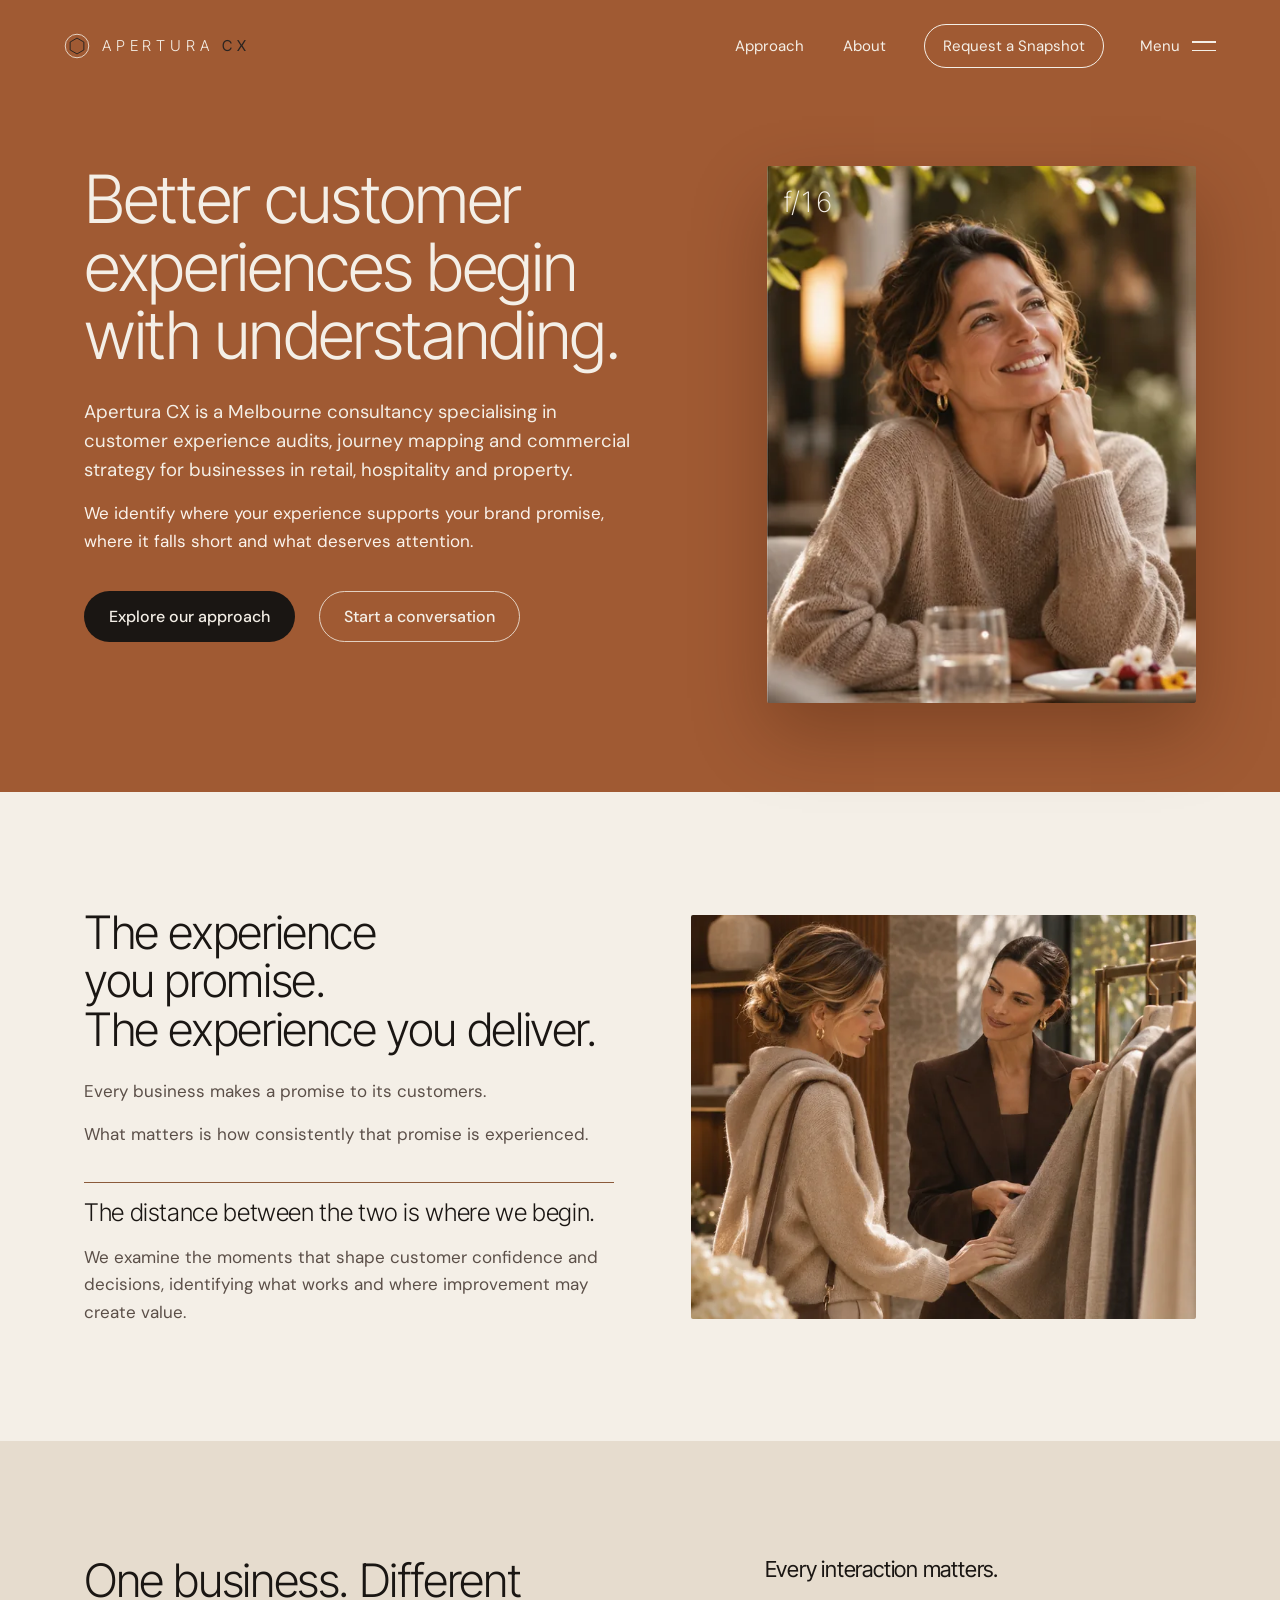
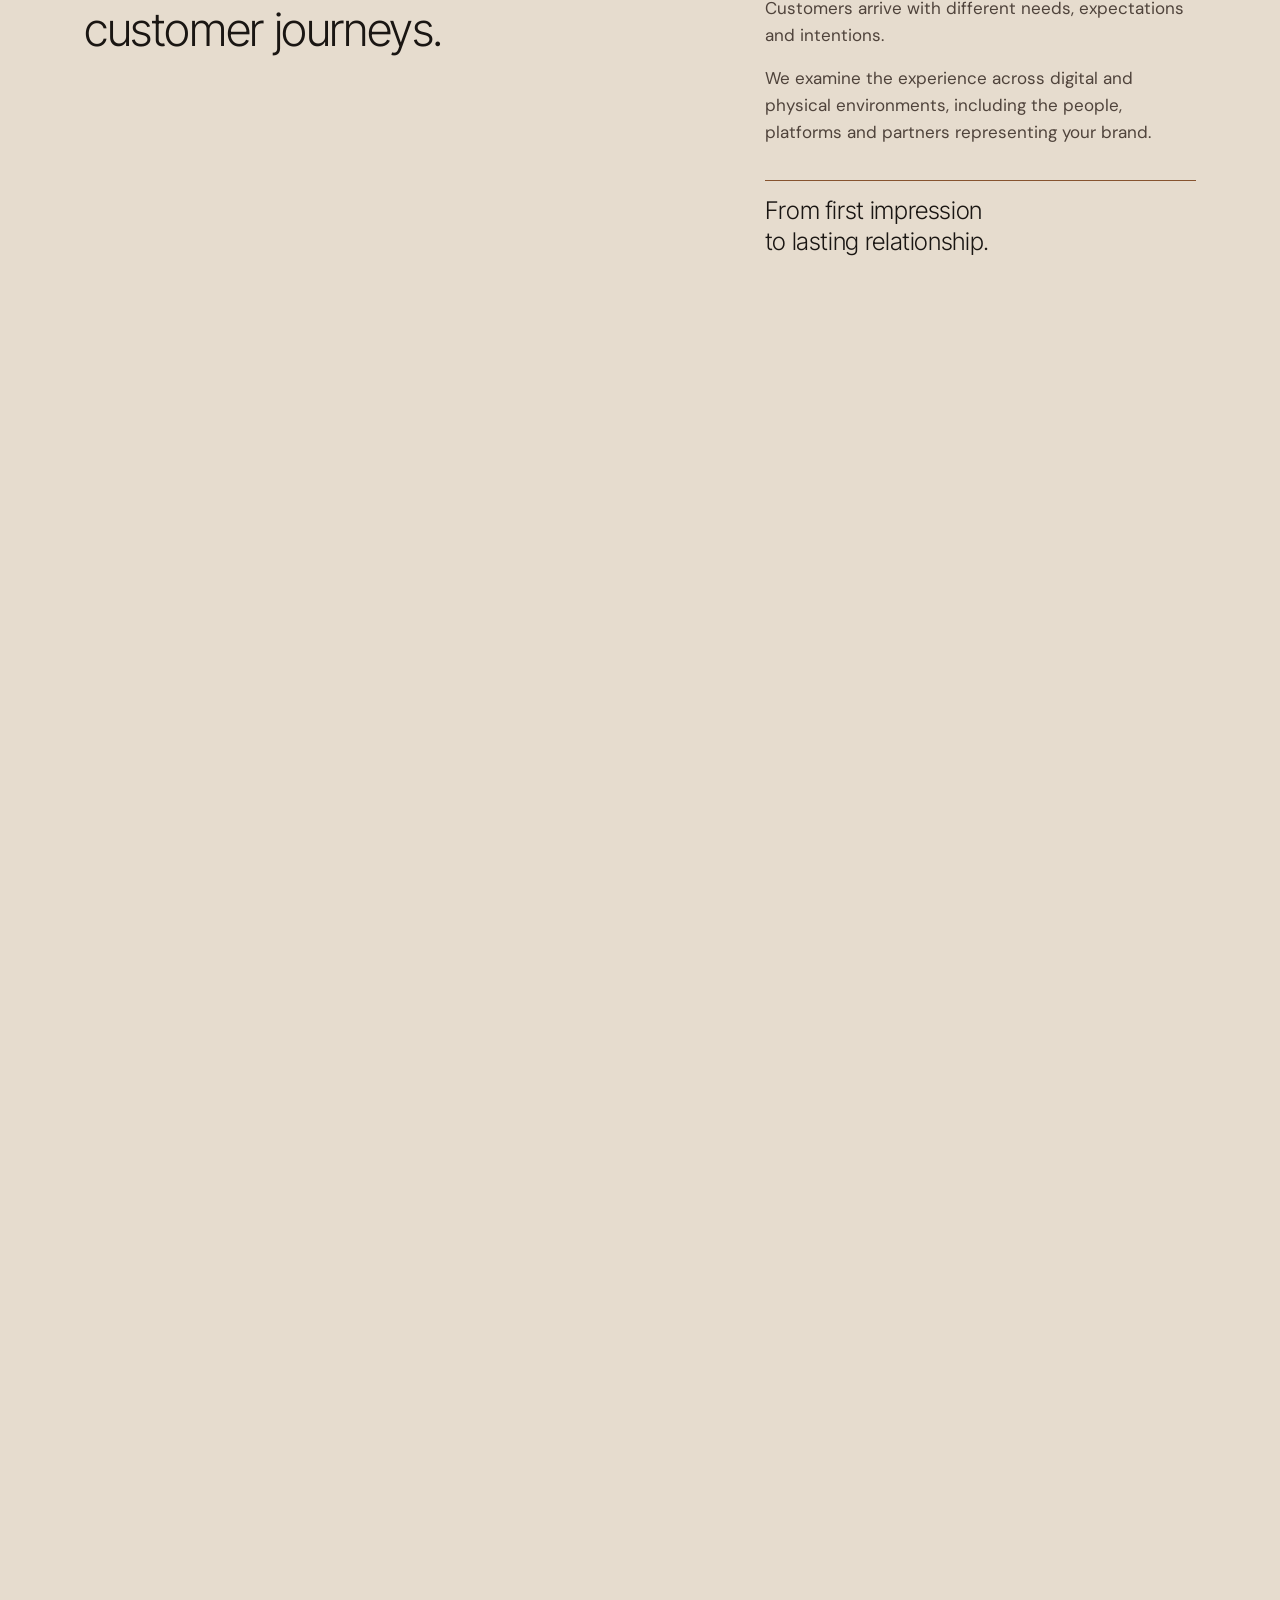
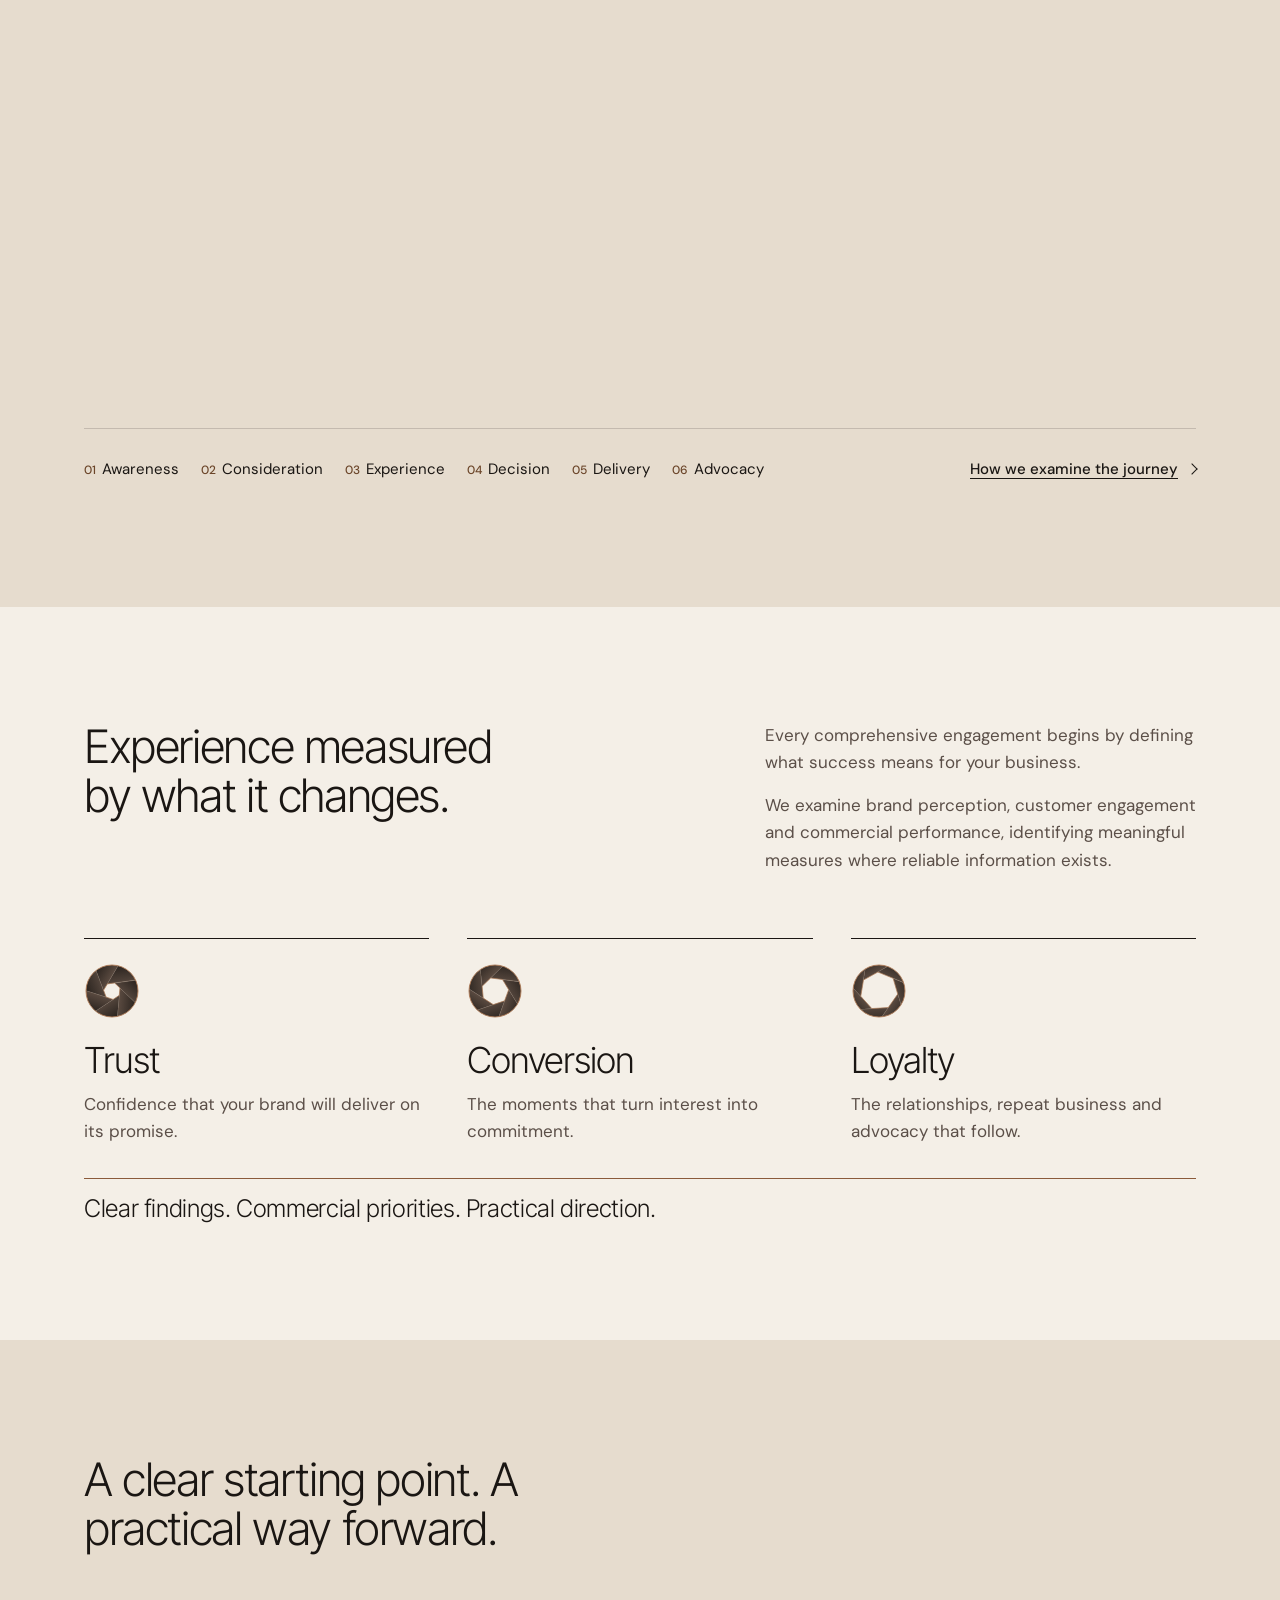
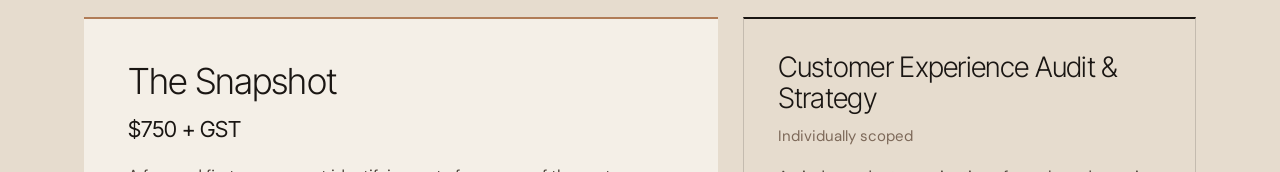
==== commit 4e50f196: "Preview, Snapshot first Co-Authored-By: Claude Opus 5.5 <noreply@anthropic.com> Claude-Session: http" ====
--- a/preview/index.html
+++ b/preview/index.html
@@ -154,18 +154,18 @@
       <h2 id="services-title" class="hx-h2 hx-h2-solo">A clear starting point. A practical way forward.</h2>
       <ul class="hx-services hx-services-two">
         <li class="hx-service hx-service-lead">
+          <h3>The Snapshot</h3>
+          <p class="hx-price">$750 + GST</p>
+          <p>A focused first assessment identifying up to four areas of the customer experience that deserve closer examination.</p>
+          <p class="hx-receive"><span>You receive</span>A concise, one-page diagnosis.</p>
+          <a class="hx-btn hx-btn-primary" href="begin.html">Request a Snapshot</a>
+        </li>
+        <li class="hx-service">
           <h3>Customer Experience Audit &amp; Strategy</h3>
           <p class="hx-price hx-price-quiet">Individually scoped</p>
           <p>An independent examination of your brand promise, customer journey and commercial priorities.</p>
           <p class="hx-receive"><span>You receive</span>Evidence-based findings and a practical roadmap for improvement.</p>
-          <a class="hx-btn hx-btn-primary" href="approach.html#engagements">Explore the engagement</a>
-        </li>
-        <li class="hx-service">
-          <h3>The Snapshot</h3>
-          <p class="hx-price">$750 + GST</p>
-          <p>A focused first assessment identifying up to four areas of the customer experience that deserve closer examination.</p>
-          <p class="hx-receive"><span>You receive</span>A concise, one-page diagnosis.</p>
-          <a class="hx-btn hx-btn-secondary" href="begin.html">Request a Snapshot</a>
+          <a class="hx-btn hx-btn-secondary" href="approach.html#engagements">Explore the engagement</a>
         </li>
       </ul>
       <p class="hx-support">Additional specialist support is available for implementation, service standards, team experience and ongoing advisory.</p>
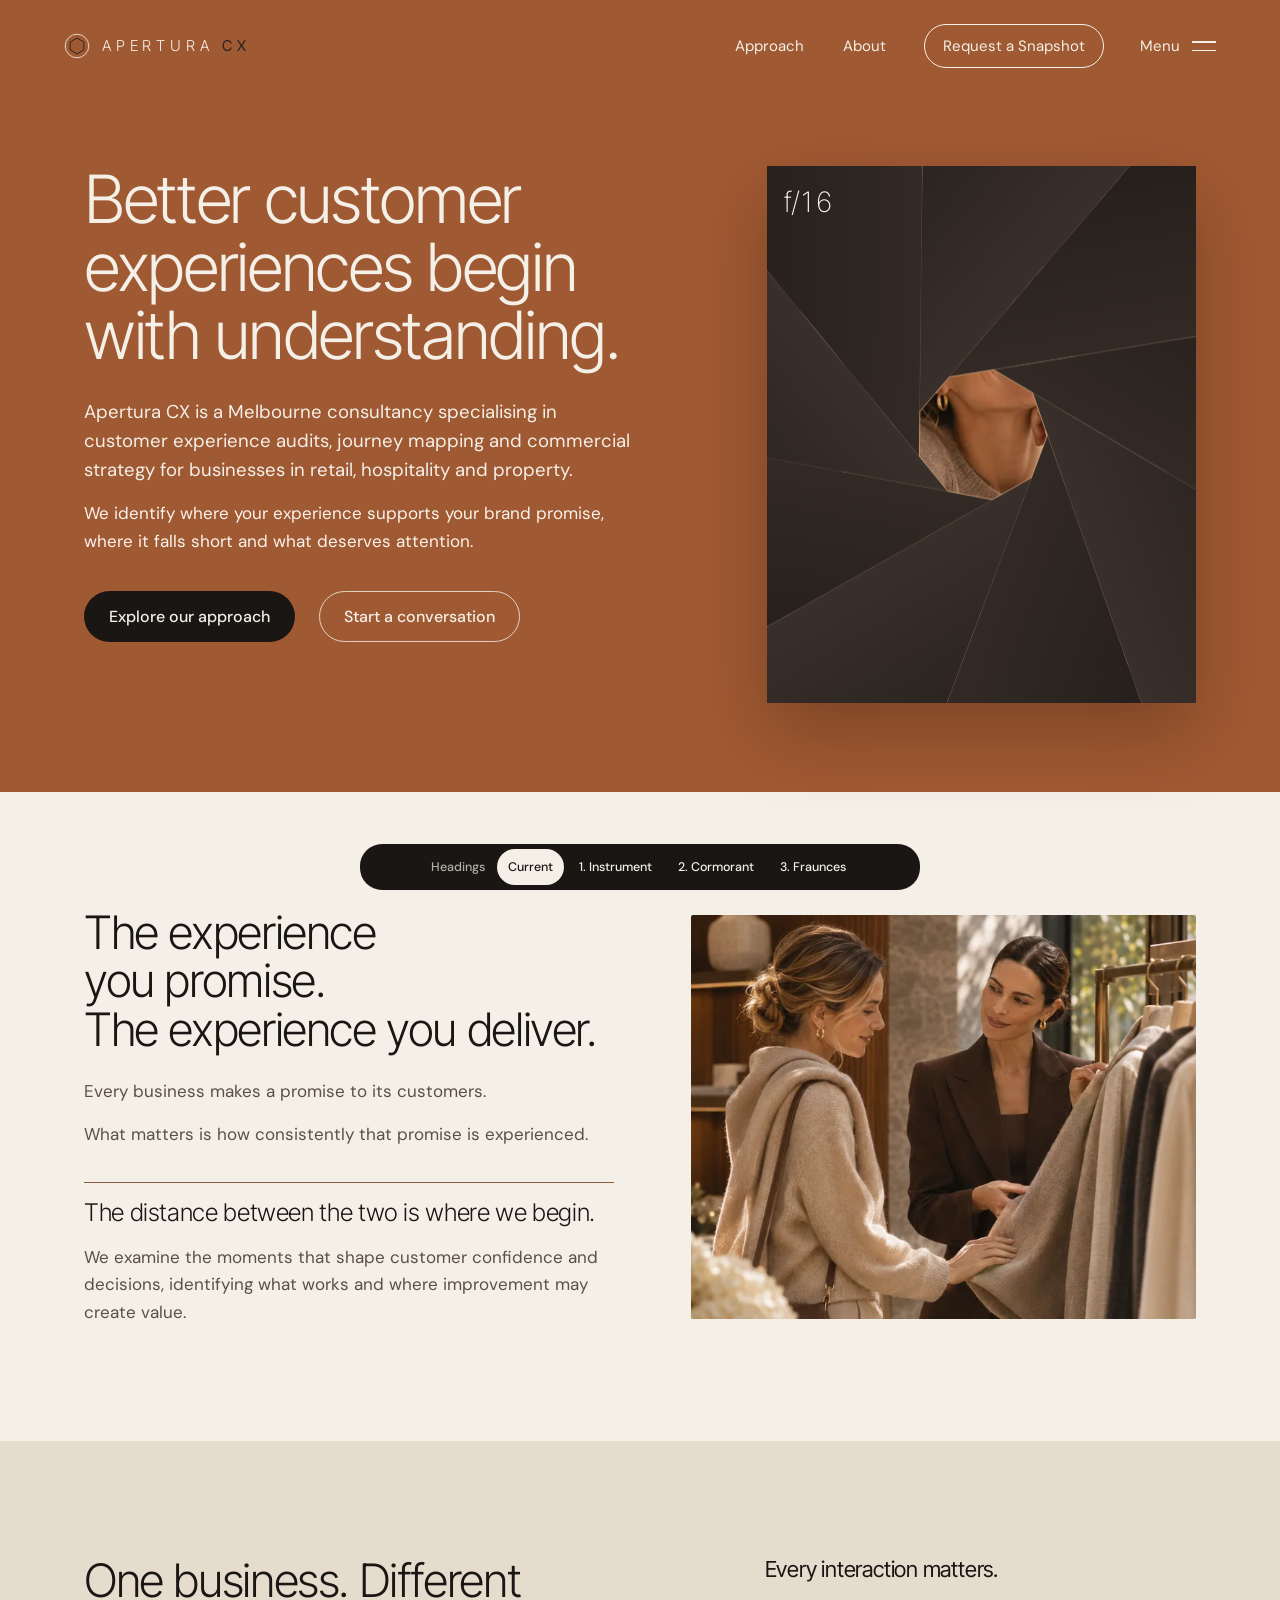
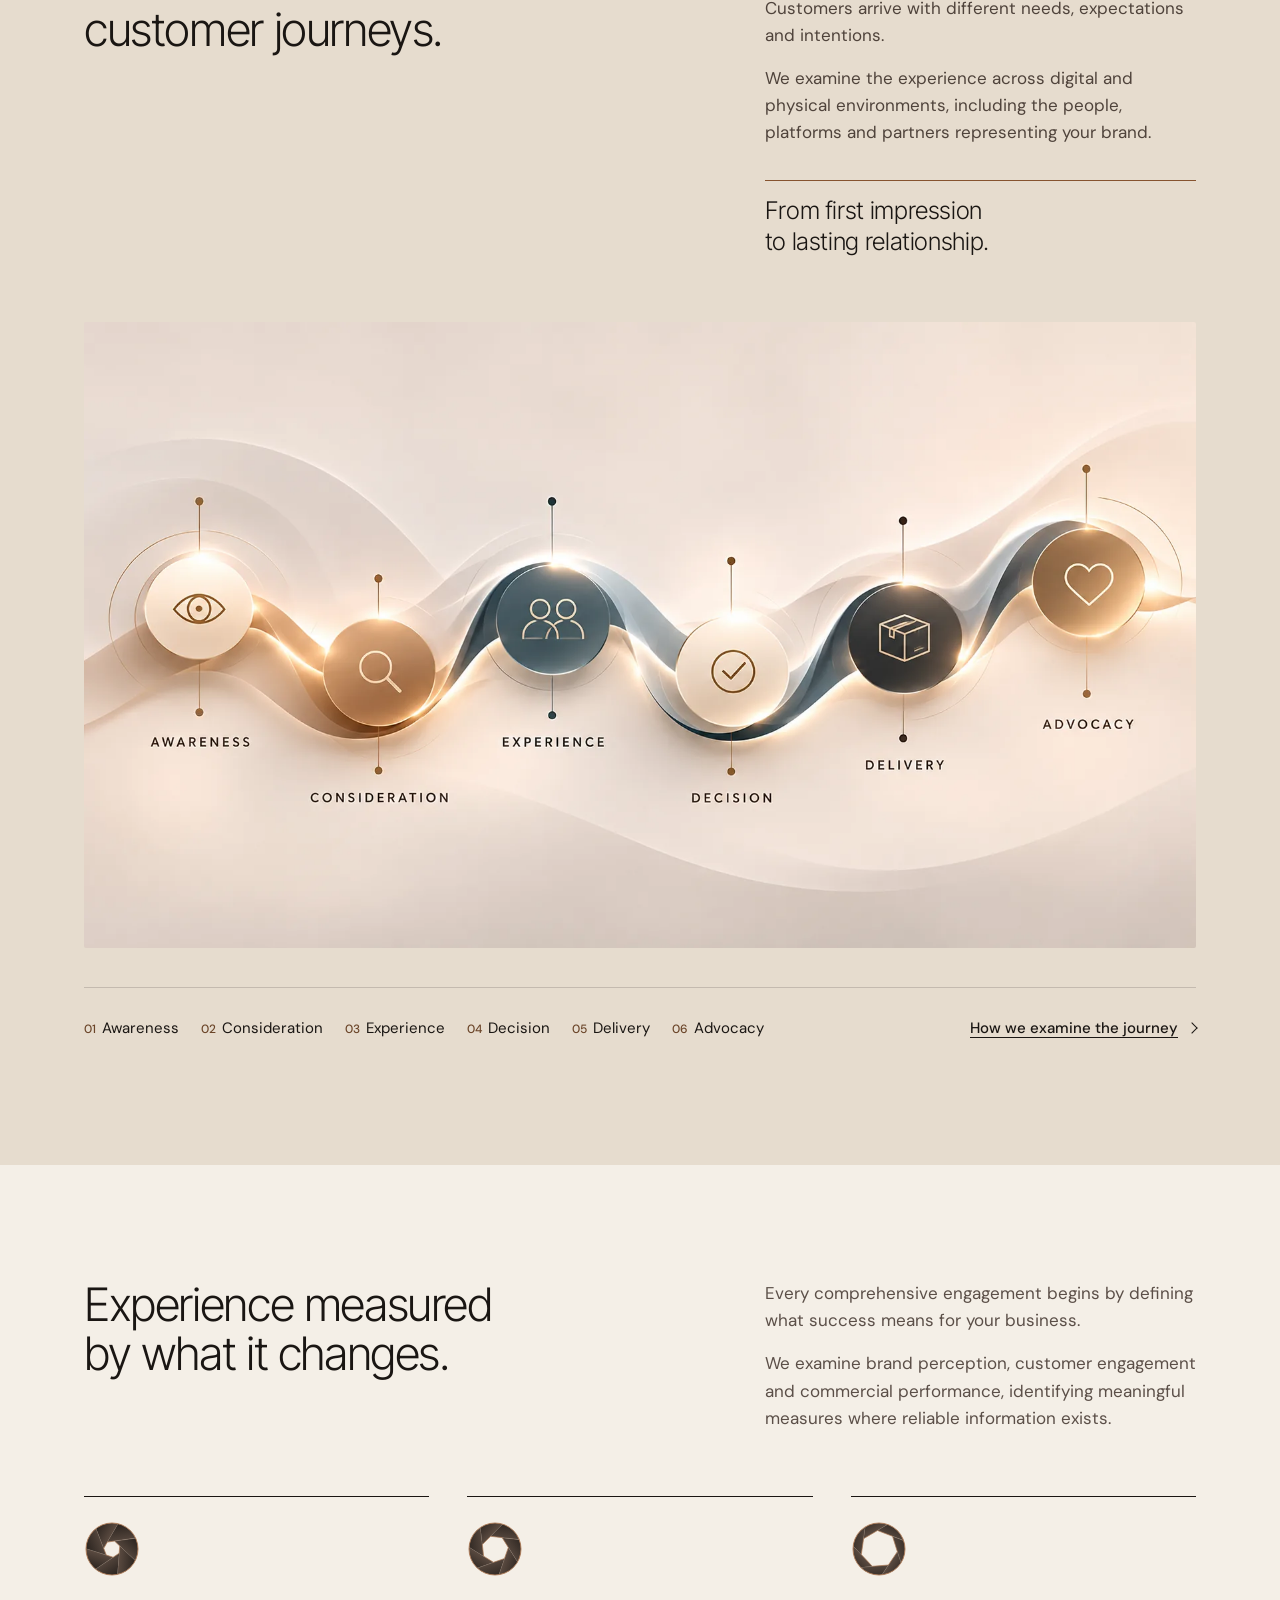
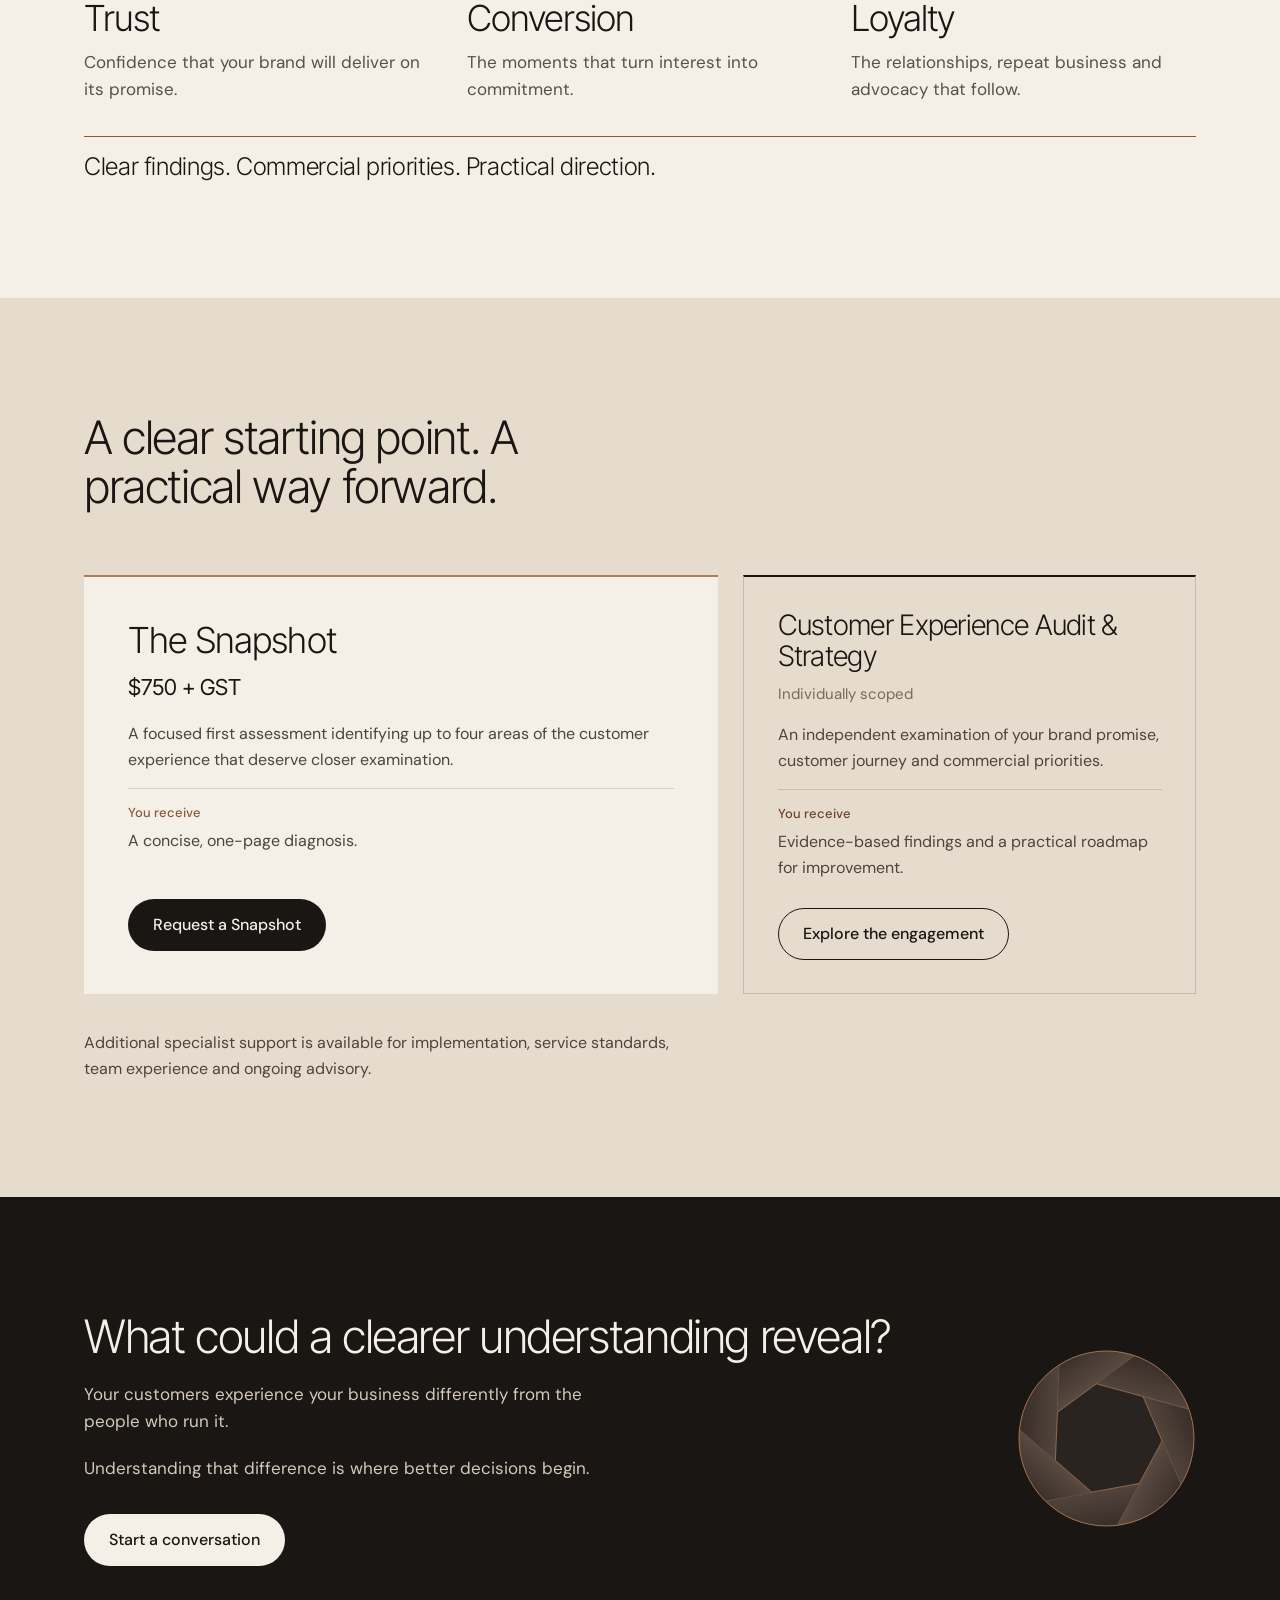
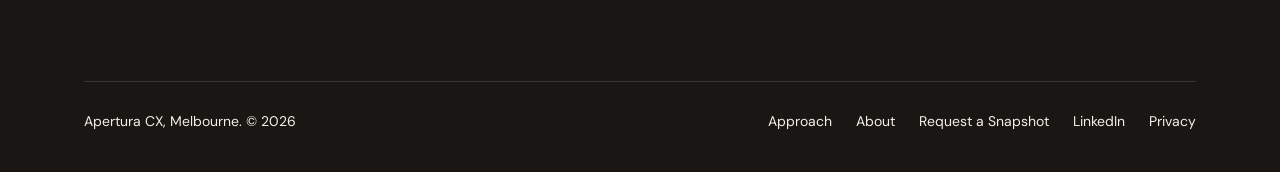
==== commit 2e5d54fa: "Preview, serif heading comparison Co-Authored-By: Claude Opus 5.5 <noreply@anthropic.com> Claude-Ses" ====
--- a/preview/index.html
+++ b/preview/index.html
@@ -21,6 +21,15 @@
 <script>
   /* Only play the landing sequence when motion is welcome; without script the page simply shows in focus. */
   if (!matchMedia('(prefers-reduced-motion: reduce)').matches) document.documentElement.classList.add('hx-intro');
+</script>
+<script>
+/* Preview only. ?type=1, 2 or 3 sets a serif heading option, ?type=0 the current sans. The choice follows you between pages. */
+(() => {
+  let t = new URLSearchParams(location.search).get('type');
+  try { if (t !== null) sessionStorage.setItem('apType', t); else t = sessionStorage.getItem('apType'); } catch (e) {}
+  if (t === '1' || t === '2' || t === '3') document.documentElement.classList.add('type-s' + t);
+  window.__apType = t || '0';
+})();
 </script>
 </head>
 <body class="home-v2 on-bronze">
@@ -370,5 +379,8 @@
   all.forEach(d => d.addEventListener('toggle', () => { if (d.open) all.forEach(o => { if (o !== d && o.open) o.open = false; }); }));
 })();
 </script>
+<nav class="type-switch" aria-label="Heading typeface comparison"><span>Headings</span><a href="?type=0" data-t="0">Current</a><a href="?type=1" data-t="1">1. Instrument</a><a href="?type=2" data-t="2">2. Cormorant</a><a href="?type=3" data-t="3">3. Fraunces</a></nav>
+<style>.type-switch{position:fixed;left:max(10px,env(safe-area-inset-left,0px));right:max(10px,env(safe-area-inset-right,0px));bottom:calc(10px + env(safe-area-inset-bottom,0px));z-index:60;display:flex;flex-wrap:wrap;justify-content:center;gap:4px;align-items:center;background:#1A1613;color:#F4EFE7;padding:5px;border-radius:22px;font:500 12.5px "DM Sans",sans-serif;box-shadow:0 0 0 1px rgba(244,239,231,.2);max-width:560px;margin:0 auto}.type-switch span{padding:0 8px;opacity:.7}.type-switch a{color:#F4EFE7;text-decoration:none;padding:9px 11px;border-radius:999px;min-height:36px;display:inline-flex;align-items:center}.type-switch a[aria-current]{background:#F4EFE7;color:#1A1613}@media (max-width:480px){.type-switch span{display:none}.type-switch a{padding:8px 9px;font-size:12px}}</style>
+<script>(() => { const a = document.querySelector('.type-switch a[data-t="' + (window.__apType || '0') + '"]'); a && a.setAttribute('aria-current', 'true'); })();</script>
 </body>
 </html>
--- a/preview/site.css
+++ b/preview/site.css
@@ -942,3 +942,18 @@
 @media (max-width:860px){.form-layout{grid-template-columns:minmax(0,1fr)}}
 @media (max-width:560px){.br-d{display:none}}
 .hx-services-two .hx-service:not(.hx-service-lead) .hx-receive span{color:#6B4529}
+
+/* ---------- Serif heading comparison (preview only until a typeface is approved) ---------- */
+@font-face{font-family:"Instrument Serif";font-weight:400;font-style:normal;font-display:swap;src:url(fonts/instrument-serif-latin-400-normal.woff2) format("woff2")}
+@font-face{font-family:"Instrument Serif";font-weight:400;font-style:italic;font-display:swap;src:url(fonts/instrument-serif-latin-400-italic.woff2) format("woff2")}
+@font-face{font-family:"Cormorant Garamond";font-weight:400;font-style:normal;font-display:swap;src:url(fonts/cormorant-garamond-latin-400-normal.woff2) format("woff2")}
+@font-face{font-family:"Cormorant Garamond";font-weight:500;font-style:normal;font-display:swap;src:url(fonts/cormorant-garamond-latin-500-normal.woff2) format("woff2")}
+@font-face{font-family:"Cormorant Garamond";font-weight:500;font-style:italic;font-display:swap;src:url(fonts/cormorant-garamond-latin-500-italic.woff2) format("woff2")}
+@font-face{font-family:"Fraunces";font-weight:300;font-style:normal;font-display:swap;src:url(fonts/fraunces-latin-300-normal.woff2) format("woff2")}
+@font-face{font-family:"Fraunces";font-weight:300;font-style:italic;font-display:swap;src:url(fonts/fraunces-latin-300-italic.woff2) format("woff2")}
+:root{--serif:none}
+.type-s1{--serif:"Instrument Serif",Georgia,"Times New Roman",serif;--s-w:400;--s-ls:-.012em;--s-adj:.58;--s-lh:1.02}
+.type-s2{--serif:"Cormorant Garamond",Georgia,"Times New Roman",serif;--s-w:500;--s-ls:-.012em;--s-adj:.41;--s-lh:1.02}
+.type-s3{--serif:"Fraunces",Georgia,"Times New Roman",serif;--s-w:300;--s-ls:-.025em;--s-adj:.44;--s-lh:1.04}
+:is(.type-s1,.type-s2,.type-s3) :is(.hx-h1,.hx-h2,.page-intro h1,.sec-head h2,.sec-title,.invite h2,.fee-big,.tags3 h3,.hx-measures h3,.offer h3,.hx-service h3,.people-grid h3){font-family:var(--serif)!important;font-weight:var(--s-w)!important;letter-spacing:var(--s-ls)!important;line-height:var(--s-lh)!important;font-size-adjust:var(--s-adj)}
+:is(.type-s1,.type-s2,.type-s3) .breakout{font-family:var(--serif)!important;font-style:italic;font-weight:var(--s-w)!important;letter-spacing:0;font-size-adjust:var(--s-adj)}
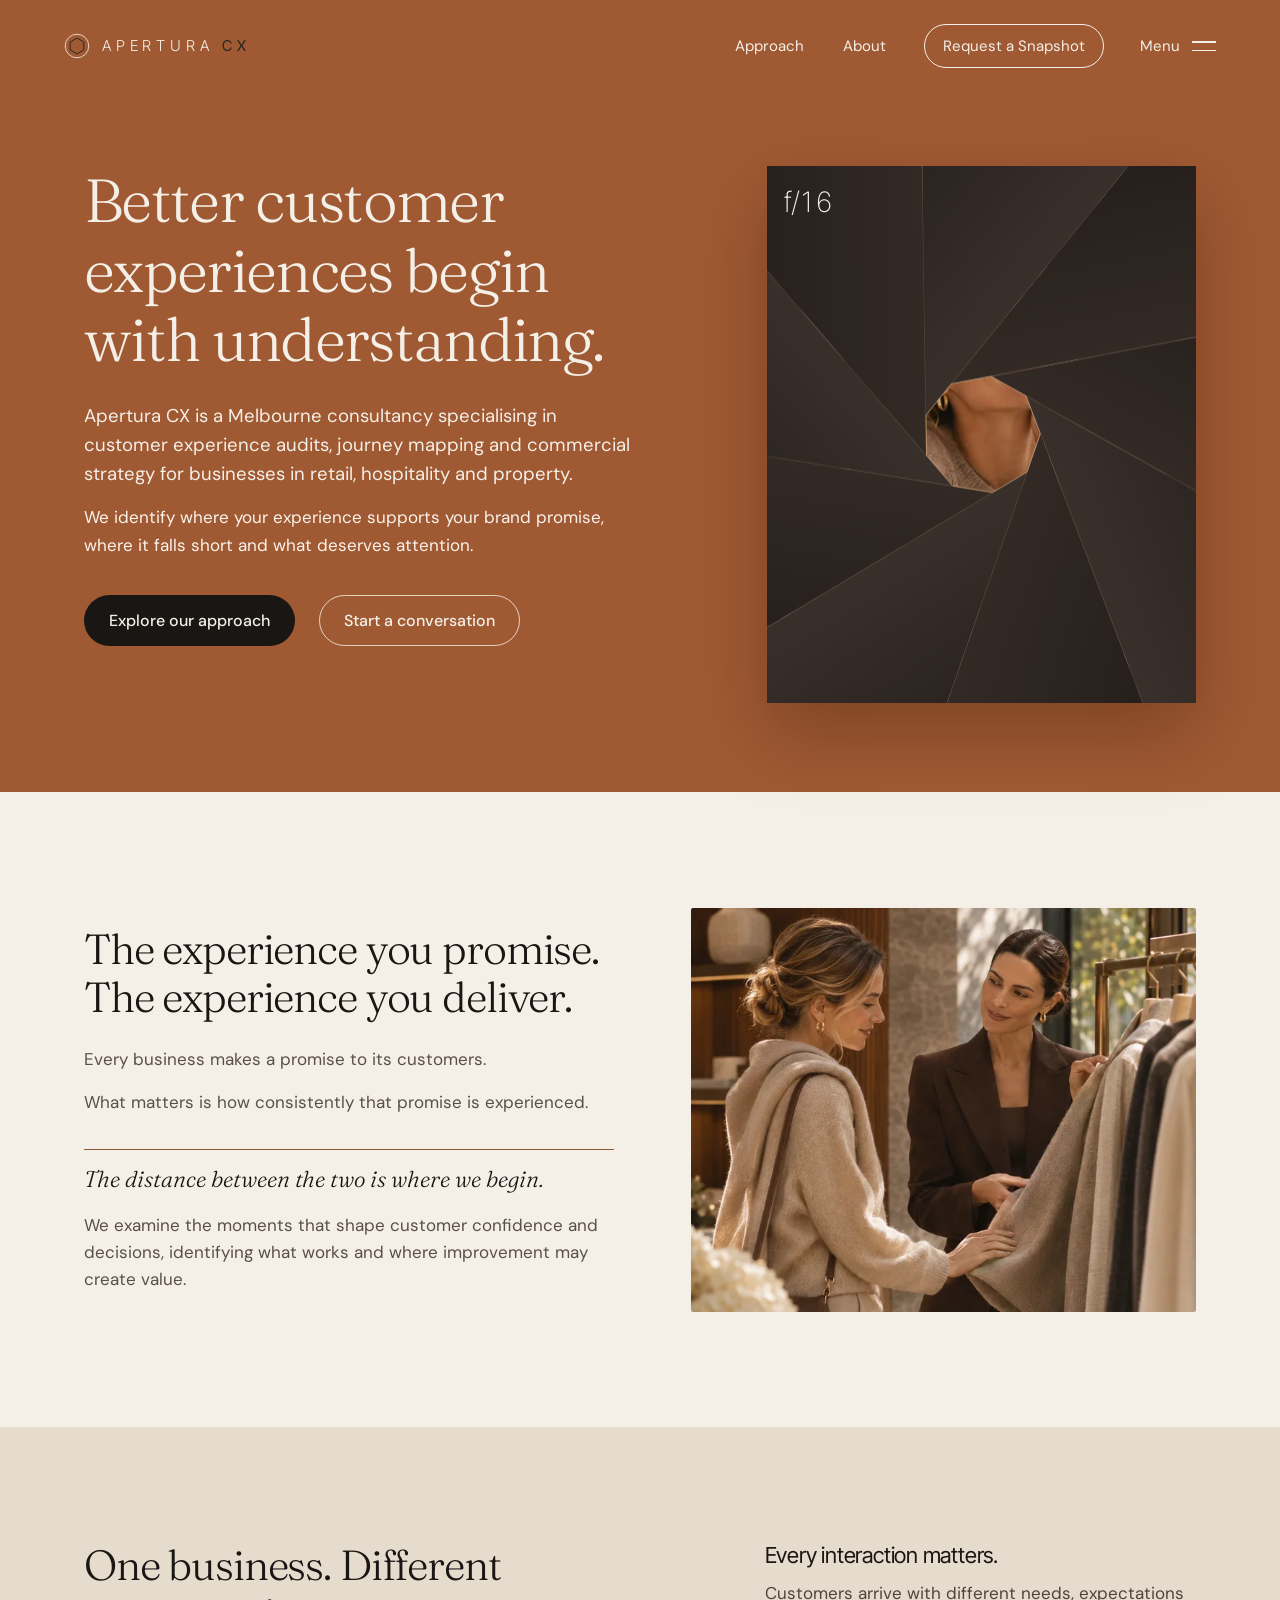
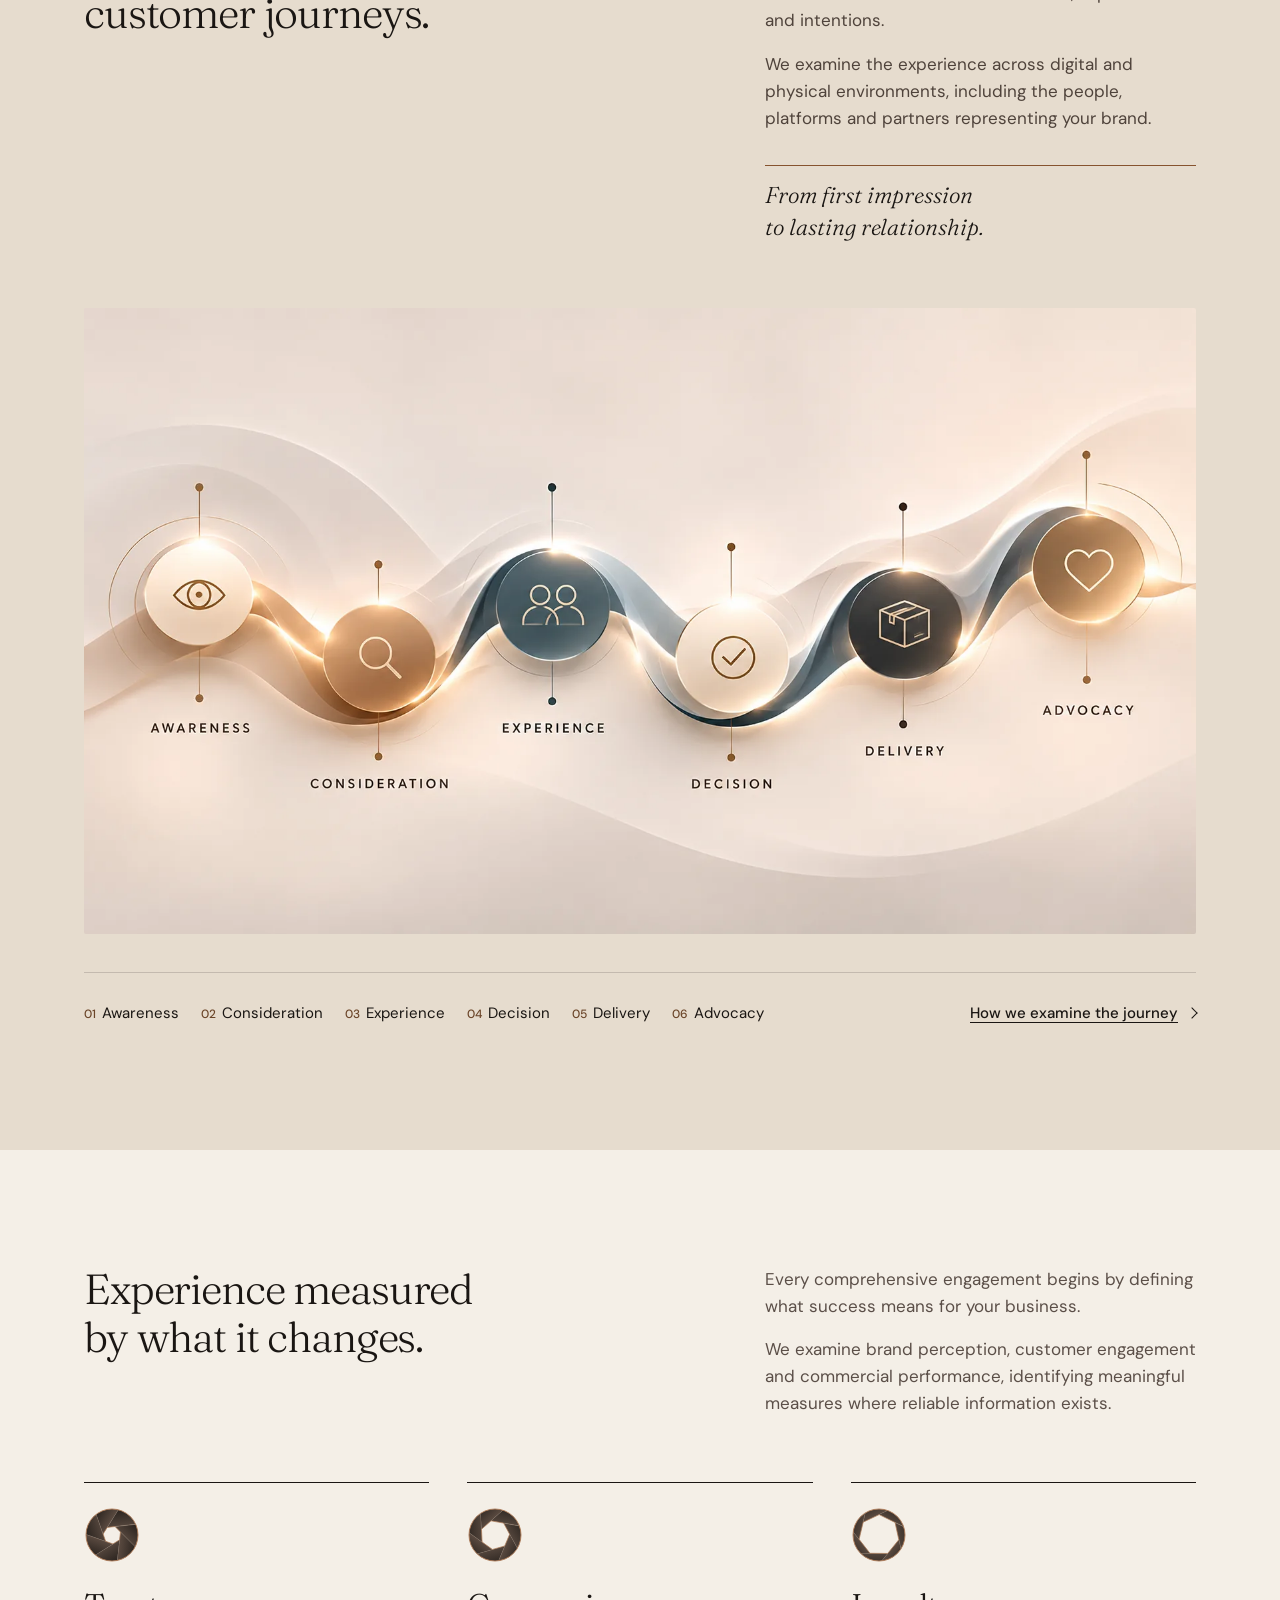
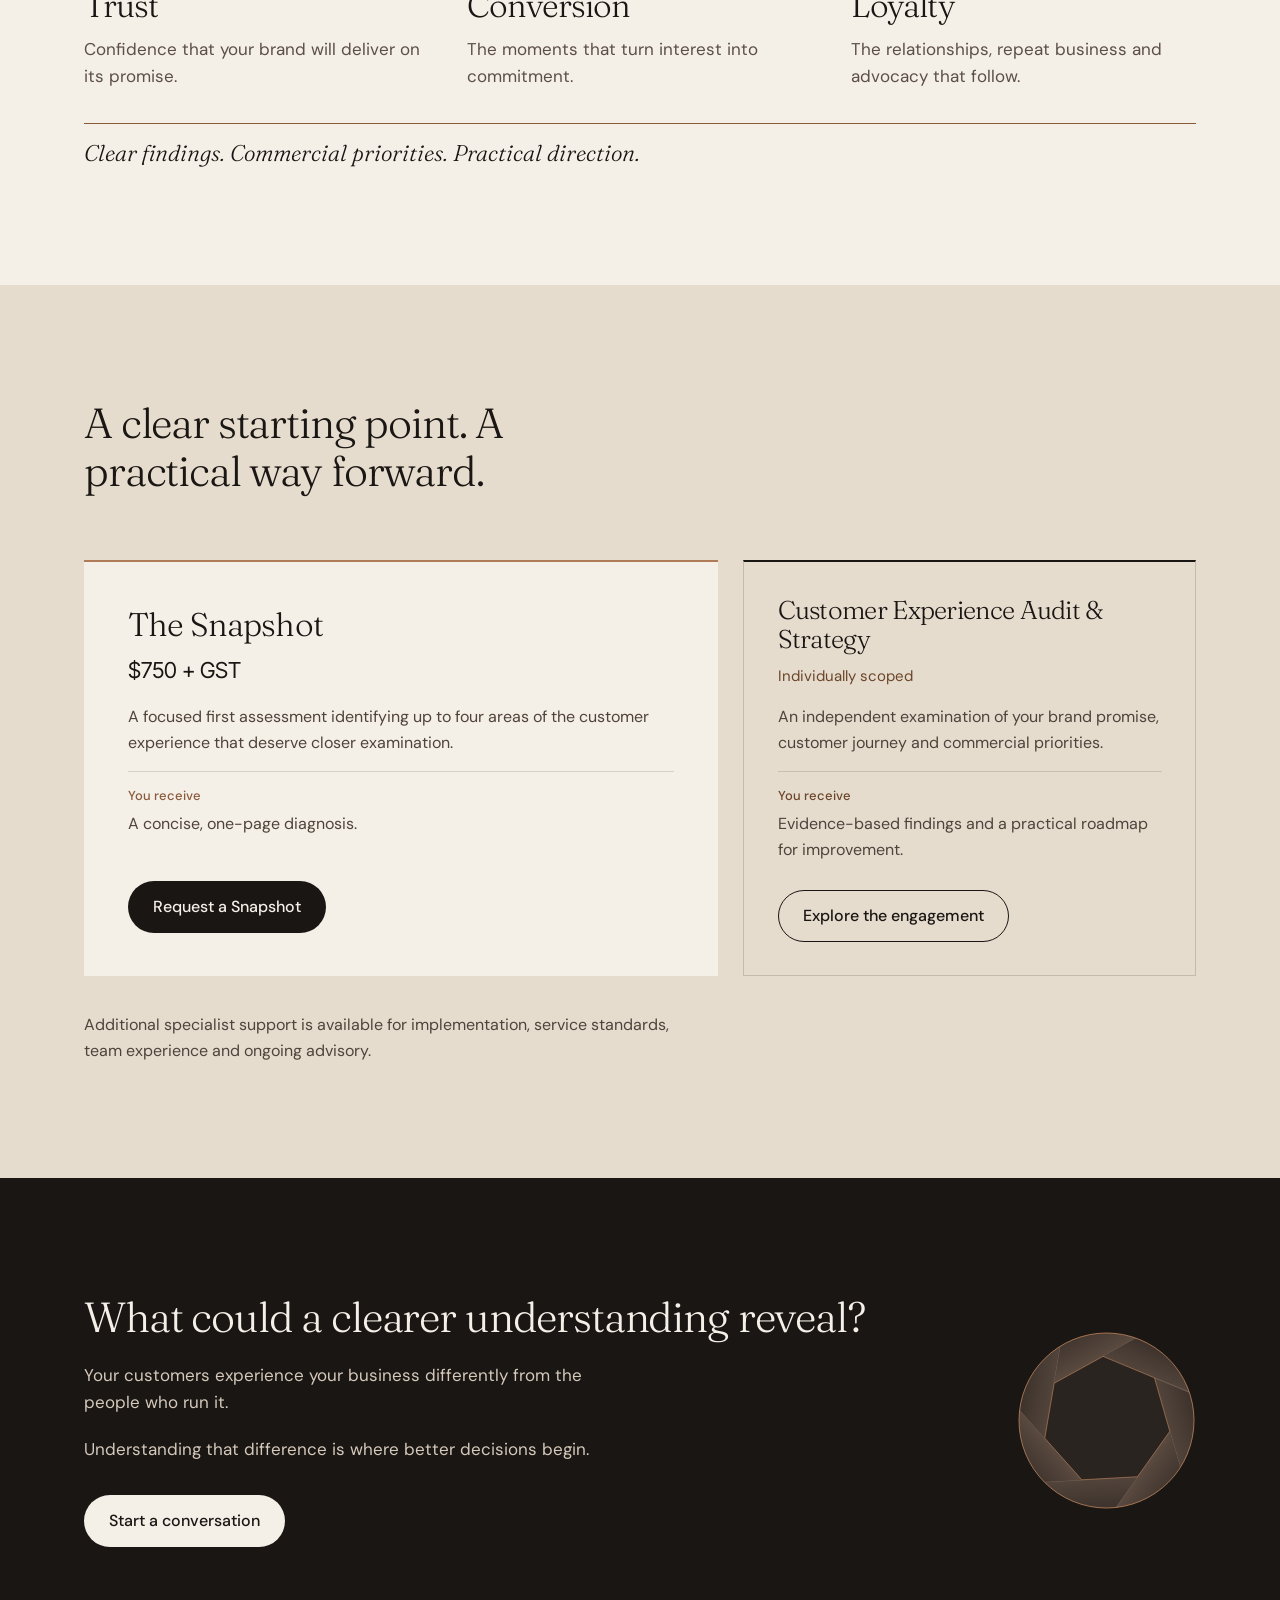
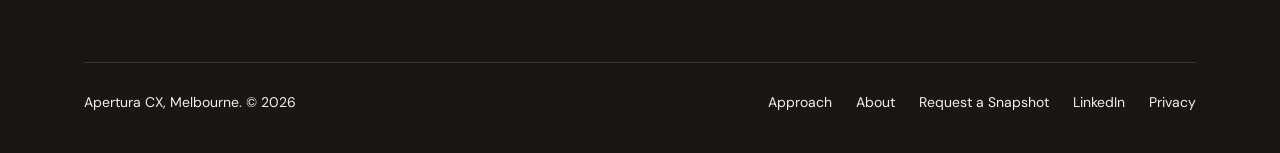
==== commit 503b900e: "Preview, Fraunces headings Co-Authored-By: Claude Opus 5.5 <noreply@anthropic.com> Claude-Session: h" ====
--- a/preview/index.html
+++ b/preview/index.html
@@ -17,19 +17,11 @@
 <link rel="icon" href="data:image/svg+xml,%3Csvg xmlns='http://www.w3.org/2000/svg' viewBox='0 0 32 32'%3E%3Ccircle cx='16' cy='16' r='15' fill='%231A1613'/%3E%3Cpolygon points='16,5.5 25.09,10.75 25.09,21.25 16,26.5 6.91,21.25 6.91,10.75' fill='%23F4EFE7'/%3E%3C/svg%3E">
 <link rel="preload" href="fonts/inter-tight-latin-300-normal.woff2" as="font" type="font/woff2" crossorigin>
 <link rel="preload" href="fonts/dm-sans-latin-400-normal.woff2" as="font" type="font/woff2" crossorigin>
+<link rel="preload" href="fonts/fraunces-latin-300-normal.woff2" as="font" type="font/woff2" crossorigin>
 <link rel="stylesheet" href="site.css">
 <script>
   /* Only play the landing sequence when motion is welcome; without script the page simply shows in focus. */
   if (!matchMedia('(prefers-reduced-motion: reduce)').matches) document.documentElement.classList.add('hx-intro');
-</script>
-<script>
-/* Preview only. ?type=1, 2 or 3 sets a serif heading option, ?type=0 the current sans. The choice follows you between pages. */
-(() => {
-  let t = new URLSearchParams(location.search).get('type');
-  try { if (t !== null) sessionStorage.setItem('apType', t); else t = sessionStorage.getItem('apType'); } catch (e) {}
-  if (t === '1' || t === '2' || t === '3') document.documentElement.classList.add('type-s' + t);
-  window.__apType = t || '0';
-})();
 </script>
 </head>
 <body class="home-v2 on-bronze">
@@ -379,8 +371,5 @@
   all.forEach(d => d.addEventListener('toggle', () => { if (d.open) all.forEach(o => { if (o !== d && o.open) o.open = false; }); }));
 })();
 </script>
-<nav class="type-switch" aria-label="Heading typeface comparison"><span>Headings</span><a href="?type=0" data-t="0">Current</a><a href="?type=1" data-t="1">1. Instrument</a><a href="?type=2" data-t="2">2. Cormorant</a><a href="?type=3" data-t="3">3. Fraunces</a></nav>
-<style>.type-switch{position:fixed;left:max(10px,env(safe-area-inset-left,0px));right:max(10px,env(safe-area-inset-right,0px));bottom:calc(10px + env(safe-area-inset-bottom,0px));z-index:60;display:flex;flex-wrap:wrap;justify-content:center;gap:4px;align-items:center;background:#1A1613;color:#F4EFE7;padding:5px;border-radius:22px;font:500 12.5px "DM Sans",sans-serif;box-shadow:0 0 0 1px rgba(244,239,231,.2);max-width:560px;margin:0 auto}.type-switch span{padding:0 8px;opacity:.7}.type-switch a{color:#F4EFE7;text-decoration:none;padding:9px 11px;border-radius:999px;min-height:36px;display:inline-flex;align-items:center}.type-switch a[aria-current]{background:#F4EFE7;color:#1A1613}@media (max-width:480px){.type-switch span{display:none}.type-switch a{padding:8px 9px;font-size:12px}}</style>
-<script>(() => { const a = document.querySelector('.type-switch a[data-t="' + (window.__apType || '0') + '"]'); a && a.setAttribute('aria-current', 'true'); })();</script>
 </body>
 </html>
--- a/preview/site.css
+++ b/preview/site.css
@@ -943,17 +943,11 @@
 @media (max-width:560px){.br-d{display:none}}
 .hx-services-two .hx-service:not(.hx-service-lead) .hx-receive span{color:#6B4529}
 
-/* ---------- Serif heading comparison (preview only until a typeface is approved) ---------- */
-@font-face{font-family:"Instrument Serif";font-weight:400;font-style:normal;font-display:swap;src:url(fonts/instrument-serif-latin-400-normal.woff2) format("woff2")}
-@font-face{font-family:"Instrument Serif";font-weight:400;font-style:italic;font-display:swap;src:url(fonts/instrument-serif-latin-400-italic.woff2) format("woff2")}
-@font-face{font-family:"Cormorant Garamond";font-weight:400;font-style:normal;font-display:swap;src:url(fonts/cormorant-garamond-latin-400-normal.woff2) format("woff2")}
-@font-face{font-family:"Cormorant Garamond";font-weight:500;font-style:normal;font-display:swap;src:url(fonts/cormorant-garamond-latin-500-normal.woff2) format("woff2")}
-@font-face{font-family:"Cormorant Garamond";font-weight:500;font-style:italic;font-display:swap;src:url(fonts/cormorant-garamond-latin-500-italic.woff2) format("woff2")}
+/* ---------- Headings in Fraunces (approved 4 November 2026). Body, labels and interface stay in DM Sans. ---------- */
 @font-face{font-family:"Fraunces";font-weight:300;font-style:normal;font-display:swap;src:url(fonts/fraunces-latin-300-normal.woff2) format("woff2")}
 @font-face{font-family:"Fraunces";font-weight:300;font-style:italic;font-display:swap;src:url(fonts/fraunces-latin-300-italic.woff2) format("woff2")}
-:root{--serif:none}
-.type-s1{--serif:"Instrument Serif",Georgia,"Times New Roman",serif;--s-w:400;--s-ls:-.012em;--s-adj:.58;--s-lh:1.02}
-.type-s2{--serif:"Cormorant Garamond",Georgia,"Times New Roman",serif;--s-w:500;--s-ls:-.012em;--s-adj:.41;--s-lh:1.02}
-.type-s3{--serif:"Fraunces",Georgia,"Times New Roman",serif;--s-w:300;--s-ls:-.025em;--s-adj:.44;--s-lh:1.04}
-:is(.type-s1,.type-s2,.type-s3) :is(.hx-h1,.hx-h2,.page-intro h1,.sec-head h2,.sec-title,.invite h2,.fee-big,.tags3 h3,.hx-measures h3,.offer h3,.hx-service h3,.people-grid h3){font-family:var(--serif)!important;font-weight:var(--s-w)!important;letter-spacing:var(--s-ls)!important;line-height:var(--s-lh)!important;font-size-adjust:var(--s-adj)}
-:is(.type-s1,.type-s2,.type-s3) .breakout{font-family:var(--serif)!important;font-style:italic;font-weight:var(--s-w)!important;letter-spacing:0;font-size-adjust:var(--s-adj)}
+@font-face{font-family:"Fraunces Fallback";src:local("Georgia"),local("Times New Roman");size-adjust:104%;ascent-override:94%;descent-override:24%;line-gap-override:0%}
+:root{--serif:"Fraunces","Fraunces Fallback",Georgia,"Times New Roman",serif}
+:is(.hx-h1,.hx-h2,.page-intro h1,.sec-head h2,.sec-title,.invite h2,.fee-big,.tags3 h3,.hx-measures h3,.offer h3,.hx-service h3,.people-grid h3){font-family:var(--serif)!important;font-weight:300!important;letter-spacing:-.025em!important;line-height:1.04!important;font-size-adjust:.44}
+.breakout{font-family:var(--serif)!important;font-style:italic;font-weight:300!important;letter-spacing:0;font-size-adjust:.44}
+.hx-services-two .hx-service:not(.hx-service-lead) .hx-price-quiet{color:#6B4529}
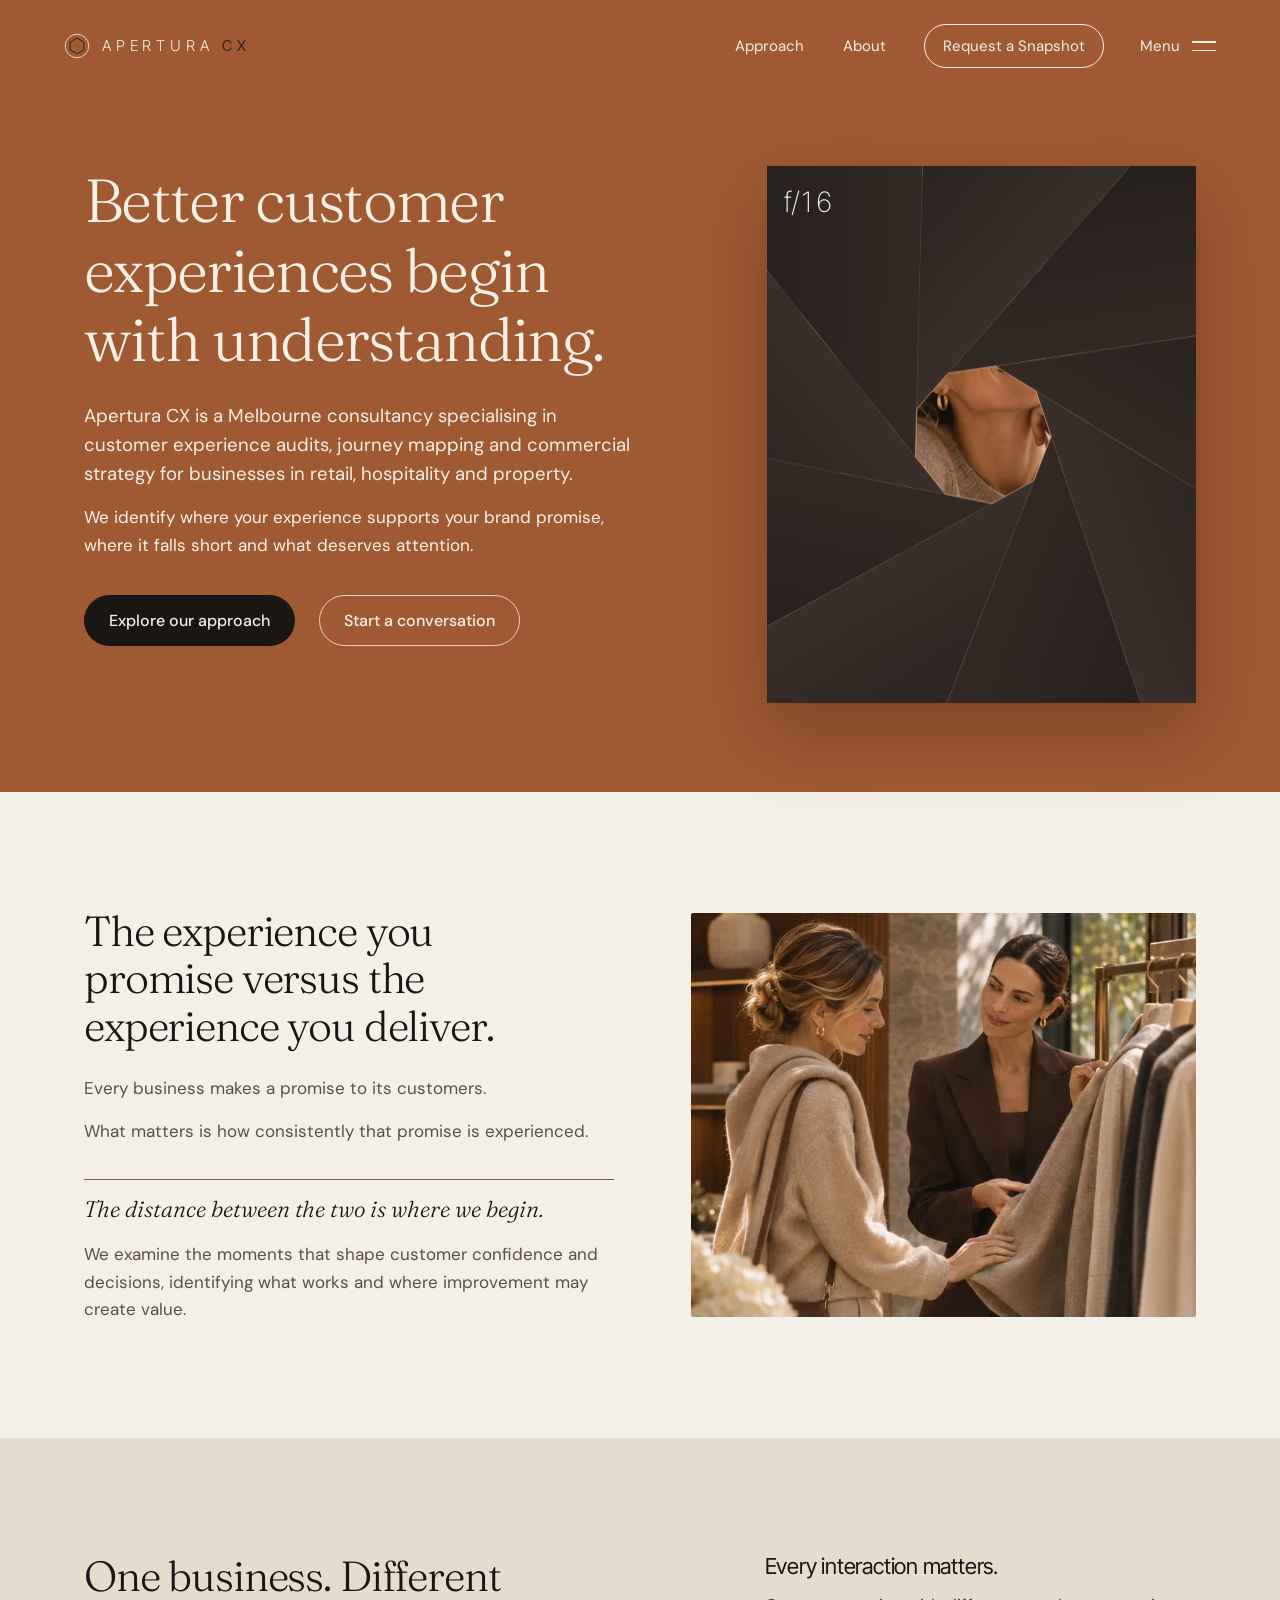
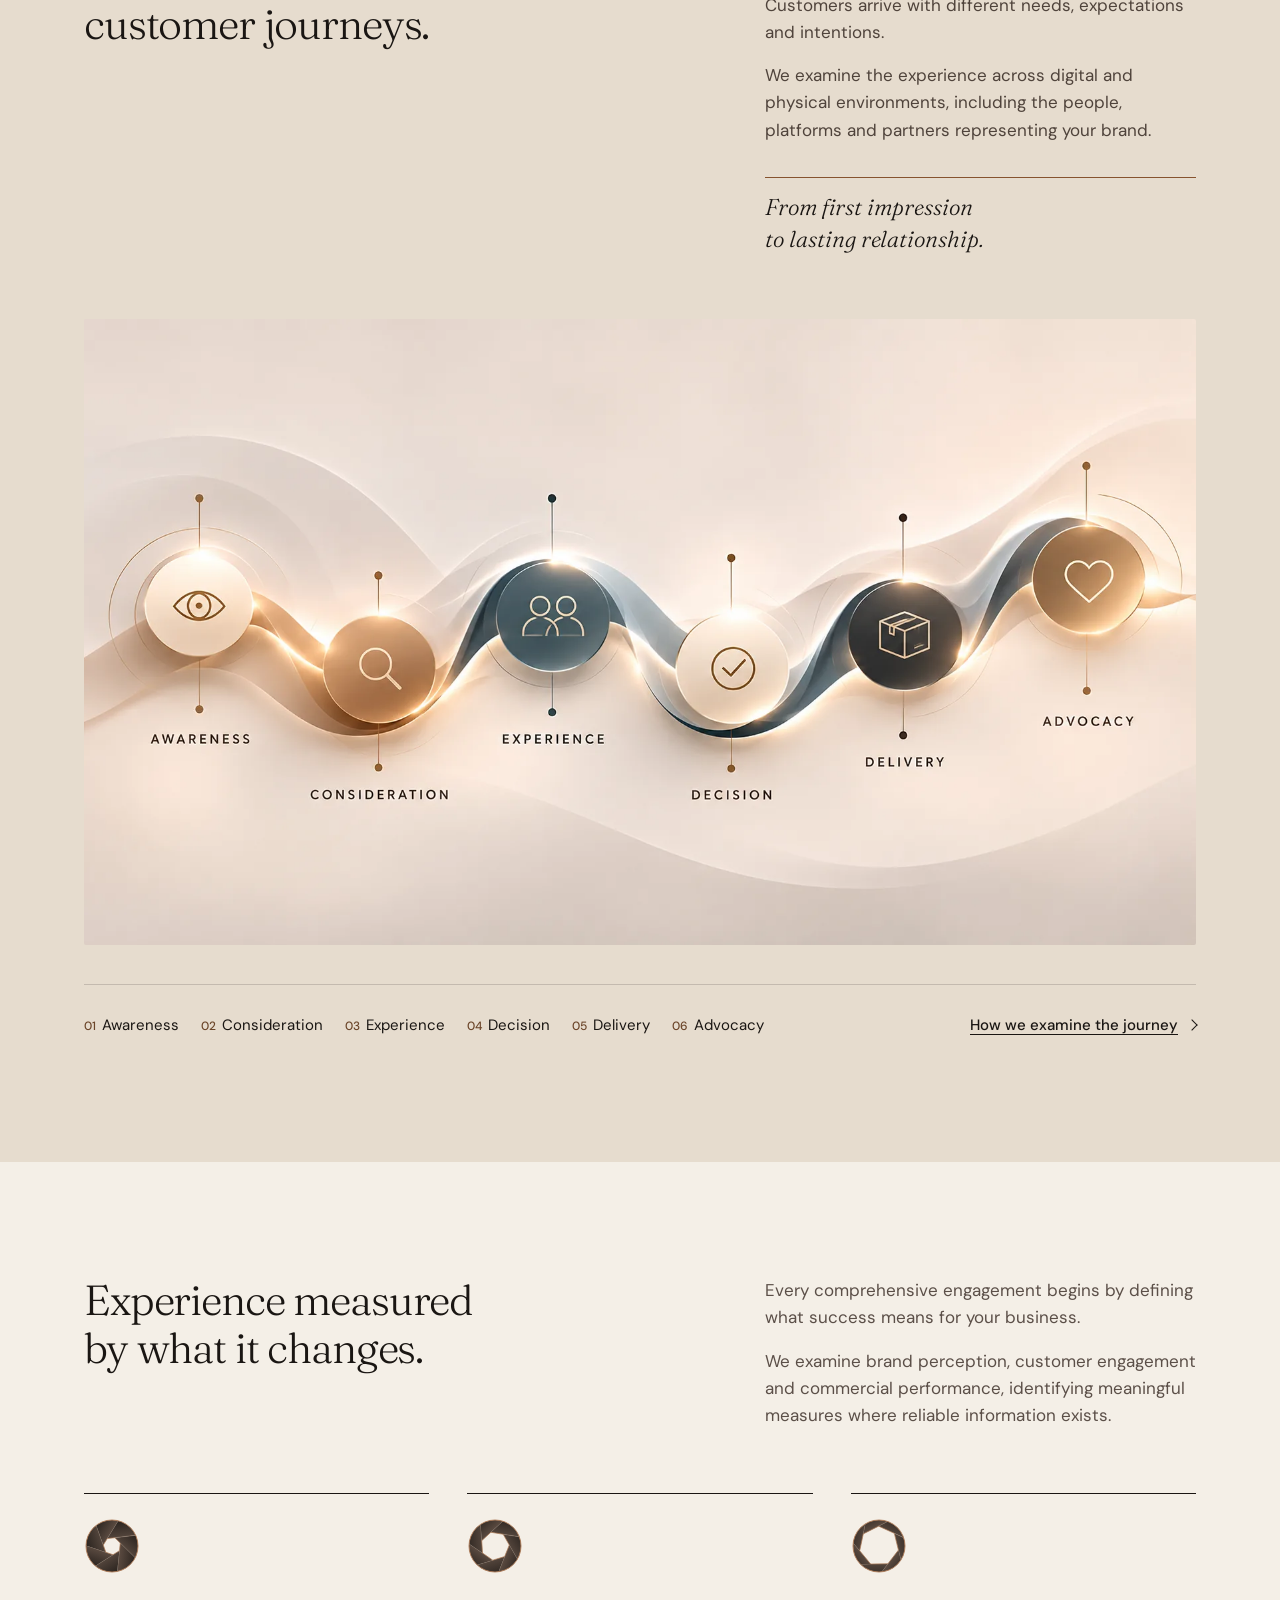
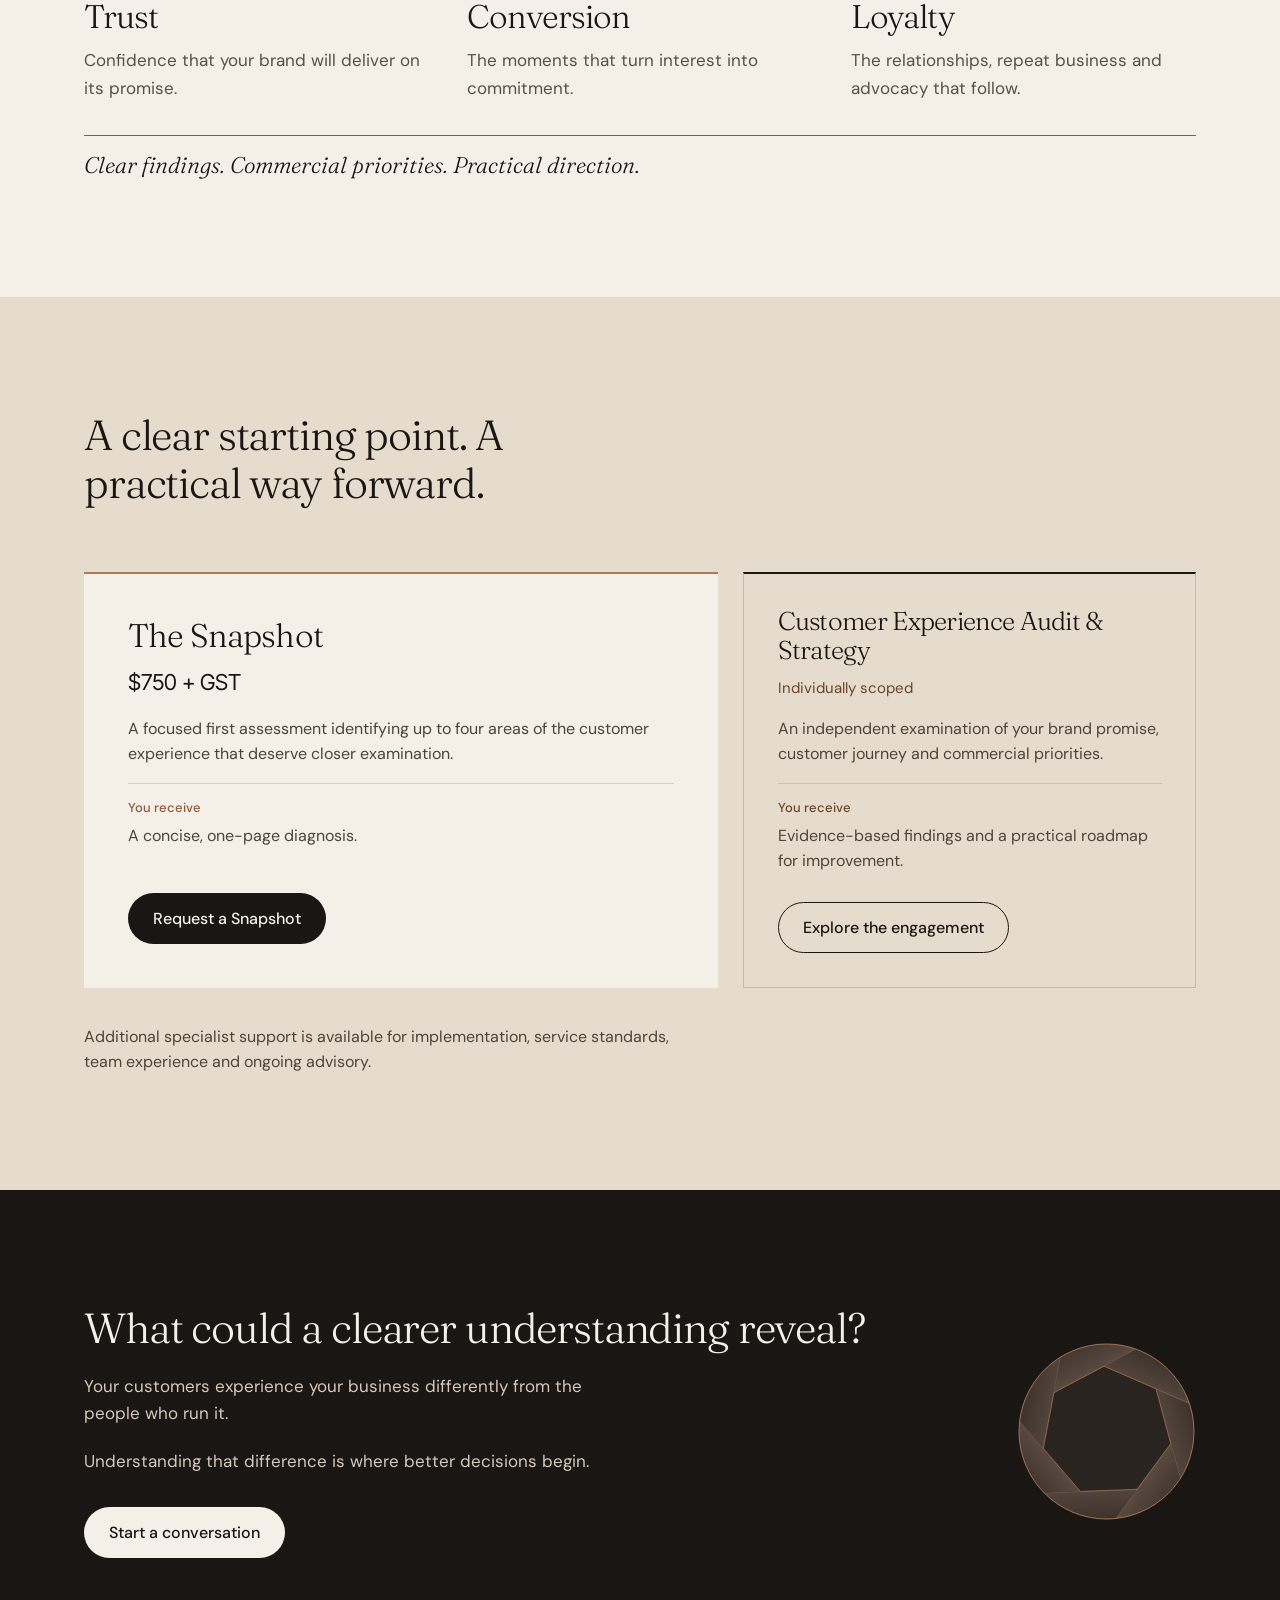
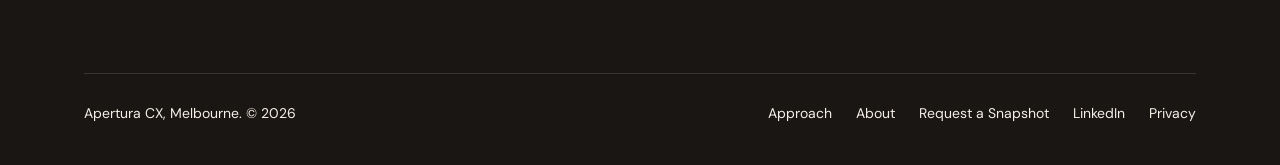
==== commit aef3f52e: "Preview, revised opportunity heading Co-Authored-By: Claude Opus 5.5 <noreply@anthropic.com> Claude-" ====
--- a/preview/index.html
+++ b/preview/index.html
@@ -86,7 +86,7 @@
   <section class="hx-sec field-ivory" aria-labelledby="promise-title">
     <div class="wrap hx-split-media hx-split-copy-first">
       <div class="hx-copy">
-        <h2 id="promise-title" class="hx-h2">The experience you promise. <br class="br-d">The experience you deliver.</h2>
+        <h2 id="promise-title" class="hx-h2">The experience you promise versus the experience you deliver.</h2>
         <p>Every business makes a promise to its customers.</p>
         <p>What matters is how consistently that promise is experienced.</p>
         <p class="breakout">The distance between the two is where we begin.</p>
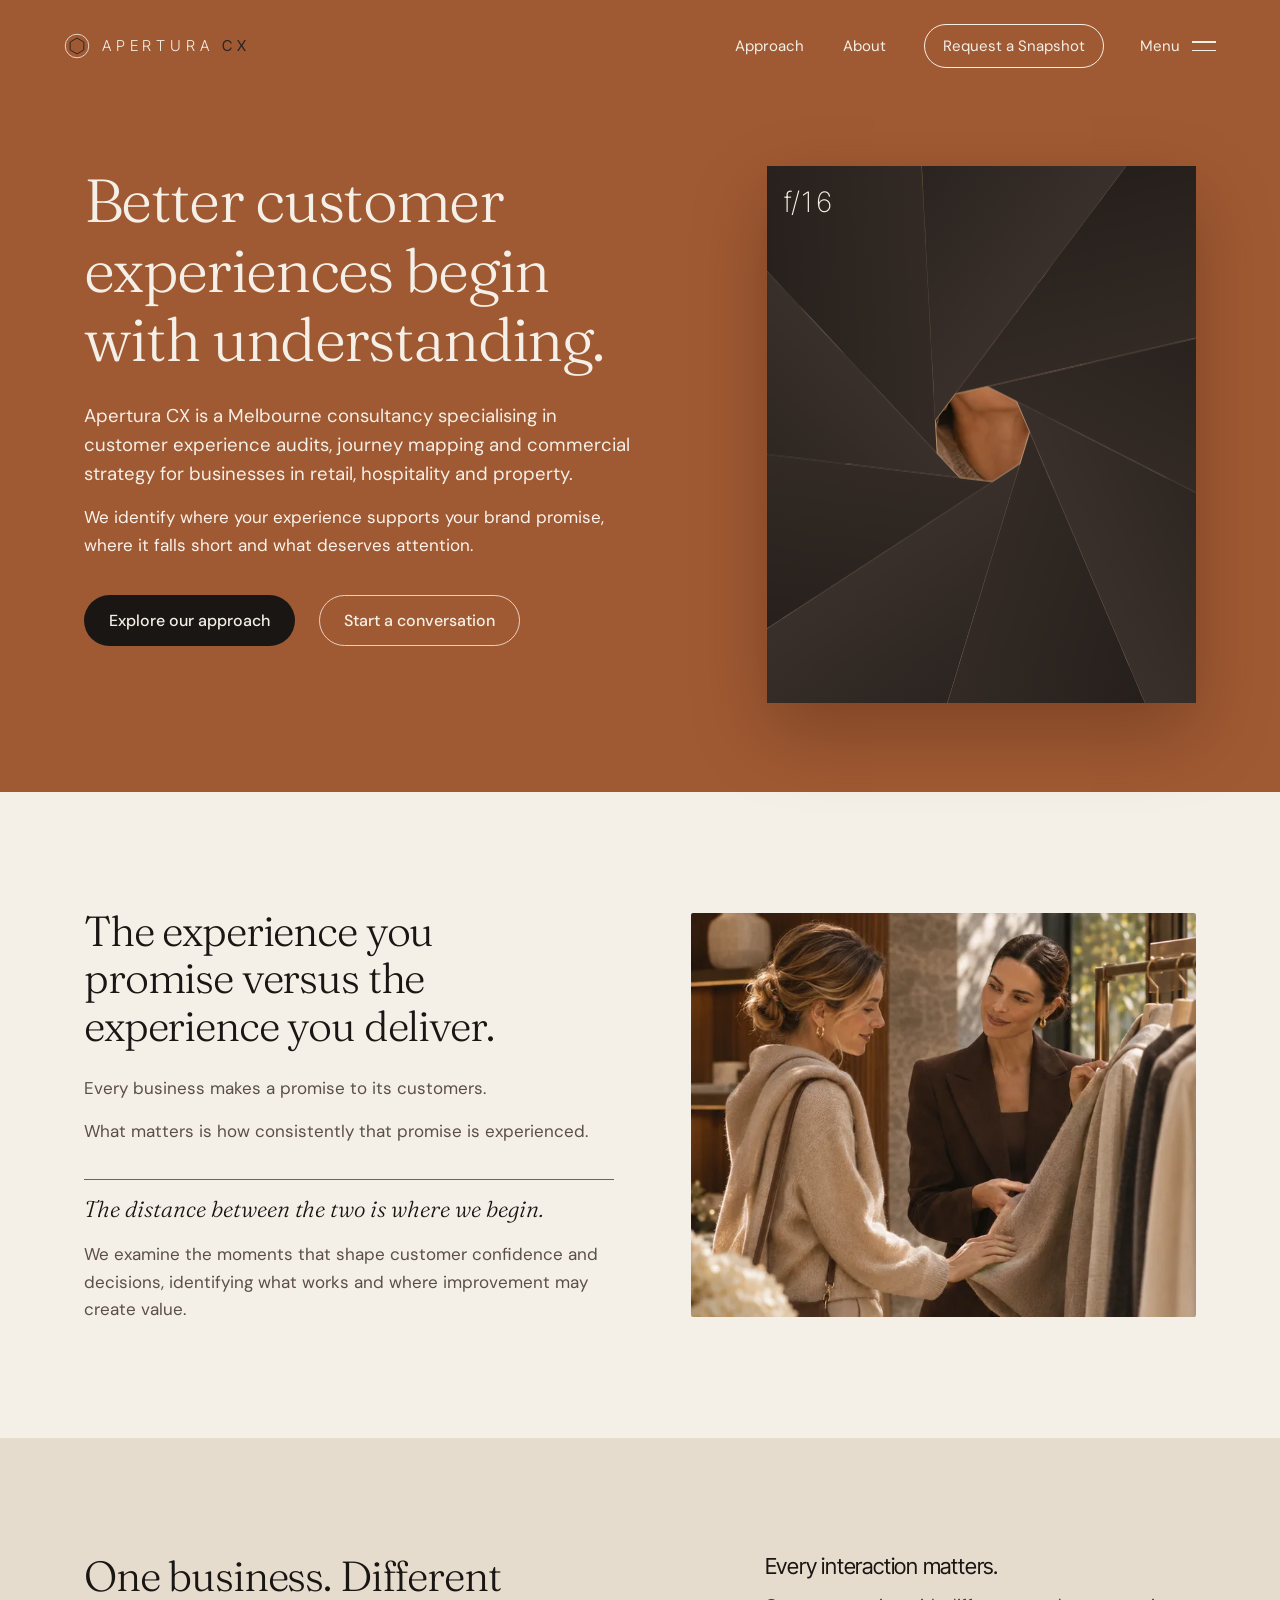
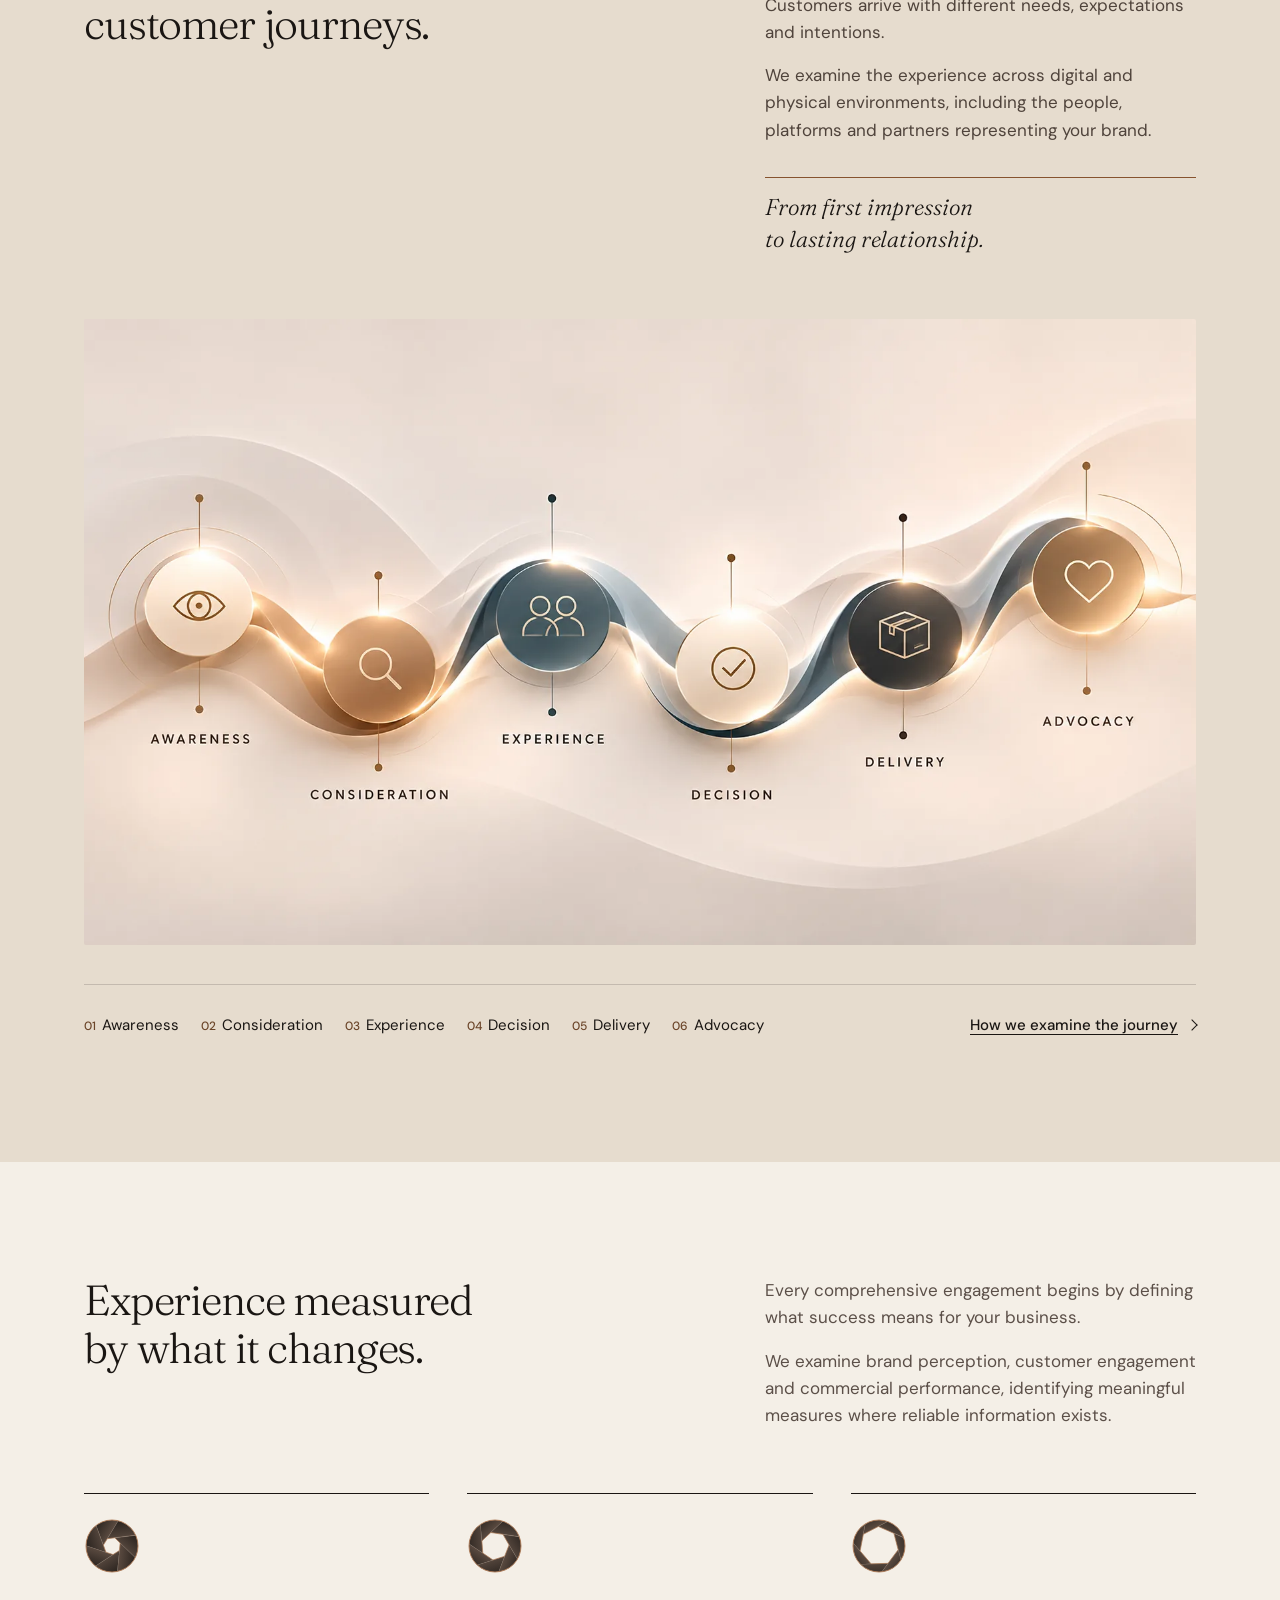
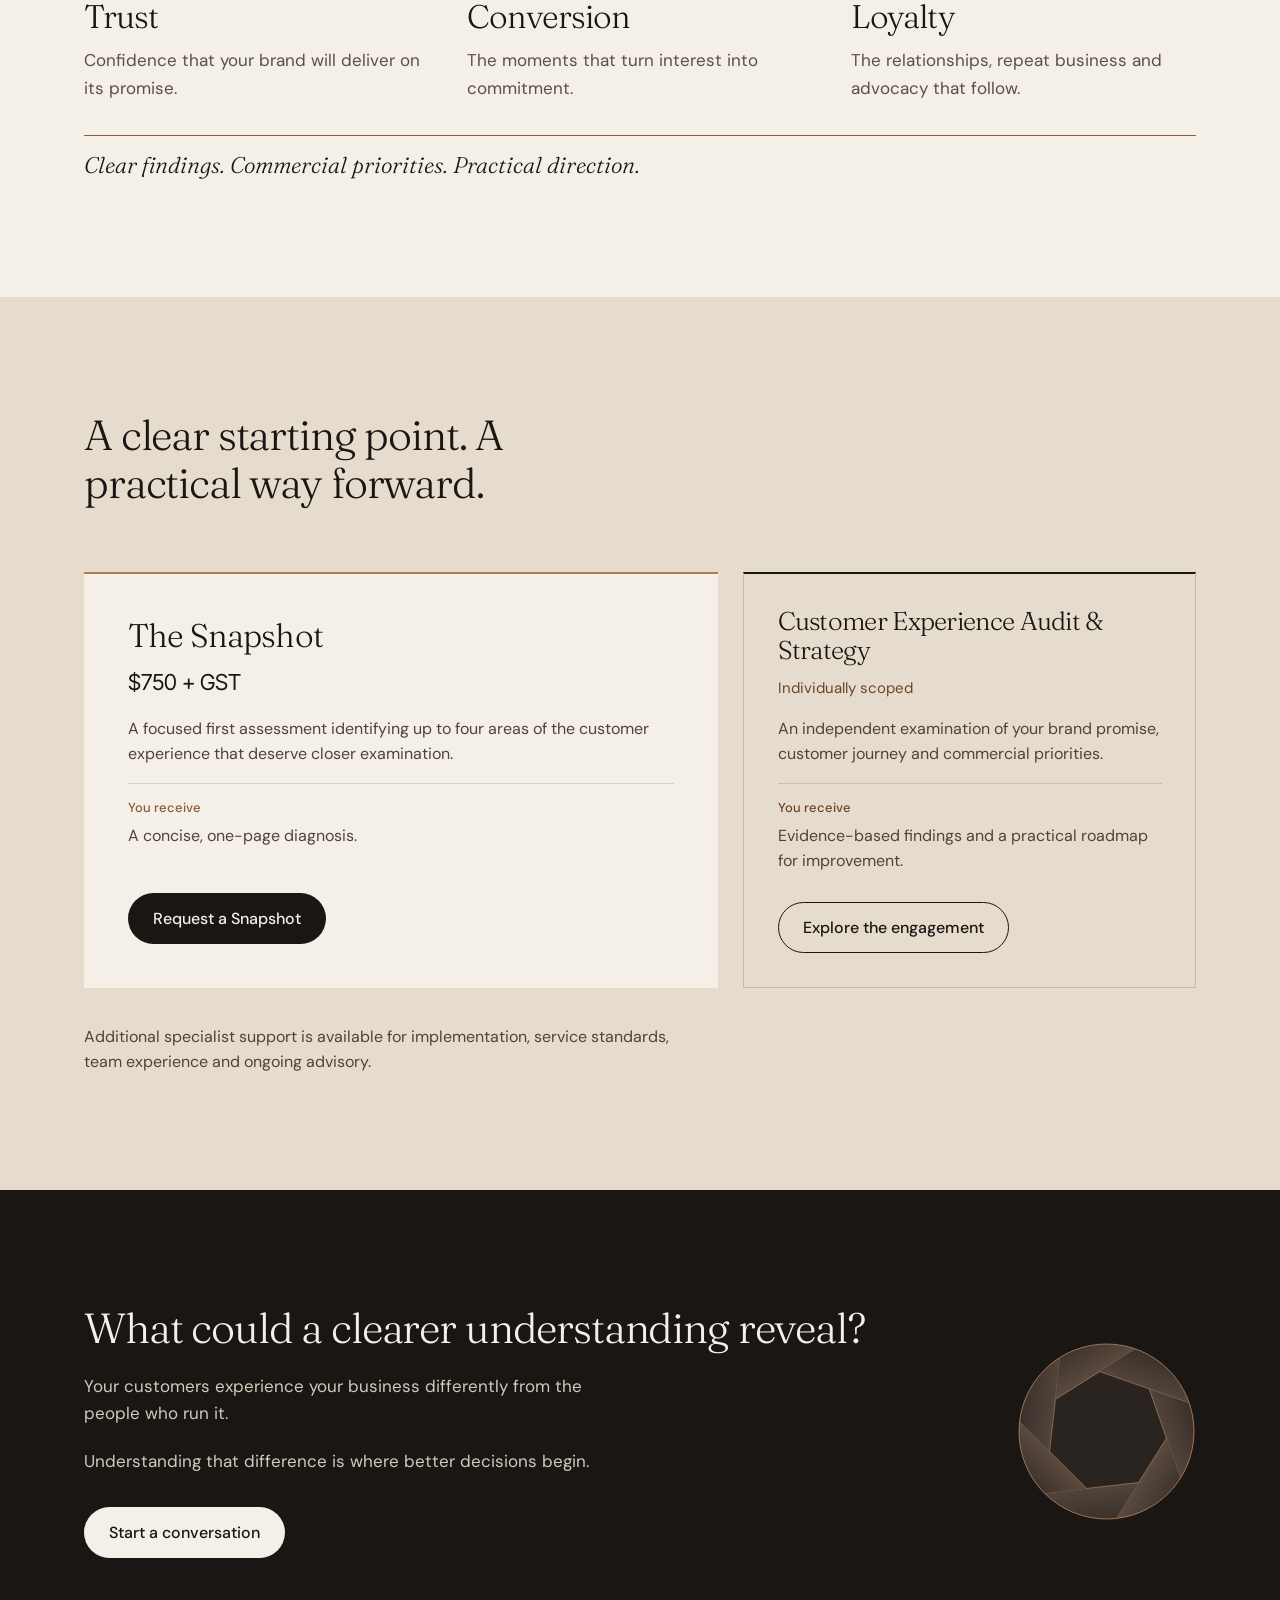
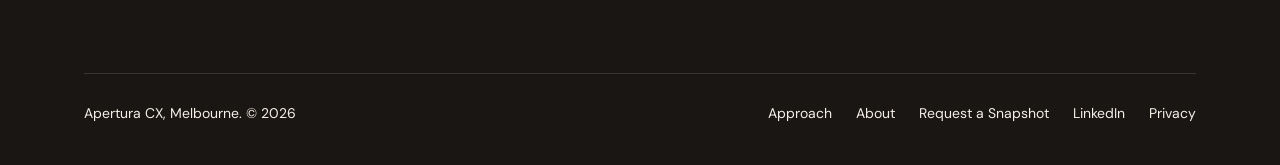
==== commit c290c150: "Preview, versioned assets Co-Authored-By: Claude Opus 5.5 <noreply@anthropic.com> Claude-Session: ht" ====
--- a/preview/index.html
+++ b/preview/index.html
@@ -18,7 +18,7 @@
 <link rel="preload" href="fonts/inter-tight-latin-300-normal.woff2" as="font" type="font/woff2" crossorigin>
 <link rel="preload" href="fonts/dm-sans-latin-400-normal.woff2" as="font" type="font/woff2" crossorigin>
 <link rel="preload" href="fonts/fraunces-latin-300-normal.woff2" as="font" type="font/woff2" crossorigin>
-<link rel="stylesheet" href="site.css">
+<link rel="stylesheet" href="site.css?v=20261104-1455">
 <script>
   /* Only play the landing sequence when motion is welcome; without script the page simply shows in focus. */
   if (!matchMedia('(prefers-reduced-motion: reduce)').matches) document.documentElement.classList.add('hx-intro');
@@ -207,7 +207,7 @@
   addEventListener('scroll', set, { passive: true }); set();
 })();
 </script>
-<script src="site.js"></script>
+<script src="site.js?v=20261104-1455"></script>
 <script>
 (() => {
   const reduce = matchMedia('(prefers-reduced-motion: reduce)').matches;
--- a/preview/site.css
+++ b/preview/site.css
@@ -951,3 +951,10 @@
 :is(.hx-h1,.hx-h2,.page-intro h1,.sec-head h2,.sec-title,.invite h2,.fee-big,.tags3 h3,.hx-measures h3,.offer h3,.hx-service h3,.people-grid h3){font-family:var(--serif)!important;font-weight:300!important;letter-spacing:-.025em!important;line-height:1.04!important;font-size-adjust:.44}
 .breakout{font-family:var(--serif)!important;font-style:italic;font-weight:300!important;letter-spacing:0;font-size-adjust:.44}
 .hx-services-two .hx-service:not(.hx-service-lead) .hx-price-quiet{color:#6B4529}
+/* Journey stage labels on phones, two rows of three with aligned numbers */
+@media (max-width:720px){
+  .hx-stage-labels{display:grid;grid-template-columns:repeat(3,auto);justify-content:space-between;column-gap:10px;row-gap:12px;font-size:clamp(12.5px,3.7vw,15px);width:100%}
+  .hx-stage-labels li{display:flex;align-items:baseline;white-space:nowrap}
+  .hx-stage-labels span{width:1.9em;flex:none;margin-right:0}
+}
+@media (max-width:340px){.hx-stage-labels{column-gap:4px;font-size:12.5px}.hx-stage-labels span{width:1.6em}}
